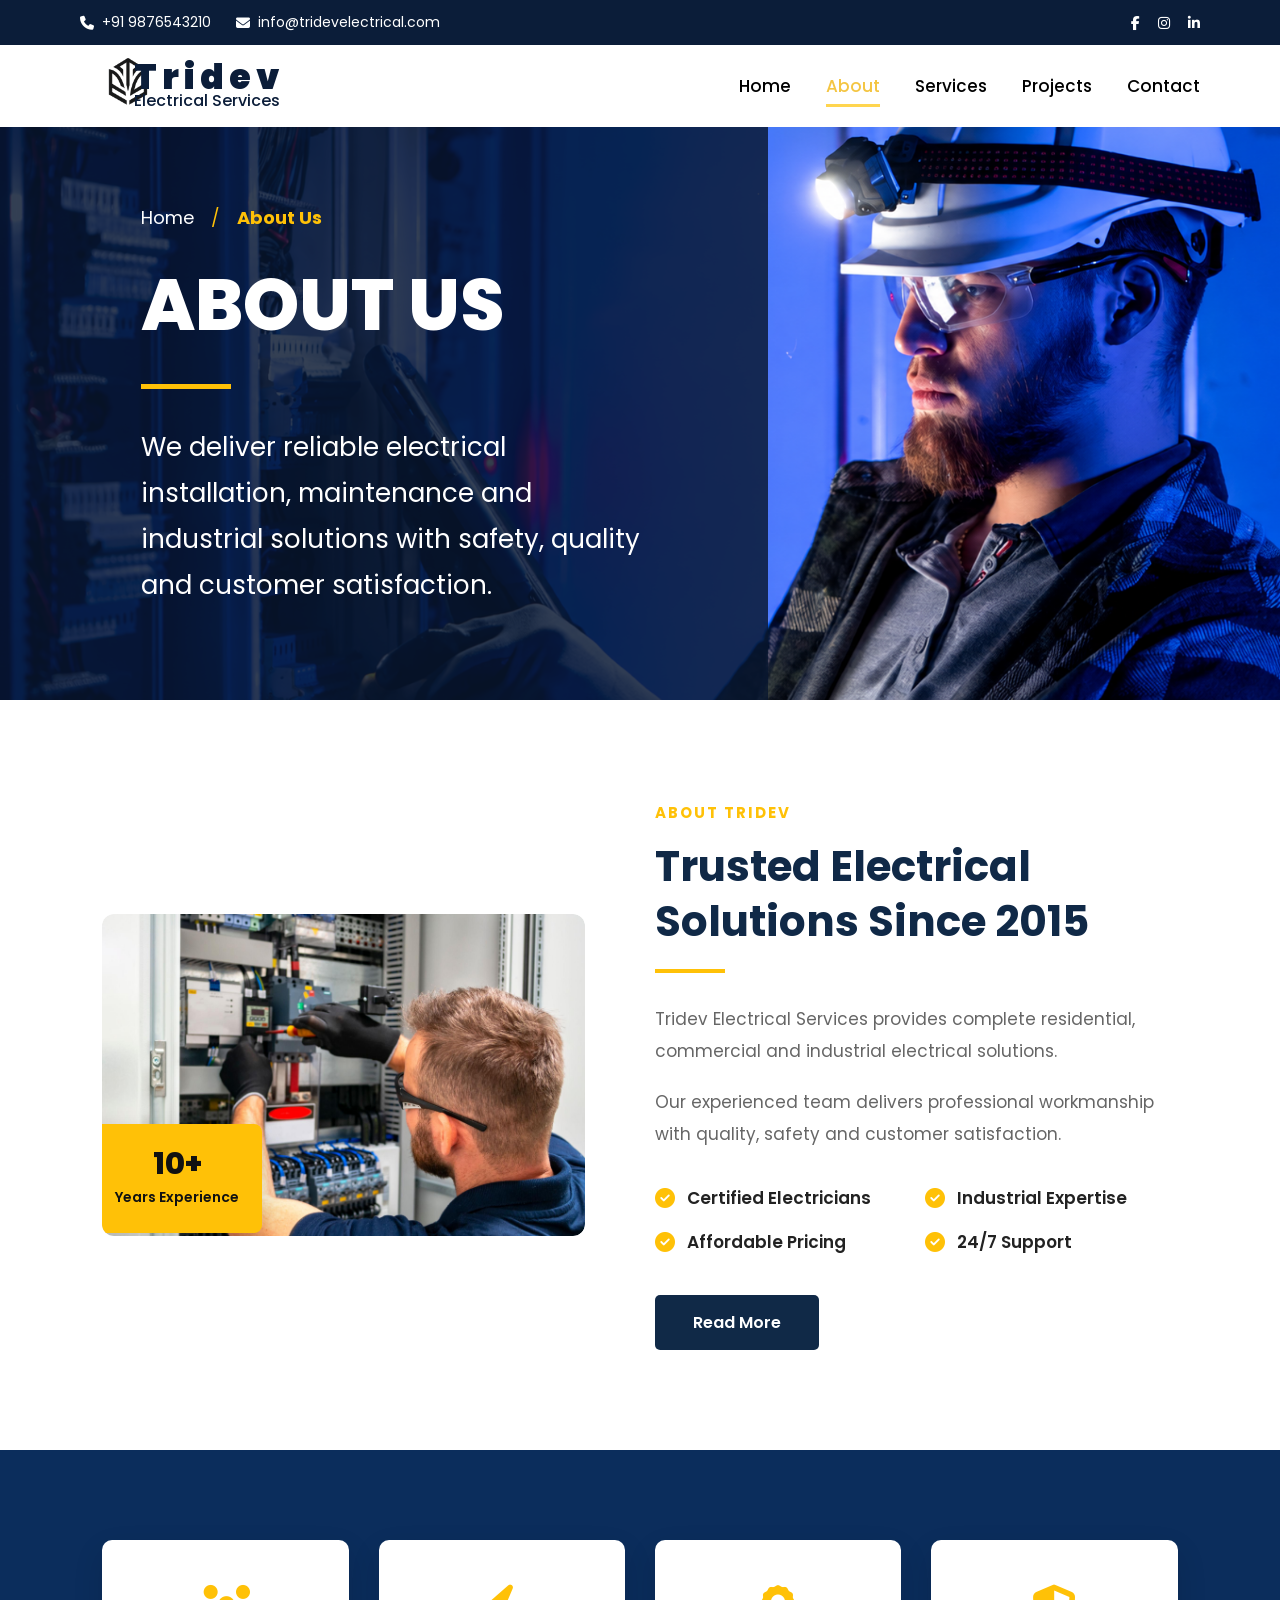
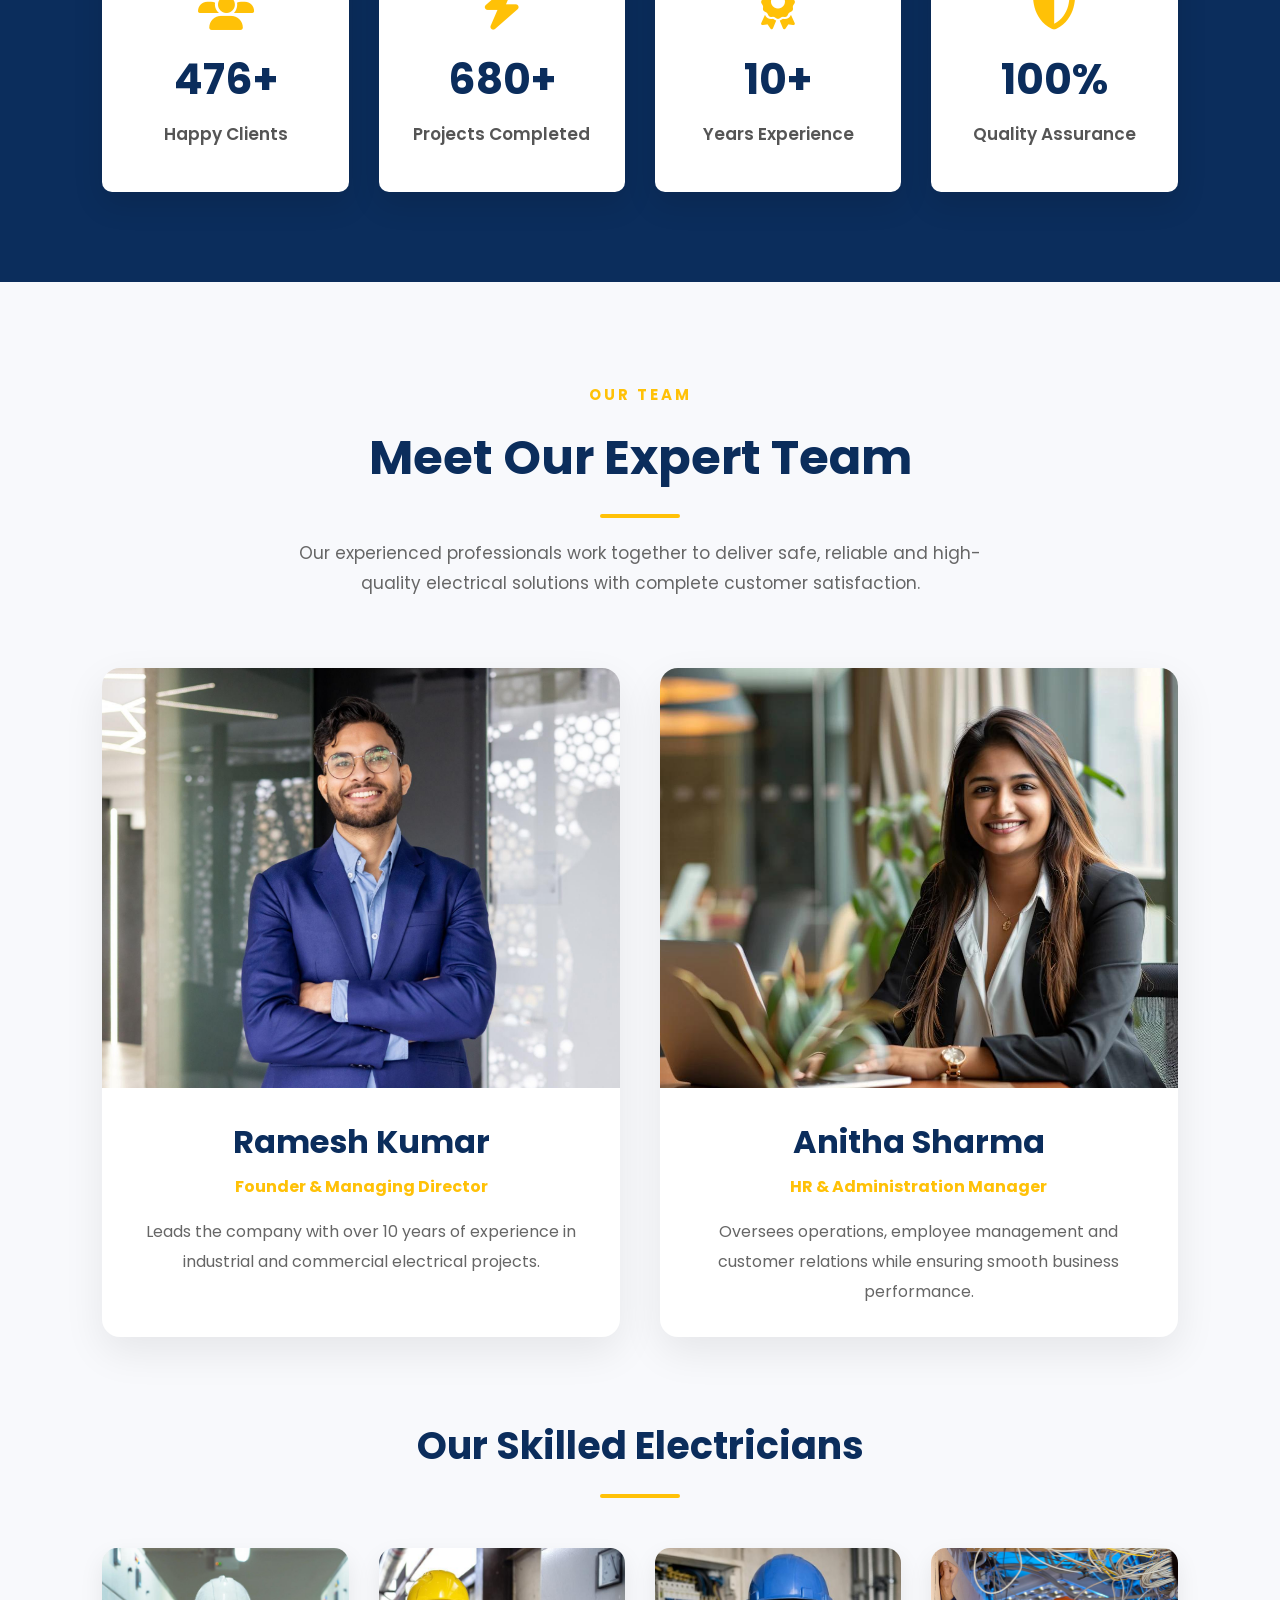
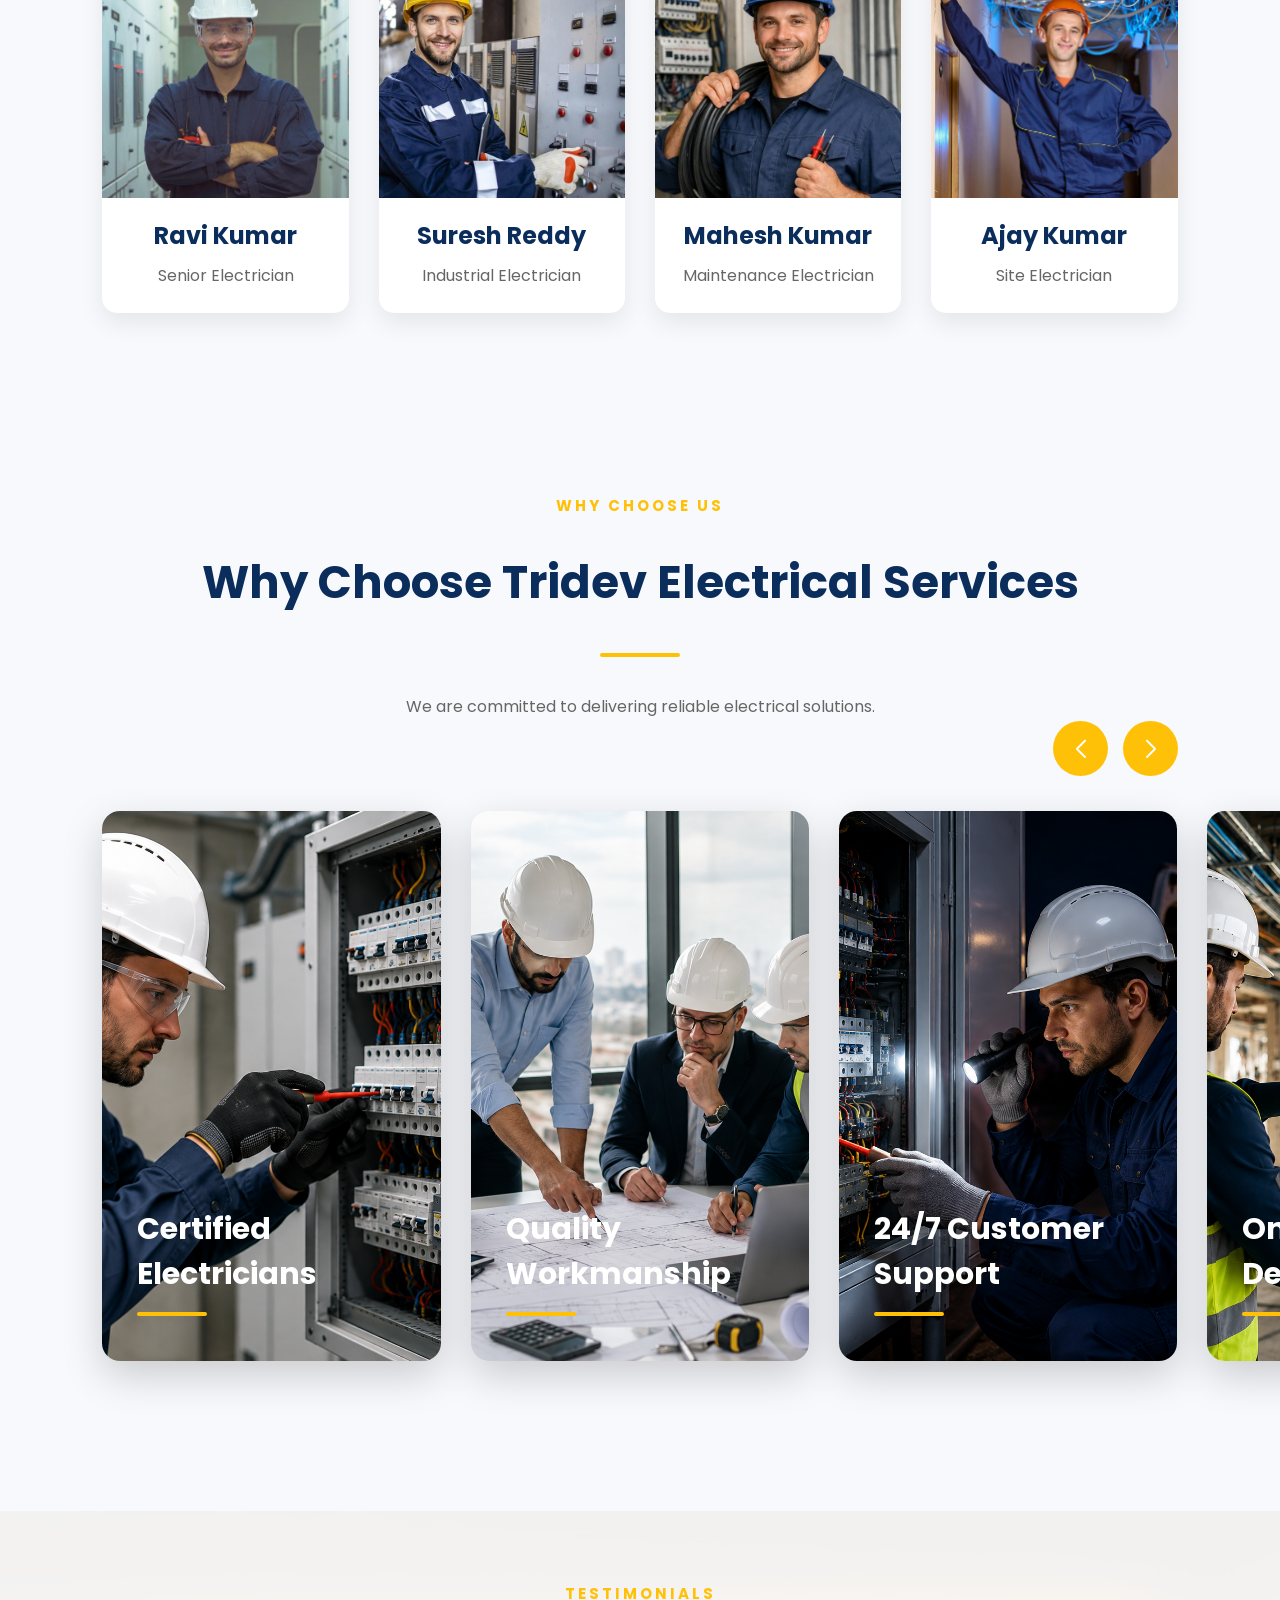
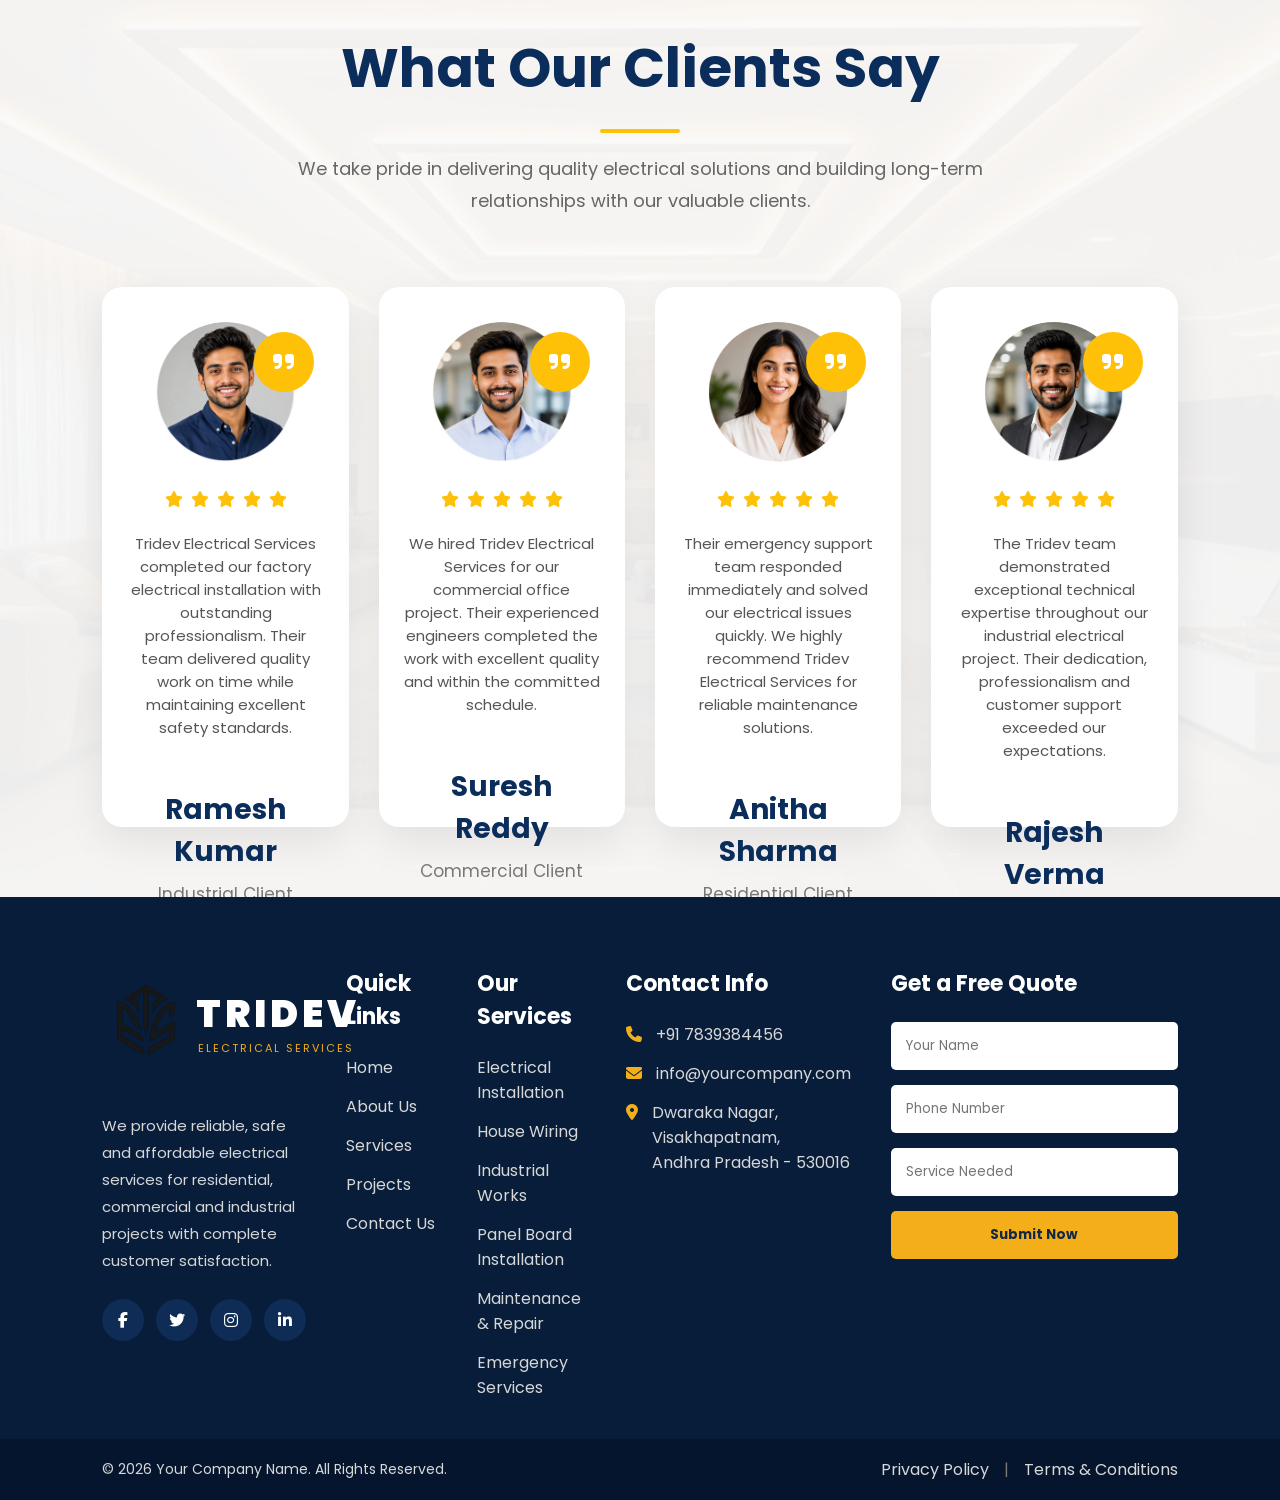
==== htmls/about.html @ 7a902a3b "Initial website deployment" ====
<!DOCTYPE html>
<html lang="en">

<head>

    <meta charset="UTF-8">

    <meta name="viewport" content="width=device-width, initial-scale=1.0">

    <title>About Us | Tridev Electrical Services</title>

    <link rel="stylesheet" href="../css/about.css">

    <!-- Font Awesome -->

    <link rel="stylesheet"
    href="https://cdnjs.cloudflare.com/ajax/libs/font-awesome/6.6.0/css/all.min.css">

    
    <link rel="stylesheet" href="https://cdn.jsdelivr.net/npm/swiper@11/swiper-bundle.min.css">
</head>

<body>

<!-- ===========================
          TOP BAR
=========================== -->

 <div class="top-bar">

        <div class="top-left">
            <span><i class="fa-solid fa-phone"></i> +91 9876543210</span>
            <span><i class="fa-solid fa-envelope"></i> info@tridevelectrical.com</span>
        </div>

        <div class="top-right">
            <i class="fab fa-facebook-f"></i>
            <i class="fab fa-instagram"></i>
            <i class="fab fa-linkedin-in"></i>
        </div>

    </div>

<!-- ===========================
            HEADER
=========================== -->

<header>

    <div class="logo">

            <img src="../images/logo.png" alt="Logo">

            <h2>Tridev<br><span class="logo1">Electrical Services</span></h2>

        </div>

    <nav id="mobileNav">

        <ul>

            <li><a href="../index.html">Home</a></li>

            <li><a class="active" href="../htmls/about.html">About</a></li>

            <li><a href="../htmls/services.html">Services</a></li>

            <li><a href="../htmls/project.html">Projects</a></li>

            <li><a href="../htmls/contact.html">Contact</a></li>

        </ul>

    </nav>

    <button class="menu-button" id="menuButton" type="button">

        <span></span>
        <span></span>
        <span></span>

    </button>

</header>

<!-- ===========================
        ABOUT HERO
=========================== -->

<section class="about-hero">

    <img src="../images/about-banner.png" class="hero-bg" alt="About Banner">

    <div class="about-overlay"></div>

    <div class="about-content">

        <p class="breadcrumb">
            <a href="../index.html">Home</a>
            <span>/</span>
            <strong>About Us</strong>
        </p>

        <h1>ABOUT US</h1>

        <div class="line"></div>

        <p>
            We deliver reliable electrical installation,
            maintenance and industrial solutions with
            safety, quality and customer satisfaction.
        </p>

    </div>

</section>
<!-- ===========================
      ABOUT COMPANY
=========================== -->

<section class="about-company">

    <div class="company-container">

        <!-- LEFT IMAGE -->

        <div class="company-image">

            <img src="../images/about-company.jpg"
            alt="Company">

            <div class="experience-box">

                <h2>10+</h2>

                <p>Years Experience</p>

            </div>

        </div>

        <!-- RIGHT CONTENT -->

        <div class="company-content">

            <span>

                ABOUT TRIDEV

            </span>

            <h2>

                Trusted Electrical
                Solutions Since 2015

            </h2>

            <div class="title-line"></div>

            <p>

                Tridev Electrical Services provides
                complete residential, commercial and
                industrial electrical solutions.

            </p>

            <p>

                Our experienced team delivers
                professional workmanship with quality,
                safety and customer satisfaction.

            </p>

            <div class="feature-box">

                <div class="feature">

                    <i class="fa-solid fa-circle-check"></i>

                    Certified Electricians

                </div>

                <div class="feature">

                    <i class="fa-solid fa-circle-check"></i>

                    Industrial Expertise

                </div>

                <div class="feature">

                    <i class="fa-solid fa-circle-check"></i>

                    Affordable Pricing

                </div>

                <div class="feature">

                    <i class="fa-solid fa-circle-check"></i>

                    24/7 Support

                </div>

            </div>

            <a href="#"

            class="about-btn">

                Read More

            </a>

        </div>

    </div>

</section>

<!-- ===========================
        COMPANY STATISTICS
=========================== -->

<section class="company-stats">

    <div class="stats-container">

        <div class="stat-box">

            <i class="fa-solid fa-users"></i>

            <h2 data-target="500">0+</h2>
            <p>Happy Clients</p>

        </div>

        <div class="stat-box">

            <i class="fa-solid fa-bolt"></i>

            <h2 data-target="750">0+</h2>
            <p>Projects Completed</p>

        </div>

        <div class="stat-box">

            <i class="fa-solid fa-award"></i>

            <h2 data-target="10">0+</h2>
            <p>Years Experience</p>

        </div>

        <div class="stat-box">

            <i class="fa-solid fa-shield-halved"></i>

            <h2 data-target="100">0%</h2>
            <p>Quality Assurance</p>

        </div>

    </div>

</section>

<!--==========================================
                OUR TEAM
===========================================-->

<section class="our-team">

    <div class="team-heading">

        <span>OUR TEAM</span>

        <h2>Meet Our Expert Team</h2>

        <div class="heading-line"></div>

        <p>
            Our experienced professionals work together to deliver safe,
            reliable and high-quality electrical solutions with complete
            customer satisfaction.
        </p>

    </div>

    <!-- Top Team -->

    <div class="management-team">

        <!-- Chairman -->

        <div class="team-card manager">

            <img src="../images/team1.jpg" alt="Chairman">

            <div class="team-content">

                <h3>Ramesh Kumar</h3>

                <span>Founder & Managing Director</span>

                <p>
                    Leads the company with over 10 years of experience in
                    industrial and commercial electrical projects.
                </p>

            </div>

        </div>

        <!-- HR -->

        <div class="team-card manager">

            <img src="../images/team2.jpg" alt="HR Manager">

            <div class="team-content">

                <h3>Anitha Sharma</h3>

                <span>HR & Administration Manager</span>

                <p>
                    Oversees operations, employee management and customer
                    relations while ensuring smooth business performance.
                </p>

            </div>

        </div>

    </div>

    <!-- Electrician Heading -->

    <div class="electrician-heading">

        <h2>Our Skilled Electricians</h2>

        <div class="heading-line"></div>

    </div>

    <!-- Electricians -->

    <div class="electrician-team">

        <div class="electrician-card">

            <img src="../images/team3.jpg" alt="Electrician">

            <h3>Ravi Kumar</h3>

            <span>Senior Electrician</span>

        </div>

        <div class="electrician-card">

            <img src="../images/team4.jpg" alt="Electrician">

            <h3>Suresh Reddy</h3>

            <span>Industrial Electrician</span>

        </div>

        <div class="electrician-card">

            <img src="../images/team5.jpg" alt="Electrician">

            <h3>Mahesh Kumar</h3>

            <span>Maintenance Electrician</span>

        </div>

        <div class="electrician-card">

            <img src="../images/team6.jpg" alt="Electrician">

            <h3>Ajay Kumar</h3>

            <span>Site Electrician</span>

        </div>

    </div>

</section>


<!--==========================================
            WHY CHOOSE US
===========================================-->


<section class="why-choose">
<div class="section-title">

    <span>WHY CHOOSE US</span>
 
    <h2>Why Choose Tridev Electrical Services</h2>

            <div class="heading-line"></div>


    <p>
        We are committed to delivering reliable electrical solutions.
    </p>

    <div class="choose-nav">

        <div class="swiper-button-prev"></div>

        <div class="swiper-button-next"></div>

    </div>

</div>

<div class="chooseSwiper">

    <div class="swiper-wrapper">

        <!-- Card 1 -->

        <div class="swiper-slide">

            <div class="choose-card">

                <img src="../images/why1.png" alt="Certified Electricians">

                <div class="choose-overlay">

                    <h3>Certified Electricians</h3>

                    <div class="underline"></div>

                    <p>
                        Our licensed electricians provide professional
                        electrical installation, maintenance and repair
                        services with the highest safety standards.
                    </p>

                </div>

            </div>

        </div>

        <!-- Card 2 -->

        <div class="swiper-slide">

            <div class="choose-card">

                <img src="../images/why2.png" alt="Quality Workmanship">

                <div class="choose-overlay">

                    <h3>Quality Workmanship</h3>

                    <div class="underline"></div>

                    <p>
                        We use premium materials, modern equipment and
                        industry-approved methods to deliver reliable
                        electrical solutions.
                    </p>

                </div>

            </div>

        </div>

        <!-- Card 3 -->

        <div class="swiper-slide">

            <div class="choose-card">

                <img src="../images/why3.png" alt="24/7 Support">

                <div class="choose-overlay">

                    <h3>24/7 Customer Support</h3>

                    <div class="underline"></div>

                    <p>
                        Our support team is always ready to provide
                        quick assistance and dependable electrical
                        services whenever required.
                    </p>

                </div>

            </div>

        </div>

        <!-- Card 4 -->

        <div class="swiper-slide">

            <div class="choose-card">

                <img src="../images/Why4.png" alt="On-Time Delivery">

                <div class="choose-overlay">

                    <h3>On-Time Project Delivery</h3>

                    <div class="underline"></div>

                    <p>
                        We complete every project on schedule while
                        maintaining excellent workmanship and safety
                        standards.
                    </p>

                </div>

            </div>

        </div>

        <!-- Card 5 -->

        <div class="swiper-slide">

            <div class="choose-card">

                <img src="../images/Why5.png" alt="Modern Equipment">

                <div class="choose-overlay">

                    <h3>Modern Equipment</h3>

                    <div class="underline"></div>

                    <p>
                        We use advanced electrical tools and modern
                        technology to ensure efficient and accurate
                        project execution.
                    </p>

                </div>

            </div>

        </div>

        <!-- Card 6 -->

        <div class="swiper-slide">

            <div class="choose-card">

                <img src="../images/Why6.png" alt="Customer Satisfaction">

                <div class="choose-overlay">

                    <h3>Customer Satisfaction</h3>

                    <div class="underline"></div>

                    <p>
                        We build lasting relationships by providing
                        dependable service, transparent communication
                        and quality results.
                    </p>

                </div>

            </div>

        </div>

    </div>


</div>
</section>


<!--==========================================
            TESTIMONIALS
===========================================-->

<section class="testimonials">

    <div class="testimonial-heading">

        <span>TESTIMONIALS</span>

        <h2>What Our Clients Say</h2>

        <div class="heading-line"></div>

        <p>
            We take pride in delivering quality electrical solutions and
            building long-term relationships with our valuable clients.
        </p>

    </div>

    <div class="testimonial-track">

        <!-- Card 1 -->

        <div class="testimonial-card">

            <div class="quote">
                <i class="fa-solid fa-quote-right"></i>
            </div>

            <img src="../images/client1.png" alt="Client">

            <div class="stars">
                <i class="fa-solid fa-star"></i>
                <i class="fa-solid fa-star"></i>
                <i class="fa-solid fa-star"></i>
                <i class="fa-solid fa-star"></i>
                <i class="fa-solid fa-star"></i>
            </div>

            <p>
                Tridev Electrical Services completed our factory electrical
                installation with outstanding professionalism. Their team
                delivered quality work on time while maintaining excellent
                safety standards.
            </p>

            <div class="small-line"></div>

            <h3>Ramesh Kumar</h3>

            <span>Industrial Client</span>

        </div>

        <!-- Card 2 -->

        <div class="testimonial-card">

            <div class="quote">
                <i class="fa-solid fa-quote-right"></i>
            </div>

            <img src="../images/client2.png" alt="Client">

            <div class="stars">
                <i class="fa-solid fa-star"></i>
                <i class="fa-solid fa-star"></i>
                <i class="fa-solid fa-star"></i>
                <i class="fa-solid fa-star"></i>
                <i class="fa-solid fa-star"></i>
            </div>

            <p>
                We hired Tridev Electrical Services for our commercial office
                project. Their experienced engineers completed the work with
                excellent quality and within the committed schedule.
            </p>

            <div class="small-line"></div>

            <h3>Suresh Reddy</h3>

            <span>Commercial Client</span>

        </div>

        <!-- Card 3 -->

        <div class="testimonial-card">

            <div class="quote">
                <i class="fa-solid fa-quote-right"></i>
            </div>

            <img src="../images/client3.png" alt="Client">

            <div class="stars">
                <i class="fa-solid fa-star"></i>
                <i class="fa-solid fa-star"></i>
                <i class="fa-solid fa-star"></i>
                <i class="fa-solid fa-star"></i>
                <i class="fa-solid fa-star"></i>
            </div>

            <p>
                Their emergency support team responded immediately and solved
                our electrical issues quickly. We highly recommend Tridev
                Electrical Services for reliable maintenance solutions.
            </p>

            <div class="small-line"></div>

            <h3>Anitha Sharma</h3>

            <span>Residential Client</span>

        </div>

        <!-- Card 4 -->

        <div class="testimonial-card">

            <div class="quote">
                <i class="fa-solid fa-quote-right"></i>
            </div>

            <img src="../images/client4.png" alt="Client">

            <div class="stars">
                <i class="fa-solid fa-star"></i>
                <i class="fa-solid fa-star"></i>
                <i class="fa-solid fa-star"></i>
                <i class="fa-solid fa-star"></i>
                <i class="fa-solid fa-star"></i>
            </div>

            <p>
                The Tridev team demonstrated exceptional technical expertise
                throughout our industrial electrical project. Their dedication,
                professionalism and customer support exceeded our expectations.
            </p>

            <div class="small-line"></div>

            <h3>Rajesh Verma</h3>

            <span>Factory Manager</span>

        </div>

    </div>

</section>

<!-- =====================================
            MAIN FOOTER
===================================== -->

<footer class="main-footer">

    <div class="footer-container">

        <!-- Company Info -->

        <div class="footer-column">

           <div class="footer-brand">

    <img src="../images/logo.png" alt="TRIDEVI Logo">

    <div class="brand-text">

        <h2>TRIDEV</h2>

        <p>Electrical Services</p>

    </div>

</div>

            <p>
                We provide reliable, safe and affordable electrical
                services for residential, commercial and industrial
                projects with complete customer satisfaction.
            </p>

            <div class="footer-social">

                <a href="#"><i class="fa-brands fa-facebook-f"></i></a>

                <a href="#"><i class="fa-brands fa-twitter"></i></a>

                <a href="#"><i class="fa-brands fa-instagram"></i></a>

                <a href="#"><i class="fa-brands fa-linkedin-in"></i></a>

            </div>

        </div>


        <!-- Quick Links -->

        <div class="footer-column">

            <h3>Quick Links</h3>

            <ul>

                <li><a href="../index.html">Home</a></li>

                <li><a href="../htmls/about.html">About Us</a></li>

                <li><a href="../htmls/services.html">Services</a></li>

                <li><a href="../htmls/project.html">Projects</a></li>

                <li><a href="../htmls/contact.html">Contact Us</a></li>

            </ul>

        </div>


        <!-- Services -->

        <div class="footer-column">

            <h3>Our Services</h3>

            <ul>

                <li><a href="../htmls/services.html">Electrical Installation</a></li>

                <li><a href="../htmls/services.html">House Wiring</a></li>

                <li><a href="../htmls/services.html">Industrial Works</a></li>

                <li><a href="../htmls/services.html">Panel Board Installation</a></li>

                <li><a href="../htmls/services.html">Maintenance & Repair</a></li>

                <li><a href="../htmls/services.html">Emergency Services</a></li>

            </ul>

        </div>


        <!-- Contact -->

        <div class="footer-column">

            <h3>Contact Info</h3>

            <ul class="contact-list">

                <li>

                    <i class="fa-solid fa-phone"></i>

                    +91 7839384456

                </li>

                <li>

                    <i class="fa-solid fa-envelope"></i>

                    info@yourcompany.com

                </li>

                <li>

                    <i class="fa-solid fa-location-dot"></i>

                    Dwaraka Nagar,<br>

                    Visakhapatnam,<br>

                    Andhra Pradesh - 530016

                </li>

            </ul>

        </div>


        <!-- Quote Form -->

        <div class="footer-column">

            <h3>Get a Free Quote</h3>

            <form class="footer-form">

                <input
                type="text"
                placeholder="Your Name">

                <input
                type="tel"
                placeholder="Phone Number">

                <input
                type="text"
                placeholder="Service Needed">

                <button>

                    Submit Now

                </button>

            </form>

        </div>

    </div>

</footer>

<!-- ==========================
        FOOTER BOTTOM
========================== -->

<section class="footer-bottom">

    <div class="footer-bottom-container">

        <div class="copyright">

            © 2026 Your Company Name. All Rights Reserved.

        </div>

        <div class="footer-policy">

            <a href="#">Privacy Policy</a>

            <span>|</span>

            <a href="#">Terms & Conditions</a>

        </div>

    </div>

</section>


<script src="https://cdn.jsdelivr.net/npm/swiper@11/swiper-bundle.min.js"></script>
<script src="../js/about.js"></script>

</body>
</html>
---- css/about.css ----
/*==========================================
        GOOGLE FONT
==========================================*/

@import url('https://fonts.googleapis.com/css2?family=Poppins:wght@300;400;500;600;700;800&display=swap');

*{
    margin:0;
    padding:0;
    box-sizing:border-box;
    font-family:'Poppins',sans-serif;
}

html{
    scroll-behavior:smooth;
}

body{
    background:#fff;
    overflow-x:hidden;
}



img{
    max-width:100%;
    display:block;
}

a{
    text-decoration:none;
}

ul{
    list-style:none;
}

:root{

    --primary:#0B2D5C;
    --secondary:#FFC107;
    --white:#ffffff;
    --text:#555;
    --heading:#102947;

}


/* ===========================
   TOP BAR
=========================== */


.top-bar{

    position:fixed;

    top:0;

    left:0;

    width:100%;

    height:45px;

    background:#0b1d39;

    color:#fff;

    display:flex;

    justify-content:space-between;

    align-items:center;

    padding:0 80px;

    font-size:14px;

    z-index:1001;

}



.top-left{

    display:flex;

    gap:25px;

}

.top-left span{

    display:flex;

    align-items:center;

    gap:8px;

}

.top-right{

    display:flex;

    gap:18px;

}

.top-right i{

    cursor:pointer;

    transition:.3s;

}

.top-right i:hover{

    color:#f4c542;

}

/* ===========================
   NAVBAR
=========================== */

header{

    position:absolute;

    top:45px;

    left:0;

    width:100%;

    padding:1px 80px;

    display:flex;

    justify-content:space-between;

    align-items:center;

    background:white;

    z-index:100;

    transition:.4s;

}




 .logo{

    display:flex;

    align-items:center;

    gap:15px;

}

.logo img{
    position: relative;
    left: 10%;

    width:80px;

}

.logo h2{
    position: absolute;
    left: 10.5%;
    top:6%;

    color:#0b1d39;

    font-size:35px;

    font-weight:1000;
    letter-spacing: 5px;
}

.logo1{
    position:absolute;
    bottom: -10px;
    color:#0b1d39;

    font-size:16px;

    font-weight:500;
    letter-spacing: 0;

} 


nav ul{

    display:flex;

    list-style:none;

    gap:35px;

}

nav ul li a{

    color:black;

    text-decoration:none;

    font-size:17px;

    font-weight:500;

    transition:.3s;

}

nav ul li a:hover{

color:#f4c542;


}

nav ul li a.active {

    color: #f4c542;

}


nav ul li a.active::after {

    content: "";

    position: absolute;

    left: 0;

    bottom: -8px;

    width: 100%;

    height: 3px;

    background: #FFD54F;

}


/* ===========================
   STICKY NAVBAR
=========================== */

header.sticky{

    position:fixed;

    top:0;

    left:0;

    width:100%;

    padding:1px 80px;

    background:white;

    box-shadow:0 8px 20px rgba(0,0,0,.15);

    z-index:1000;

    transition:.4s;

}

/* ===========================
   LOGO HOVER
=========================== */

.logo img{

    transition:.4s;

}

.logo img:hover{

    transform:rotate(-5deg) scale(1.08);

}

/* ===========================
   NAV LINK EFFECT
=========================== */

nav ul li{

    position:relative;

}

nav ul li::after{

    content:"";

    position:absolute;

    left:0;

    bottom:-8px;

    width:0;

    height:3px;

    background:#FFD54F;

    transition:.4s;

}

nav ul li:hover::after{

    width:100%;

}

nav {
    margin-left: auto;
}

.menu-button {
    display: none;
}


/* ==========================
   ABOUT HERO
========================== */

.about-hero{
    position:relative;
    width:100%;
    height:700px;
    overflow:hidden;
}

.hero-bg{
    width:100%;
    height:100%;
    object-fit:cover;
}

/* Dark overlay only on left side */
.about-overlay{
    position:absolute;
    left:0;
    top:0;
    width:60%;
    height:100%;
    background:rgba(8,22,47,.82);
}

/* Content */
.about-content{
    position:absolute;
    top:58%;
    left:11%;
    transform:translateY(-50%);
    color:#fff;
    width:500px;
    z-index:5;
}

.breadcrumb{
    font-size:18px;
    margin-bottom:20px;
}

.breadcrumb a{
    color:#fff;
    text-decoration:none;

}

.breadcrumb span{
    color:#FFC107;
    margin:0 12px;
}

.breadcrumb strong{
    color:#FFC107;

    animation: fadeRight 2s ease;
}

.about-content h1{
    font-size:72px;
    font-weight:800;
    margin-bottom:25px;

    animation: fadeLeft 2s ease;
}

.line{
    width:90px;
    height:5px;
    background:#FFC107;
    margin-bottom:35px;

    animation: fadeLeft 7s ease;
}

.about-content p:last-child{
    font-size:26px;
    line-height:46px;
    color:#fff;

    animation: fadeRight 2s ease;
}




/*---part2--*/

/*==========================================
        ABOUT COMPANY
==========================================*/

.about-company{

    width:100%;
    padding:100px 8%;
    background:#ffffff;

}

.company-container{

    max-width:1400px;
    margin:auto;

    display:flex;
    justify-content:space-between;
    align-items:center;
    gap:70px;

}


/*==========================================
            LEFT IMAGE
==========================================*/

.company-image{

    width:48%;
    position:relative;

}

.company-image img{

    width:100%;
    border-radius:12px;
    box-shadow:0 15px 40px rgba(0,0,0,.12);

}


/*==========================================
        EXPERIENCE BOX
==========================================*/

.experience-box{

    position:absolute;

    bottom:3px;
    left:-10px;


    width:170px;

    background:#FFC107;

    color:#111;

    padding:25px 20px;

    text-align:center;

    border-radius:8px;

    box-shadow:0 10px 25px rgba(0,0,0,.15);

}

.experience-box h2{

    font-size:30px;
    font-weight:800;
    line-height:1;

}

.experience-box p{

    margin-top:8px;
    font-size:14px;
    font-weight:600;

}


/*==========================================
            RIGHT CONTENT
==========================================*/

.company-content{

    width:52%;

}

.company-content span{

    color:#FFC107;

    font-size:15px;

    font-weight:700;

    letter-spacing:2px;

}

.company-content h2{

    margin-top:15px;
    margin-bottom:20px;

    font-size:42px;

    line-height:1.3;

    color:#102947;

}

.title-line{

    width:70px;
    height:4px;

    background:#FFC107;

    margin-bottom:30px;

}

.company-content p{

    color:#666;

    font-size:17px;

    line-height:1.9;

    margin-bottom:18px;

}


/*==========================================
        FEATURE BOX
==========================================*/

.feature-box{

    margin-top:35px;

    display:grid;

    grid-template-columns:repeat(2,1fr);

    gap:18px;

}

.feature{

    display:flex;

    align-items:center;

    font-size:17px;

    font-weight:600;

    color:#222;

}

.feature i{

    color:#FFC107;

    margin-right:12px;

    font-size:20px;

}


/*==========================================
            BUTTON
==========================================*/

.about-btn{

    display:inline-block;

    margin-top:40px;

    padding:15px 38px;

    background:#102947;

    color:#fff;

    border-radius:5px;

    font-size:16px;

    font-weight:600;

    transition:.35s;

}

.about-btn:hover{

    background:#FFC107;

    color:#111;

    transform:translateY(-4px);

}


/*==========================================
        IMAGE HOVER
==========================================*/

.company-image{

    overflow:hidden;

    border-radius:12px;

}

.company-image img{

    transition:.6s;

}

.company-image:hover img{

    transform:scale(1.06);

}




/*==========================================
        RESPONSIVE
==========================================*/

@media(max-width:991px){

.company-container{

    flex-direction:column;

}

.company-image{

    width:100%;

}

.company-content{

    width:100%;

    margin-top:40px;

}

.experience-box{

    left:20px;

}

.company-content h2{

    font-size:34px;

}

}

@media(max-width:768px){

.about-company{

    padding:70px 20px;

}

.company-content h2{

    font-size:30px;

}

.feature-box{

    grid-template-columns:1fr;

}

.experience-box{

    width:150px;

    padding:20px;

}

.experience-box h2{

    font-size:40px;

}

}



/*part3*/

/*==========================================
        COMPANY STATISTICS
==========================================*/

.company-stats{

    width:100%;
    padding:90px 8%;
    background:#0B2D5C;

}

.stats-container{

    max-width:1300px;
    margin:auto;

    display:grid;

    grid-template-columns:repeat(4,1fr);

    gap:30px;

}

.stat-box{

    background:#ffffff;

    text-align:center;

    padding:45px 25px;

    border-radius:10px;

    transition:.4s;

    box-shadow:0 12px 30px rgba(0,0,0,.12);

}

.stat-box:hover{

    transform:translateY(-10px);

}

.stat-box i{

    font-size:45px;

    color:#FFC107;

    margin-bottom:18px;

}

.stat-box h2{

    font-size:42px;

    color:#0B2D5C;

    margin-bottom:10px;

}

.stat-box p{

    color:#555;

    font-size:17px;

    font-weight:600;

}

/*==========================================
            OUR TEAM
==========================================*/

.our-team{

    width:100%;
    padding:100px 8%;
    background:#f8f9fc;

}

.team-heading{

    text-align:center;
    margin-bottom:70px;

}

.team-heading span{

    color:#FFC107;
    font-size:15px;
    font-weight:700;
    letter-spacing:3px;

}

.team-heading h2{

    font-size:48px;
    color:#0B2D5C;
    margin:15px 0;

}

.team-heading p{

    width:700px;
    max-width:95%;
    margin:auto;
    color:#666;
    line-height:30px;
    font-size:17px;

}

/*==========================================
        TOP MANAGEMENT
==========================================*/

.management-team{

    display:grid;
    grid-template-columns:repeat(2,1fr);
    gap:40px;
    margin-bottom:80px;

}

.team-card{

    background:#fff;
    border-radius:18px;
    overflow:hidden;
    box-shadow:0 15px 40px rgba(0,0,0,.08);
    transition:.4s;

}

.team-card:hover{

    transform:translateY(-10px);

}

.team-card img{

    width:100%;
    height:420px;
    object-fit:cover;

}

.team-content{

    padding:30px;
    text-align:center;

}

.team-content h3{

    font-size:32px;
    color:#0B2D5C;
    margin-bottom:8px;

}

.team-content span{

    color:#FFC107;
    font-weight:700;
    display:block;
    margin-bottom:18px;

}

.team-content p{

    color:#666;
    line-height:30px;

}

/*==========================================
        ELECTRICIAN TITLE
==========================================*/

.electrician-heading{

    text-align:center;
    margin-bottom:50px;

}

.electrician-heading h2{

    color:#0B2D5C;
    font-size:38px;
    margin-bottom:15px;

}

/*==========================================
        ELECTRICIANS
==========================================*/

.electrician-team{

    display:grid;
    grid-template-columns:repeat(4,1fr);
    gap:30px;

}

.electrician-card{

    background:#fff;
    border-radius:15px;
    overflow:hidden;
    box-shadow:0 10px 25px rgba(0,0,0,.08);
    transition:.4s;
    text-align:center;

}

.electrician-card:hover{

    transform:translateY(-8px);

}

.electrician-card img{

    width:100%;
    height:250px;
    object-fit:cover;

}

.electrician-card h3{

    color:#0B2D5C;
    margin-top:20px;
    font-size:24px;

}

.electrician-card span{

    display:block;
    color:#666;
    margin:10px 0 25px;
    font-size:16px;

}

/*==========================================
            RESPONSIVE
==========================================*/

@media(max-width:992px){

.management-team{

    grid-template-columns:1fr;

}

.electrician-team{

    grid-template-columns:repeat(2,1fr);

}

}

@media(max-width:768px){

.our-team{

    padding:70px 20px;

}

.team-heading h2{

    font-size:36px;

}

.team-card img{

    height:320px;

}

.electrician-heading h2{

    font-size:30px;

}

.electrician-team{

    grid-template-columns:1fr;

}

.electrician-card img{

    height:300px;

}

}


/*part4*/


/*==========================================
        WHY CHOOSE US
==========================================*/

.why-choose{

    width:100%;
    padding:80px 8%;
    background:#f8f9fc;

}

.section-title{

    position:relative;

    text-align:center;

    margin-bottom:0px;

}

.section-title span{

    color:#FFC107;
    font-size:15px;
    font-weight:700;
    letter-spacing:3px;

}

.section-title h2{

    font-size:45px;
    color:#0B2D5C;
    margin:15px 0;
    line-height: 100px;
}

.section-title p{

    width:700px;
    max-width:95%;
    margin:auto;
    color:#666;
    line-height:60px;
    padding-bottom: 5%;

}

.heading-line1{

    width:80px;

    height:4px;

    background:#FFC107;

    margin:20px auto;

    border-radius:20px;

}

/*=========================
      SWIPER
==========================*/

.chooseSwiper{

    width:100%;
    padding:20px 0 70px;

}

.chooseSwiper .swiper-slide{

    height:auto;
}

/*=========================
      CARD
==========================*/

.choose-card{

    position:relative;
    height:550px;
    overflow:hidden;
    border-radius:18px;
    box-shadow:0 15px 40px rgba(0,0,0,.18);

}

.choose-card img{

    width:100%;
    height:100%;
    object-fit:cover;
    transition:.6s;

}

.choose-card:hover img{

    transform:scale(1.08);

}

/*=========================
      OVERLAY
==========================*/


.choose-nav{

    position:absolute;

    bottom:15px;

    right:0;


    display:flex;

    gap:15px;

}

.choose-overlay{

    position:absolute;

    bottom:0;

    left:0;

    width:100%;

    padding:25px 35px;

    transition:.5s;

}

.choose-overlay h3{

    color:#fff;
    font-size:30px;
    margin-bottom:15px;

}

.underline{

    width:70px;
    height:4px;
    background:#FFC107;
    border-radius:20px;
    margin-bottom:20px;

}

.choose-overlay p{

    color: #ffffff;

    max-height:0;

    opacity:0;

    overflow:hidden;

    transform:translateY(20px);

    transition:.5s;

}

/*=========================
      ARROWS
==========================*/

.choose-nav .swiper-button-next,
.choose-nav .swiper-button-prev{

    position:static;

    width:55px;

    height:55px;

    background:#FFC107;

    border-radius:50%;

    color:#fff;

    margin:0;

}

.choose-nav .swiper-button-next::after,
.choose-nav .swiper-button-prev::after{

    font-size:18px;

    font-weight:bold;

}

.choose-card:hover .choose-overlay{

    padding-bottom:40px;

}

.choose-card:hover .choose-overlay p{

    max-height:200px;

    opacity:1;

    transform:translateY(0);

}

.choose-card:hover img{

    transform:scale(1.08);

    filter:blur(3px);

}
.choose-card img{

    transition:.6s;

}

/*=========================
      RESPONSIVE
==========================*/

@media(max-width:1024px){

.choose-card{

    height:500px;

}

}

@media(max-width:768px){

.why-choose{

    padding:70px 20px;

}

.section-title h2{

    font-size:34px;

}

.section-title p{

    font-size:16px;

}

.choose-card{

    height:450px;

}

.choose-overlay{

    padding:25px;

}

.choose-overlay h3{

    font-size:24px;

}

.choose-overlay p{

    font-size:15px;
    line-height:26px;

}

.chooseSwiper .swiper-button-next,
.chooseSwiper .swiper-button-prev{

    display:none;

}

}


/*==========================================
            TESTIMONIALS
==========================================*/

.testimonials{

    width:100%;
    padding:70px 8%;
    background:#fafafa;
    position:relative;
    overflow:hidden;

}

.testimonials::before{

    content:"";

    position:absolute;

    inset:0;

    background:url("../images/pattern.jpg") center/cover no-repeat;

    opacity:.05;

}

.testimonial-heading{

    text-align:center;

    position:relative;

    z-index:1;

    margin-bottom:70px;

}

.testimonial-heading span{

    color:#FFC107;

    font-size:15px;

    font-weight:700;

    letter-spacing:3px;

}

.testimonial-heading h2{

    font-size:55px;

    color:#0B2D5C;

    margin:20px 0;

    font-weight:700;

}

.heading-line{

    width:80px;

    height:4px;

    background:#FFC107;

    margin:20px auto;

    border-radius:20px;

}

.testimonial-heading p{

    width:700px;

    max-width:95%;

    margin:auto;

    color:#666;

    font-size:18px;

    line-height:32px;

}

/*============================
      CARDS
=============================*/

.testimonial-track{

    display:grid;

    grid-template-columns:repeat(4,1fr);

    gap:30px;

}

.testimonial-card{

    position:relative;

    background:#fff;

    border-radius:20px;

    padding:35px 25px;

    text-align:center;

    box-shadow:0 15px 40px rgba(0,0,0,.08);

    transition:.4s;

    display:flex;

    flex-direction:column;

    align-items:center;

    height:540px;

}

.testimonial-card:hover{

    transform:translateY(-10px);

    box-shadow:0 25px 55px rgba(0,0,0,.15);

}

.testimonial-card img{

    width:140px;

    height:140px;

    border-radius:50%;

    object-fit:cover;

    margin-bottom:25px;

    transition:.4s;

}

.testimonial-card:hover img{

    transform:scale(1.05);

}

/*============================
      QUOTE
=============================*/

.quote{

    position:absolute;

    top:45px;

    right:35px;

    width:60px;

    height:60px;

    background:#FFC107;

    color:#fff;

    border-radius:50%;

    display:flex;

    justify-content:center;

    align-items:center;

    font-size:24px;

    transition:.4s;

}

.testimonial-card:hover .quote{

    transform:rotate(360deg);

}

/*============================
      STARS
=============================*/

.stars{

    color:#FFC107;

    margin-bottom:20px;

}

.stars i{

    margin:0 2px;

}

/*============================
      TEXT
=============================*/

.testimonial-card p{

    color:#555;

    font-size:15px;

    line-height:23px;

    flex:1;

}

.small-line{

    width:55px;

    height:3px;

    background:#FFC107;

    margin:25px auto;

}

.testimonial-card h3{

    color:#0B2D5C;

    font-size:28px;

    margin-bottom:8px;

}

.testimonial-card span{

    color:#777;

    font-size:17px;

}

/*============================
      RESPONSIVE
=============================*/

@media(max-width:1200px){

.testimonial-track{

    grid-template-columns:repeat(2,1fr);

}

}

@media(max-width:768px){

.testimonials{

    padding:70px 20px;

}

.testimonial-heading h2{

    font-size:38px;

}

.testimonial-track{

    grid-template-columns:1fr;

}

.testimonial-card{

    height:auto;

}

}

@media(max-width:480px){

.testimonial-heading h2{

    font-size:30px;

}

.testimonial-card{

    padding:30px 20px;

}

.testimonial-card img{

    width:120px;

    height:120px;

}

.quote{

    width:50px;

    height:50px;

    font-size:20px;

    right:20px;

    top:30px;

}

}


.main-footer{

    background:#071d3a;

    padding:70px 8% 25px;

    color:white;

}

.footer-container{

    display:grid;

    grid-template-columns:
    1.4fr
    1fr
    1.2fr
    1.3fr
    1.2fr;

    gap:40px;

}



.footer-column p{

    color:#d7d7d7;

    line-height:1.8;

    font-size:15px;

}

.footer-column h3{

    margin-bottom:22px;

    font-size:22px;

}

.footer-column ul{

    list-style:none;

}

.footer-column ul li{

    margin-bottom:14px;

}

.footer-column ul li a{

    color:#d7d7d7;

    text-decoration:none;

    transition:.3s;

}

.footer-column ul li a:hover{

    color:#f4ae19;

    padding-left:6px;

}

/* Social Icons */

.footer-social{

    display:flex;

    gap:12px;

    margin-top:25px;

}

.footer-social a{

    width:42px;

    height:42px;

    background:#0e2c55;

    color:white;

    border-radius:50%;

    display:flex;

    justify-content:center;

    align-items:center;

    transition:.3s;

}

.footer-social a:hover{

    background:#f4ae19;

    color:#102947;

}

/* Contact */

.contact-list li{

    display:flex;

    gap:14px;

    align-items:flex-start;

    color:#d7d7d7;

}

.contact-list i{

    color:#f4ae19;

    margin-top:4px;

}

/* Form */

.footer-form{

    display:flex;

    flex-direction:column;

    gap:15px;

}

.footer-form input{

    height:48px;

    border:none;

    outline:none;

    padding:0 15px;

    border-radius:5px;

}

.footer-form button{

    height:48px;

    border:none;

    background:#f4ae19;

    color:#102947;

    font-weight:700;

    cursor:pointer;

    border-radius:5px;

    transition:.3s;

}

.footer-form button:hover{

    background:white;

}

/*==============================
      FOOTER BRAND
==============================*/

.footer-brand{

    display:flex;

    align-items:center;

    gap:15px;

    margin-bottom:25px;

}

.footer-brand img{
    position: relative;

    right: 8%;

    width:120px;

    height:120px;

    object-fit:contain;

}

.brand-text{

    display:flex;

    flex-direction:column;

    justify-content:center;

}

.brand-text h2{
    position: relative;

    right: 25%;

    margin:0;

    color:#ffffff;

    font-size:38px;

    font-weight:900;

    letter-spacing:4px;

    line-height:1;

    text-transform:uppercase;

}

.brand-text p{
    position: relative;

    right:24%;

    margin:6px 0 0;

    color:#f4ae19;

    font-size:11px;

    font-weight:400;

    letter-spacing:2px;

    text-transform:uppercase;

}


/*====================================
        FOOTER BOTTOM
====================================*/

.footer-bottom{

    width:100%;

    background:#05152d;

    padding:18px 8%;

}

.footer-bottom-container{

    display:flex;

    justify-content:space-between;

    align-items:center;

    flex-wrap:wrap;

    gap:20px;

}

.copyright{

    color:#d8d8d8;

    font-size:14px;

}

.footer-policy{

    display:flex;

    align-items:center;

    gap:15px;

}

.footer-policy a{

    color:#d8d8d8;

    text-decoration:none;

    transition:.3s;

}

.footer-policy a:hover{

    color:#f4ae19;

}

.footer-policy span{

    color:#777;

}






/*part5*/


/* ==========================================
            ANIMATIONS
========================================== */

@keyframes fadeUp{

    0%{

        opacity:0;
        transform:translateY(60px);

    }

    100%{

        opacity:1;
        transform:translateY(0);

    }

}

@keyframes fadeDown{

    0%{

        opacity:0;
        transform:translateY(-60px);

    }

    100%{

        opacity:1;
        transform:translateY(0);

    }

}

@keyframes fadeLeft{

    0%{

        opacity:0;
        transform:translateX(-80px);

    }

    100%{

        opacity:1;
        transform:translateX(0);

    }

}

@keyframes fadeRight{

    0%{

        opacity:0;
        transform:translateX(80px);

    }

    100%{

        opacity:1;
        transform:translateX(0);

    }

}

@keyframes zoomIn{

    0%{

        opacity:0;
        transform:scale(.8);

    }

    100%{

        opacity:1;
        transform:scale(1);

    }

}


/* Hero */

.about-left{

    animation:fadeLeft 1s ease;

}

.about-right{

    animation:fadeRight 1.2s ease;

}

/* About Company */

.company-image{

    animation:fadeLeft 1s ease;

}

.company-content{

    animation:fadeRight 1s ease;

}

/* Statistics */

.stat-box{

    animation:zoomIn 1s ease;

}

/* Mission */

.mv-card{

    animation:fadeUp 1s ease;

}

/* Why Choose */

.why-box{

    animation:fadeUp 1s ease;

}

/* CTA */

.about-cta{

    animation:fadeUp 1s ease;

}



/* =========================================================
   TOP BAR - MOBILE VIEW 300px TO 500px
========================================================= */

@media screen and (min-width: 300px) and (max-width: 500px) {

    .top-bar {
        position: relative !important;

        width: 100% !important;
        max-width: 100% !important;

        height: 38px !important;
        min-height: 38px !important;

        padding: 0 8px !important;

        display: flex !important;
        flex-direction: row !important;

        align-items: center !important;

        box-sizing: border-box !important;

        overflow: hidden !important;
    }


    /* =========================================
       LEFT - PHONE + EMAIL
    ========================================= */

    .top-left {
        width: calc(100% - 75px) !important;

        display: flex !important;
        flex-direction: row !important;

        align-items: center !important;

        justify-content: flex-start !important;

        gap: 7px !important;

        margin: 0 !important;
        padding: 0 !important;

        overflow: hidden !important;

        white-space: nowrap !important;
    }


    .top-left span {
        display: flex !important;

        align-items: center !important;

        gap: 3px !important;

        font-size: 7px !important;

        line-height: 10px !important;

        white-space: nowrap !important;

        flex-shrink: 1 !important;
    }


    .top-left i {
        font-size: 8px !important;

        flex-shrink: 0 !important;
    }


    /* =========================================
       RIGHT - SOCIAL ICONS
    ========================================= */

    .top-right {
        position: absolute !important;

        right: 8px !important;
        top: 0 !important;

        width: 65px !important;
        height: 38px !important;

        display: flex !important;

        flex-direction: row !important;

        align-items: center !important;

        justify-content: flex-end !important;

        gap: 9px !important;

        margin: 0 !important;
        padding: 0 !important;

        box-sizing: border-box !important;

        z-index: 10 !important;
    }


    .top-right i {
        display: block !important;

        font-size: 10px !important;

        flex-shrink: 0 !important;
    }

}


/* =========================================================
   SMALL PHONES - 300px TO 360px
========================================================= */

@media screen and (min-width: 300px) and (max-width: 360px) {

    .top-bar {
        height: 36px !important;
        min-height: 36px !important;

        padding: 0 6px !important;
    }


    .top-left {
        width: calc(100% - 65px) !important;

        gap: 5px !important;
    }


    .top-left span {
        font-size: 6px !important;
    }


    .top-left i {
        font-size: 7px !important;
    }


    .top-right {
        right: 6px !important;

        width: 58px !important;
        height: 36px !important;

        gap: 7px !important;
    }


    .top-right i {
        font-size: 9px !important;
    }

}

/* =========================================================
   MOBILE NAVBAR
   300px - 500px
========================================================= */

@media screen and (min-width: 300px) and (max-width: 500px) {
 header,
    header.sticky {

        position: relative;

        top: 0;
        left: 0;

        width: 100%;

        height: 72px;

        padding: 0 14px;

        display: flex;

        align-items: center;

        justify-content: space-between;

        background: #ffffff;

        box-shadow: 0 2px 8px rgba(0, 0, 0, 0.08);

        z-index: 1000;
    }


    /* =====================================================
       LOGO
       ===================================================== */

    .logo {

        position: static !important;

        display: flex;

        align-items: center;

        gap: 7px;

        height: 72px;

        flex-shrink: 0;
    }


    /* LOGO IMAGE */

    .logo img {

        position: static !important;

        left: auto !important;

        top: auto !important;

        width: 50px;

        height: 50px;

        object-fit: contain;

        margin: 0 !important;

        padding: 0 !important;

        transform: none !important;
    }


    /* COMPANY NAME */

    .logo h2 {

        position: static !important;
        

        left: auto !important;

        top: auto !important;

        bottom: auto !important;

        margin: 0 !important;

        padding: 0 !important;

        color: #0b1d39;

        font-size: 22px;

        line-height: 20px;

        font-weight: 900;

        letter-spacing: 3px;

        white-space: nowrap;
    }


    /* ELECTRICAL SERVICES */

    .logo1 {

        position: static !important;

        display: block;

        color: #0b1d39;

        font-size: 8px;

        line-height: 10px;

        font-weight: 500;

        letter-spacing: 0;

        white-space: nowrap;
    }


    /* =====================================================
       DESKTOP NAV
       ===================================================== */

    nav#mobileNav {

        position: absolute;

        top: 72px;

        right: -230px;

        width: 220px;

        background: #ffffff;

        box-shadow: -5px 8px 20px rgba(0, 0, 0, 0.20);

        display: block;

        z-index: 2500;

        transition: right 0.4s ease;
    }


    /* =====================================================
       NAV OPEN
       ===================================================== */

    nav#mobileNav.mobile-active {

        right: 0;
    }


    /* =====================================================
       NAV UL
       ===================================================== */

    nav#mobileNav ul {

        display: flex;

        flex-direction: column;

        width: 100%;

        margin: 0;

        padding: 8px 0;

        gap: 0;

        list-style: none;
    }


    /* =====================================================
       NAV LI
       ===================================================== */

    nav#mobileNav ul li {

        width: 100%;

        margin: 0;

        padding: 0;

        position: relative;
    }


    /* =====================================================
       NAV LINKS
       ===================================================== */

    nav#mobileNav ul li a {

        display: block;

        width: 100%;

        padding: 15px 20px;

        color: #0b1d39;

        background: #ffffff;

        font-size: 16px;

        font-weight: 500;

        line-height: 1.2;

        text-decoration: none;

        transition: 0.3s;
    }


    /* HOVER */

    nav#mobileNav ul li a:hover {

        background: #f7f7f7;

        color: #f4c542;
    }


    /* ACTIVE */

    nav#mobileNav ul li a.active {

        color: #f4c542;

        background: #fafafa;
    }


    /* REMOVE DESKTOP UNDERLINES */

    nav#mobileNav ul li::after {

        display: none !important;

        content: none;
    }


    nav#mobileNav ul li a.active::after {

        display: none !important;

        content: none;
    }


    /* =====================================================
       HAMBURGER BUTTON
       ===================================================== */

    .menu-button {

        display: flex !important;

        flex-direction: column;

        justify-content: center;

        align-items: center;

        gap: 5px;

        width: 40px;

        height: 40px;

        padding: 0;

        margin: 0;

        background: #ffffff;

        border: 1px solid #222222;

        border-radius: 3px;

        cursor: pointer;

        flex-shrink: 0;

        z-index: 3000;
    }


    /* HAMBURGER LINES */

    .menu-button span {

        display: block;

        width: 24px;

        height: 3px;

        background: #111111;

        border-radius: 2px;

        transition: all 0.3s ease;
    }


    /* =====================================================
       HAMBURGER → X
       ===================================================== */

    .menu-button.active span:nth-child(1) {

        transform: translateY(8px) rotate(45deg);
    }


    .menu-button.active span:nth-child(2) {

        opacity: 0;
    }


    .menu-button.active span:nth-child(3) {

        transform: translateY(-8px) rotate(-45deg);
    }

}


/* =========================================================
   ABOUT HERO
   MOBILE VIEW - 300px TO 500px
========================================================= */

@media screen and (min-width: 300px) and (max-width: 500px) {

    /* =========================================
       MAIN HERO
    ========================================= */

    .about-hero {
        position: relative !important;

        width: 100% !important;
        height: 320px !important;

        

        overflow: hidden !important;

        margin: 0 !important;
        padding: 0 !important;
    }


    /* =========================================
       BACKGROUND IMAGE
    ========================================= */

    .about-hero .hero-bg {
        position: absolute !important;

        top: 0 !important;
        left: 0 !important;

        width: 100% !important;
        height: 100% !important;

        object-fit: cover !important;

        /*
           Show the electrician image more clearly
           on mobile.
        */
        object-position: 72% center !important;

        z-index: 0 !important;
    }


    /* =========================================
       DARK OVERLAY
    ========================================= */

    .about-hero .about-overlay {
        position: absolute !important;

        top: 0 !important;
        left: 0 !important;

        width: 100% !important;
        height: 100% !important;

        background: linear-gradient(
            to right,
            rgba(3, 25, 70, 0.94),
            rgba(3, 25, 70, 0.72),
            rgba(3, 25, 70, 0.30)
        ) !important;

        z-index: 1 !important;
    }


    /* =========================================
       CONTENT
    ========================================= */

    .about-hero .about-content {

        position: relative !important;

        z-index: 2 !important;

        width: 100% !important;

        max-width: 100% !important;

        box-sizing: border-box !important;

        padding: 65px 25px 30px 20px !important;

        margin: 0 !important;

        text-align: left !important;
    }


    /* =========================================
       BREADCRUMB
    ========================================= */

    .about-hero .breadcrumb {

        display: flex !important;

        align-items: center !important;

        gap: 12px !important;

        margin: 0 0 28px 0 !important;

        padding: 0 !important;

        font-size: 15px !important;

        line-height: 20px !important;

        color: #ffffff !important;
    }


    .about-hero .breadcrumb a {
        position: relative;
        bottom: 25px;

        color: #ffffff !important;

        text-decoration: none !important;
    }


    .about-hero .breadcrumb span {
        position: relative;
        bottom: 25px;

        color: #ffb800 !important;

        font-size: 20px !important;

        font-weight: 700 !important;
    }


    .about-hero .breadcrumb strong {
        position: relative;
        bottom: 25px;


        color: #ffb800 !important;

        font-weight: 700 !important;
    }


    /* =========================================
       MAIN HEADING
    ========================================= */

    .about-hero .about-content h1 {
        position: relative;
        bottom: 25px;


        margin: 0 !important;

        padding: 0 !important;

        color: #ffffff !important;

        font-size: 30px !important;

        line-height: 1.1 !important;

        font-weight: 800 !important;

        letter-spacing: 0 !important;

        text-align: left !important;
    }


    /* =========================================
       YELLOW LINE
    ========================================= */

    .about-hero .line {
        position: relative;
        bottom: 25px;


        width: 95px !important;

        height: 5px !important;

        background: #ffb800 !important;

        margin: 25px 0 28px 0 !important;

        border-radius: 3px !important;
    }


    /* =========================================
       DESCRIPTION
    ========================================= */

    .about-hero .about-content > p:last-child {
        position: relative;
        bottom: 25px;


        max-width: 330px !important;

        margin: 0 !important;

        padding: 0 !important;

        color: #ffffff !important;

        font-size: 12px !important;

        line-height: 1.65 !important;

        font-weight: 400 !important;

        text-align: left !important;
    }

}


/* =========================================================
   SMALL PHONES - 300px TO 360px
========================================================= */

@media screen and (min-width: 300px) and (max-width: 360px) {

    .about-hero {
        height: 320px !important;

       
    }


    .about-hero .about-content {

        padding: 50px 20px 25px 20px !important;
    }


    .about-hero .breadcrumb {

        font-size: 13px !important;

        gap: 9px !important;

        margin-bottom: 22px !important;
    }


    .about-hero .breadcrumb span {

        font-size: 17px !important;
    }


    .about-hero .about-content h1 {

        font-size: 34px !important;

        line-height: 1.1 !important;
    }


    .about-hero .line {

        width: 75px !important;

        height: 4px !important;

        margin: 20px 0 22px 0 !important;
    }


    .about-hero .about-content > p:last-child {

        max-width: 285px !important;

        font-size: 14px !important;

        line-height: 1.55 !important;
    }


    .about-hero .hero-bg {

        object-position: 75% center !important;
    }

}


/* =========================================================
   361px TO 500px
========================================================= */

@media screen and (min-width: 361px) and (max-width: 500px) {

    .about-hero {
        height: 300px !important;

        
    }


    .about-hero .about-content {

        padding: 60px 25px 30px 10px !important;
    }


    .about-hero .about-content h1 {
        

        font-size: 30px !important;
    }


    .about-hero .about-content > p:last-child {

        max-width: 330px !important;

        font-size: 12px !important;

        line-height: 1.6 !important;
    }


    .about-hero .hero-bg {

        object-position: 65% center !important;
    }

}


/* =========================================================
   ABOUT COMPANY
   MOBILE VIEW - 300px TO 500px
========================================================= */

@media screen and (min-width: 300px) and (max-width: 500px) {

    /* =========================================
       MAIN SECTION
    ========================================= */

    .about-company {
        width: 100%;
        padding: 40px 18px;
        box-sizing: border-box;
        overflow: hidden;
    }


    /* =========================================
       CONTAINER
       IMAGE FIRST -> CONTENT SECOND
    ========================================= */

    .company-container {
        width: 100%;

        display: flex;
        flex-direction: column;

        align-items: center;

        gap: 28px;

        margin: 0 auto;
    }


    /* =========================================
       IMAGE
    ========================================= */

    .company-image {
        order: 1;

        position: relative;

        width: 100%;

        display: flex;
        justify-content: center;
        align-items: center;

        margin: 0;
    }


    .company-image img {
        display: block;

        width: 100%;
        max-width: 360px;

        height: 240px;

        object-fit: cover;
        object-position: center;

        border-radius: 12px;

        margin: 0 auto;
    }


    /* =========================================
       EXPERIENCE BOX
       OVER THE IMAGE
    ========================================= */

    .experience-box {
        position: absolute;

        left: 0;
        bottom: 0;

        width: 125px;
        height: 90px;

        display: flex;

        flex-direction: column;

        justify-content: center;
        align-items: center;

        box-sizing: border-box;

        background: #ffb800;

        border-radius: 0 0 0 12px;

        margin: 0;
        padding: 0;
    }


    .experience-box h2 {
        margin: 0;

        font-size: 28px;

        line-height: 32px;

        font-weight: 800;

        color: #111;
    }


    .experience-box p {
        margin: 3px 0 0 0;

        font-size: 12px;

        line-height: 16px;

        font-weight: 600;

        color: #111;

        text-align: center;
    }


    /* =========================================
       RIGHT CONTENT
    ========================================= */

    .company-content {
        order: 2;

        width: 100%;

        padding: 0;

        margin: 0;

        text-align: center;
    }


    /* =========================================
       ABOUT TRIDEV
    ========================================= */

    .company-content > span {
        display: block;

        margin: 0 0 7px 0;

        font-size: 10px;

        line-height: 14px;

        font-weight: 700;

        color: #f5a900;

        text-align: center;
    }


    /* =========================================
       MAIN HEADING
    ========================================= */

    .company-content h2 {
        max-width: 330px;

        margin: 0 auto;

        font-size: 25px;

        line-height: 30px;

        font-weight: 800;

        color: #102d50;

        text-align: center;
    }


    /* =========================================
       YELLOW LINE
    ========================================= */

    .company-content .title-line {
        width: 70px;

        height: 4px;

        margin: 15px auto 18px auto;

        background: #ffb800;

        border-radius: 3px;
    }


    /* =========================================
       PARAGRAPHS
    ========================================= */

    .company-content > p {
        max-width: 350px;

        margin: 0 auto 15px auto;

        font-size: 14px;

        line-height: 21px;

        color: #555;

        text-align: center;
    }


    /* =========================================
       FEATURES
       2 + 2
    ========================================= */

    .feature-box {
        width: 100%;

        max-width: 350px;

        display: grid;

        grid-template-columns: 1fr 1fr;

        gap: 15px 12px;

        margin: 22px auto 20px auto;

        padding: 0;

        box-sizing: border-box;
    }


    /* =========================================
       FEATURE
    ========================================= */

    .feature-box .feature {

        position: relative;

        left: 20px;

        display: flex;

        align-items: center;

        justify-content: flex-start;

        gap: 8px;

        margin: 0;

        padding: 0;

        font-size: 13px;

        line-height: 17px;

        font-weight: 700;

        color: #111;

        text-align: left;
    }


    /* =========================================
       CHECK ICON
    ========================================= */

    .feature-box .feature i {
        position: relative;

        left: 10px;
        
        width: 25px;

        height: 25px;

        min-width: 25px;

        display: flex;

        align-items: center;

        justify-content: center;

        color: #ffffff;

        background: #ffb800;

        border-radius: 50%;

        font-size: 12px;
    }


    /* =========================================
       READ MORE
       CENTER
    ========================================= */

    .company-content .about-btn {
        display: block;

        width: 145px;

        padding: 11px 15px;

        margin: 20px auto 0 auto;

        box-sizing: border-box;

        background: #102d50;

        color: #ffffff;

        border: none;

        border-radius: 5px;

        font-size: 13px;

        font-weight: 700;

        text-align: center;

        text-decoration: none;
    }

}


/* =========================================================
   SMALL PHONES - 300px TO 360px
========================================================= */

@media screen and (min-width: 300px) and (max-width: 360px) {

    .about-company {
        padding: 30px 15px;
    }


    .company-image img {
        height: 210px;
    }


    .experience-box {
        width: 110px;

        height: 78px;
    }


    .experience-box h2 {
        font-size: 23px;

        line-height: 27px;
    }


    .experience-box p {
        font-size: 10px;

        line-height: 14px;
    }


    .company-content h2 {
        font-size: 22px;

        line-height: 27px;
    }


    .company-content > p {
        font-size: 13px;

        line-height: 19px;
    }


    .feature-box .feature {
        font-size: 11px;

        line-height: 15px;
    }


    .feature-box .feature i {
        width: 23px;

        height: 23px;

        min-width: 23px;

        font-size: 10px;
    }

}


/* =========================================================
   COMPANY STATS - MOBILE VIEW
   300px TO 500px
========================================================= */

@media screen and (min-width: 300px) and (max-width: 500px) {

    .company-stats {
        width: 100% !important;
        padding: 30px 15px !important;
        box-sizing: border-box !important;
    }

    .stats-container {
        width: 100% !important;

        display: grid !important;

        /* 2 cards in each row */
        grid-template-columns: 1fr 1fr !important;

        gap: 15px !important;

        margin: 0 auto !important;
    }

    /* ==============================
       STAT BOX
    ============================== */

    .stat-box {
        width: 100% !important;

        min-height: 170px !important;

        padding: 20px 8px !important;

        box-sizing: border-box !important;

        display: flex !important;

        flex-direction: column !important;

        align-items: center !important;

        justify-content: center !important;

        text-align: center !important;

        border-radius: 12px !important;
    }

    /* ==============================
       ICON
    ============================== */

    .stat-box i {
        font-size: 32px !important;

        margin-bottom: 12px !important;
    }

    /* ==============================
       NUMBER
    ============================== */

    .stat-box h2 {
        font-size: 28px !important;

        line-height: 1.1 !important;

        margin: 0 0 8px 0 !important;
    }

    /* ==============================
       DESCRIPTION
    ============================== */

    .stat-box p {
        font-size: 13px !important;

        line-height: 18px !important;

        margin: 0 !important;

        text-align: center !important;
    }

}


/* =========================================================
   OUR TEAM - MOBILE VIEW
   300px TO 500px
========================================================= */

@media screen and (min-width: 300px) and (max-width: 500px) {

    /* =====================================================
       MAIN TEAM SECTION
    ===================================================== */

    .our-team {
        width: 100% !important;
        padding: 35px 15px !important;
        box-sizing: border-box !important;
        overflow: hidden !important;
    }


    /* =====================================================
       MAIN HEADING
    ===================================================== */

    .team-heading {
        width: 100% !important;
        text-align: center !important;
        margin: 0 auto 30px auto !important;
    }

    .team-heading span {
        font-size: 10px !important;
        letter-spacing: 2px !important;
    }

    .team-heading h2 {
        font-size: 22px !important;
        line-height: 28px !important;
        margin: 8px 0 10px 0 !important;
    }

    .team-heading .heading-line {
        margin: 0 auto 12px auto !important;
    }

    .team-heading p {
        font-size: 11px !important;
        line-height: 18px !important;
        margin: 0 auto !important;
        max-width: 350px !important;
    }


    /* =====================================================
       MANAGEMENT TEAM
       ONE DOWN ONE
    ===================================================== */

    .management-team {
        width: 100% !important;

        display: flex !important;

        flex-direction: column !important;

        align-items: center !important;

        gap: 20px !important;

        margin: 0 auto 35px auto !important;
    }


    /* =====================================================
       MANAGEMENT CARD
    ===================================================== */

    .team-card.manager {
        width: 100% !important;

        max-width: 380px !important;

        display: flex !important;

        flex-direction: column !important;

        align-items: center !important;

        text-align: center !important;

        margin: 0 auto !important;

        box-sizing: border-box !important;
    }


    /* =====================================================
       MANAGEMENT IMAGE
    ===================================================== */

    .team-card.manager img {
        width: 100% !important;

        max-width: 380px !important;

        height: 210px !important;

        object-fit: cover !important;

        object-position: center !important;

        display: block !important;

        border-radius: 12px !important;
    }


    /* =====================================================
       MANAGEMENT CONTENT
    ===================================================== */

    .team-card.manager .team-content {
        width: 100% !important;

        padding: 15px 10px !important;

        box-sizing: border-box !important;

        text-align: center !important;
    }

    .team-card.manager .team-content h3 {
        font-size: 19px !important;

        line-height: 24px !important;

        margin: 0 0 5px 0 !important;
    }

    .team-card.manager .team-content span {
        display: block !important;

        font-size: 11px !important;

        line-height: 17px !important;

        margin-bottom: 7px !important;
    }

    .team-card.manager .team-content p {
        font-size: 10px !important;

        line-height: 16px !important;

        margin: 0 auto !important;

        max-width: 350px !important;
    }


    /* =====================================================
       ELECTRICIAN HEADING
    ===================================================== */

    .electrician-heading {
        width: 100% !important;

        text-align: center !important;

        margin: 0 auto 25px auto !important;
    }

    .electrician-heading h2 {
        font-size: 20px !important;

        line-height: 26px !important;

        margin: 0 0 10px 0 !important;
    }

    .electrician-heading .heading-line {
        margin: 0 auto !important;
    }


    /* =====================================================
       ELECTRICIANS
       ONE DOWN ONE
    ===================================================== */

    .electrician-team {
        width: 100% !important;

        display: flex !important;

        flex-direction: column !important;

        align-items: center !important;

        gap: 20px !important;

        margin: 0 auto !important;
    }


    /* =====================================================
       ELECTRICIAN CARD
    ===================================================== */

    .electrician-card {
        width: 100% !important;

        max-width: 300px !important;

        text-align: center !important;

        margin: 0 auto !important;

        box-sizing: border-box !important;
    }


    /* =====================================================
       ELECTRICIAN IMAGE
    ===================================================== */

    .electrician-card img {
        width: 100% !important;

        height: 220px !important;

        object-fit: cover !important;

        object-position: center !important;

        display: block !important;

        border-radius: 12px !important;

        margin: 0 auto !important;
    }


    /* =====================================================
       ELECTRICIAN NAME
    ===================================================== */

    .electrician-card h3 {
        font-size: 17px !important;

        line-height: 22px !important;

        margin: 10px 0 4px 0 !important;
    }


    /* =====================================================
       ELECTRICIAN ROLE
    ===================================================== */

    .electrician-card span {
        display: block !important;

        font-size: 11px !important;

        line-height: 17px !important;
    }

}


/* =========================================================
   WHY CHOOSE SECTION
   MOBILE VIEW - 300px TO 500px
========================================================= */

@media screen and (min-width: 300px) and (max-width: 500px) {

    /* =========================
       SECTION
    ========================= */

    .why-choose {
        width: 100%;
        padding: 40px 15px;
        overflow: hidden;
    }


    /* =========================
       HEADING
    ========================= */

    .why-choose .section-title {
        width: 100%;
        position: relative;
        text-align: center;
        margin-bottom: 25px;
    }

    .why-choose .section-title span {
        display: block;

        font-size: 10px;
        line-height: 14px;

        letter-spacing: 2px;

        margin-bottom: 6px;
    }

    .why-choose .section-title h2 {
        font-size: 20px;
        line-height: 26px;

        margin: 0 auto 8px auto;

        max-width: 340px;
    }

    .why-choose .section-title p {
        font-size: 12px;
        line-height: 16px;

        max-width: 300px;

        margin: 0 auto;
        margin-top: 20px;
        
    }


    /* =========================
       HEADING LINE
    ========================= */

    .why-choose .heading-line {
        width: 45px;
        height: 3px;

        margin: 8px auto 10px auto;
    }


    /* =========================
       ARROW BUTTONS
    ========================= */

    .choose-nav {

        position: relative;

        width: 100%;

        display: flex;

        justify-content: flex-end;

        align-items: center;

       

        top: 10px;
    }

    .choose-nav .swiper-button-prev,
    .choose-nav .swiper-button-next {

        position: relative !important;

       

        margin: 0 !important;

       

        visibility:hidden;

        border-radius: 50%;

        background: #0b1d39;

        color: #fff;
    }




    /* =========================
       SWIPER
    ========================= */

    .chooseSwiper {

        width: 100%;

        overflow: hidden;
    }


    .chooseSwiper .swiper-wrapper {

        display: flex;

        flex-direction: column;

        gap: 20px;

        transform: none !important;
    }


    /* =========================
       EACH CARD
    ========================= */

    .chooseSwiper .swiper-slide {
        

        width: 100% !important;

        height: auto;

        margin: 0 !important;

        flex-shrink: 0;
    }


    .choose-card {

        position: relative;

        width: 100%;

        height: 230px;

        overflow: hidden;

        border-radius: 10px;

        bottom: 20px;
    }


    /* =========================
       IMAGE
    ========================= */

    .choose-card img {

        display: block;

        width: 100%;

        height: 120%;

        object-fit: cover;

        object-position: center;
    }


    /* =========================
       CARD OVERLAY
    ========================= */

    .choose-overlay {

        position: absolute;

        left: 0;
        bottom: 0;

        width: 100%;

        padding: 20px 15px;

        background: linear-gradient(
            transparent,
            rgba(0,0,0,0.90)
        );

        color: #fff;
    }


    /* =========================
       CARD HEADING
    ========================= */

    .choose-overlay h3 {

        font-size: 17px;

        line-height: 22px;

        margin: 0 0 6px 0;
    }


    /* =========================
       UNDERLINE
    ========================= */

    .choose-overlay .underline {

        width: 35px;

        height: 2px;

        margin-bottom: 7px;

        background: #ffc107;
    }


    /* =========================
       CARD DESCRIPTION
    ========================= */

    .choose-overlay p {

        font-size: 10px;

        line-height: 15px;

        margin: 0;

        max-width: 310px;
    }

}


/* =========================================================
   TESTIMONIALS
   MOBILE VIEW - 300px TO 500px
========================================================= */

@media screen and (min-width: 300px) and (max-width: 500px) {

    /* =========================
       MAIN SECTION
    ========================= */

    .testimonials {
        width: 100% !important;

        padding: 40px 15px !important;

        box-sizing: border-box !important;

        overflow: hidden !important;
    }


    /* =========================
       HEADING
    ========================= */

    .testimonial-heading {
        width: 100% !important;

        text-align: center !important;

        margin: 0 auto 25px auto !important;
    }


    .testimonial-heading span {
        display: block !important;

        font-size: 11px !important;

        letter-spacing: 2px !important;

        margin-bottom: 7px !important;
    }


    .testimonial-heading h2 {
        font-size: 25px !important;

        line-height: 32px !important;

        margin: 0 0 8px 0 !important;
    }


    /* =========================
       YELLOW LINE
    ========================= */

    .testimonial-heading .heading-line {
        width: 50px !important;

        height: 3px !important;

        margin: 10px auto 12px auto !important;
    }


    /* =========================
       DESCRIPTION
    ========================= */

    .testimonial-heading p {
        font-size: 12px !important;

        line-height: 19px !important;

        max-width: 330px !important;

        margin: 0 auto !important;
    }


    /* =========================
       TESTIMONIAL TRACK
    ========================= */

    .testimonial-track {

        width: 100% !important;

        display: flex !important;

        flex-direction: column !important;

        gap: 20px !important;

        align-items: center !important;

        margin: 0 !important;

        padding: 0 !important;
    }


    /* =========================
       TESTIMONIAL CARD
    ========================= */

    .testimonial-card {

        width: 100% !important;

        max-width: 380px !important;

        min-height: auto !important;

        box-sizing: border-box !important;

        margin: 0 !important;

        padding: 30px 20px !important;

        border-radius: 18px !important;
    }


    /* =========================
       CLIENT IMAGE
    ========================= */

    .testimonial-card img {

        width: 125px !important;

        height: 125px !important;

        object-fit: cover !important;

        border-radius: 50% !important;

        display: block !important;

        margin: 0 auto 20px auto !important;
    }


    /* =========================
       QUOTE CIRCLE
    ========================= */

    .testimonial-card .quote {

        width: 55px !important;

        height: 55px !important;

        border-radius: 50% !important;

        display: flex !important;

        align-items: center !important;

        justify-content: center !important;

        right: calc(50% - 85px) !important;

    }


    .testimonial-card .quote i {

        font-size: 20px !important;
    }


    /* =========================
       STARS
    ========================= */

    .testimonial-card .stars {

        text-align: center !important;

        margin: 5px 0 20px 0 !important;
    }


    .testimonial-card .stars i {

        font-size: 17px !important;

        margin: 0 2px !important;
    }


    /* =========================
       REVIEW TEXT
    ========================= */

    .testimonial-card > p {

        font-size: 13px !important;

        line-height: 21px !important;

        text-align: center !important;

        margin: 0 auto 15px auto !important;

        max-width: 330px !important;
    }


    /* =========================
       SMALL LINE
    ========================= */

    .testimonial-card .small-line {

        width: 40px !important;

        height: 2px !important;

        margin: 12px auto !important;
    }


    /* =========================
       CLIENT NAME
    ========================= */

    .testimonial-card h3 {

        font-size: 16px !important;

        line-height: 22px !important;

        text-align: center !important;

        margin: 8px 0 4px 0 !important;
    }


    /* =========================
       CLIENT TYPE
    ========================= */

    .testimonial-card > span {

        display: block !important;

        font-size: 11px !important;

        text-align: center !important;
    }

}


/* =========================================================
   FOOTER - MOBILE VIEW 300px TO 500px
========================================================= */

@media screen and (min-width: 300px) and (max-width: 500px) {

    .main-footer {
        width: 100%;
        padding: 30px 30px;
        box-sizing: border-box;
    }

    .footer-container {
        width: 100%;
        max-width: 390px;
        margin: 0 auto;

        display: grid;
        grid-template-columns: 1fr 1fr;
        gap: 30px 25px;

        box-sizing: border-box;
    }


    /* =========================================
       ALL FOOTER COLUMNS
    ========================================= */

    .footer-column {
        width: 100%;
        min-width: 0;
        box-sizing: border-box;
    }


    /* =========================================
       COMPANY INFORMATION
    ========================================= */

    .footer-column:first-child {
        text-align: left;
    }

    .footer-brand {
        display: flex;
        align-items: center;
        gap: 8px;
        margin-bottom: 15px;
    }

    .footer-brand img {
        width: 38px;
        height: 50px;
    }

    .brand-text h2 {
        font-size: 22px;
        line-height: 20px;
        margin: 0;
    }

    .brand-text p {
        font-size: 7px;
        margin: 3px 0 0;
    }

    .footer-column:first-child > p {
        font-size: 12px;
        line-height: 18px;
        margin: 0;
        max-width: 180px;
    }


    /* =========================================
       SOCIAL ICONS
    ========================================= */

    .footer-social {
        display: flex;
        align-items: center;
        gap: 9px;
        margin-top: 15px;
    }

    .footer-social a {
        width: 30px;
        height: 30px;

        display: flex;
        align-items: center;
        justify-content: center;

        border-radius: 50%;
    }

    .footer-social i {
        font-size: 13px;
    }


    /* =========================================
       HEADINGS
    ========================================= */

    .footer-column h3 {

        position: relative;
        font-size: 22px;
        line-height: 20px;

        margin: 0 0 15px 0;

        white-space: nowrap;
        top: 10px;
        left: 10px;
    }


    /* =========================================
       QUICK LINKS
    ========================================= */

    .footer-column:nth-child(2) ul {
        margin: 0;
        padding: 0;
        list-style: none;
    }

    .footer-column:nth-child(2) li {
        margin-bottom: 10px;
    }

    .footer-column:nth-child(2) a {
        position: relative;
        font-size: 15px;
        text-decoration: none;
        top: 10px;
        left: 50px;
    }


    /* =========================================
       OUR SERVICES
    ========================================= */

    .footer-column:nth-child(3) {
        grid-column: 1;
    }

    .footer-column:nth-child(3) ul {
        margin: 0;
        padding: 0;
        list-style: none;
    }

    .footer-column:nth-child(3) li {
        margin-bottom: 10px;
    }

    .footer-column:nth-child(3) a {
        position: relative;
        font-size: 12px;
        line-height: 17px;
        text-decoration: none;
        top: 10px;
        left: 18px;
    }


    /* =========================================
       CONTACT INFO
    ========================================= */

    .footer-column:nth-child(4) {
        grid-column: 2;
    }

    .contact-list {
        position: relative;
        margin: 0;
        padding: 0;
        list-style: none;
        margin-top: 35px;
        left: 10px;
    }

    .contact-list li {
        display: flex;
        align-items: flex-start;

        gap: 8px;

        font-size: 11px;
        line-height: 17px;

        margin-bottom: 12px;
        
    }

    .contact-list i {
        min-width: 15px;
        font-size: 12px;
        margin-top: 2px;
    }


    /* =========================================
       GET A FREE QUOTE
       5TH COLUMN - CENTER
    ========================================= */

    .footer-column:nth-child(5) {
        grid-column: 1 / 3;

        width: 100%;
        max-width: 280px;

        justify-self: center;

        text-align: center;

        margin-top: 5px;
    }

    .footer-column:nth-child(5) h3 {
        text-align: center;
        font-size: 17px;
        margin-bottom: 15px;
    }


    /* =========================================
       QUOTE FORM
    ========================================= */

    .footer-form {
        width: 100%;
    }

    .footer-form input {
        width: 100%;
        height: 42px;

        margin-bottom: 10px;

        padding: 0 12px;

        box-sizing: border-box;

        font-size: 12px;
    }

    .footer-form button {
        width: 100%;
        height: 44px;

        font-size: 13px;
        font-weight: 700;

        border: none;
        border-radius: 5px;
    }

}


/* =========================================================
   SMALL PHONES 300px - 360px
========================================================= */

@media screen and (min-width: 300px) and (max-width: 360px) {

    .main-footer {
        padding: 25px 15px;
    }

    .footer-container {
        gap: 27px 18px;
    }

    .footer-column:first-child > p {
        font-size: 11px;
        line-height: 16px;
    }

    .footer-column h3 {
        font-size: 15px;
    }

    .footer-column:nth-child(2) a,
    .footer-column:nth-child(3) a {
        font-size: 11px;
    }

    .contact-list li {
        font-size: 10px;
        line-height: 15px;
    }

}


/* =========================================================
   361px - 500px
========================================================= */

@media screen and (min-width: 361px) and (max-width: 500px) {

    .footer-container {
        max-width: 420px;
        gap: 32px 28px;
    }

    .footer-column:first-child > p {
        font-size: 13px;
        line-height: 19px;
    }

    .footer-column:nth-child(2) a,
    .footer-column:nth-child(3) a {
        font-size: 13px;
    }

    .contact-list li {
        font-size: 12px;
        line-height: 18px;
    }

}


/* =========================================================
   FOOTER BOTTOM - MOBILE VIEW
========================================================= */

@media screen and (min-width: 300px) and (max-width: 500px) {

    .footer-bottom {
        width: 100%;
        padding: 15px 10px;
        box-sizing: border-box;
    }

    .footer-bottom-container {
        width: 100%;

        display: flex;
        flex-direction: column;

        align-items: center;
        justify-content: center;

        gap: 10px;

        text-align: center;
    }

    /* Copyright */

    .copyright {
        width: 100%;

        font-size: 11px;
        line-height: 16px;

        text-align: center;
    }

    /* Privacy + Terms */

    .footer-policy {
        width: 100%;

        display: flex;

        align-items: center;
        justify-content: center;

        gap: 10px;

        font-size: 11px;
        line-height: 16px;

        text-align: center;
    }

    .footer-policy a {
        font-size: 11px;

        text-decoration: none;

        white-space: nowrap;
    }

    .footer-policy span {
        font-size: 11px;
    }
}
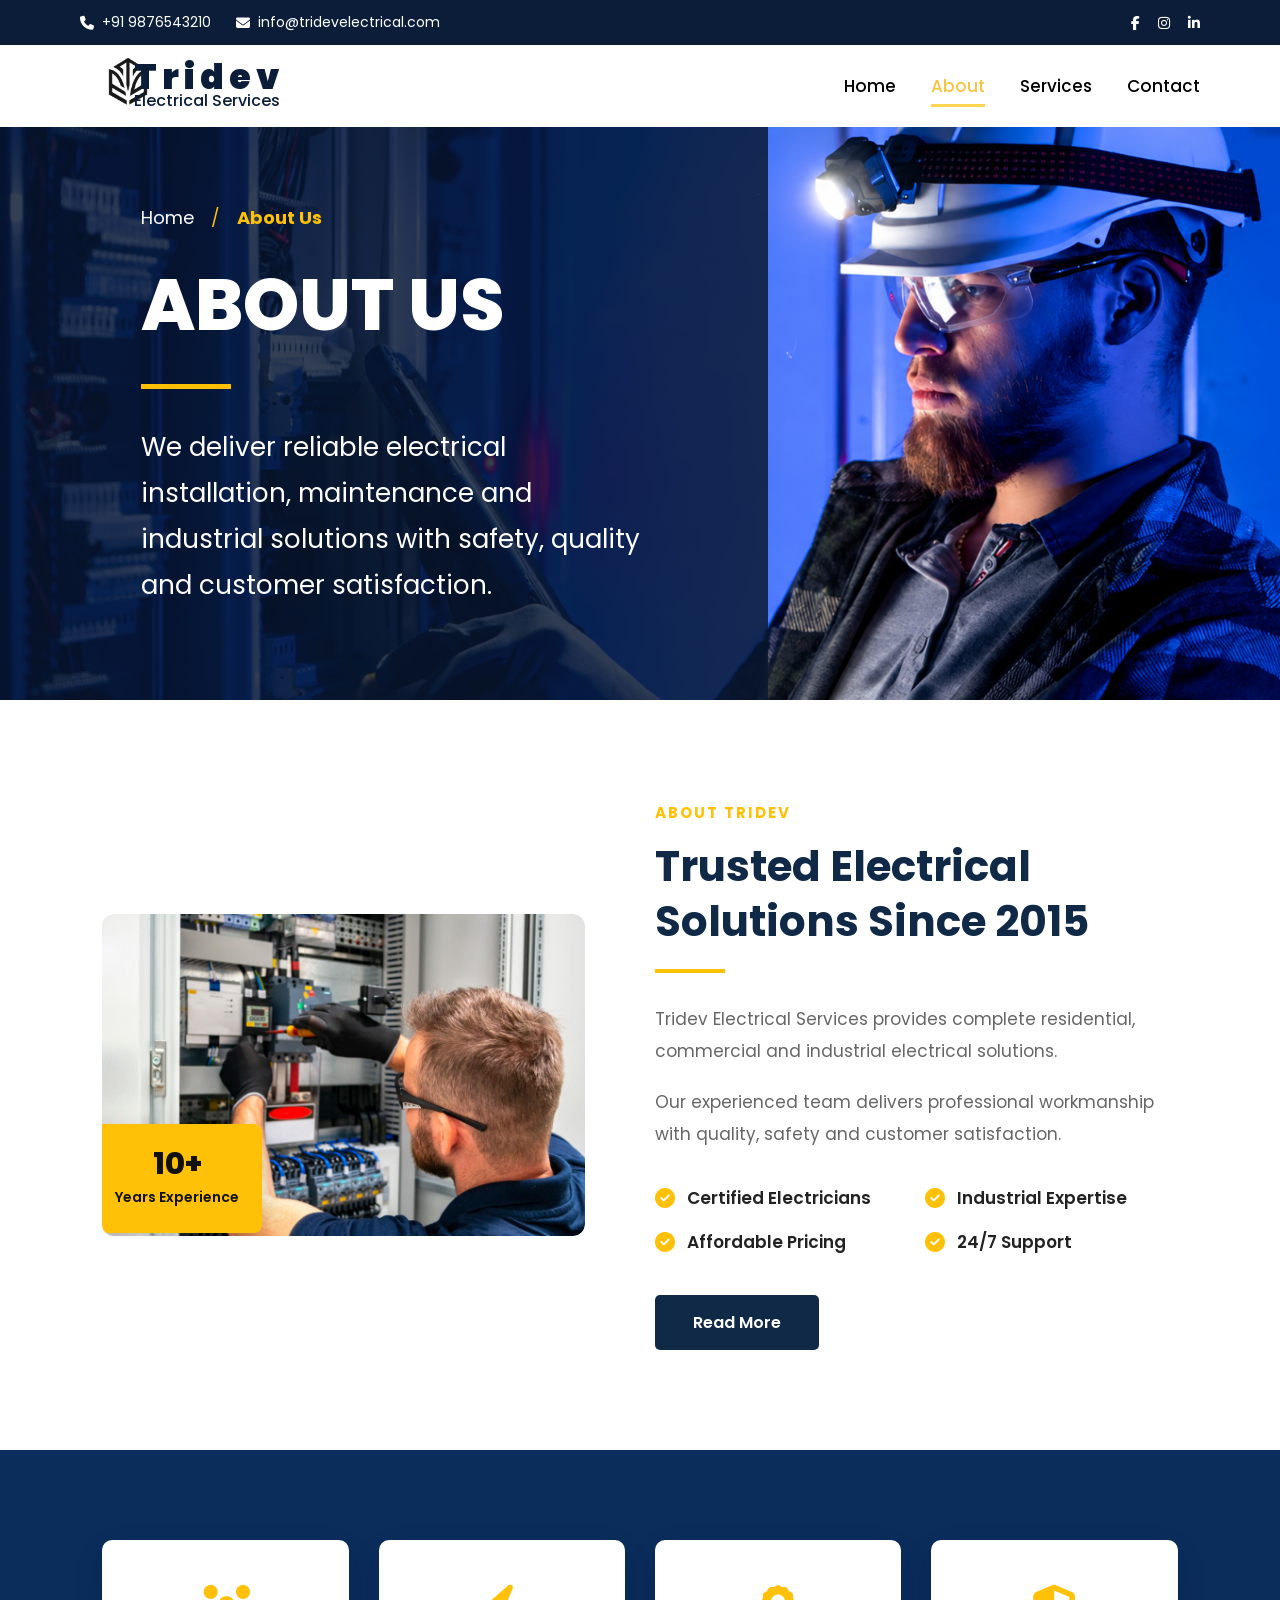
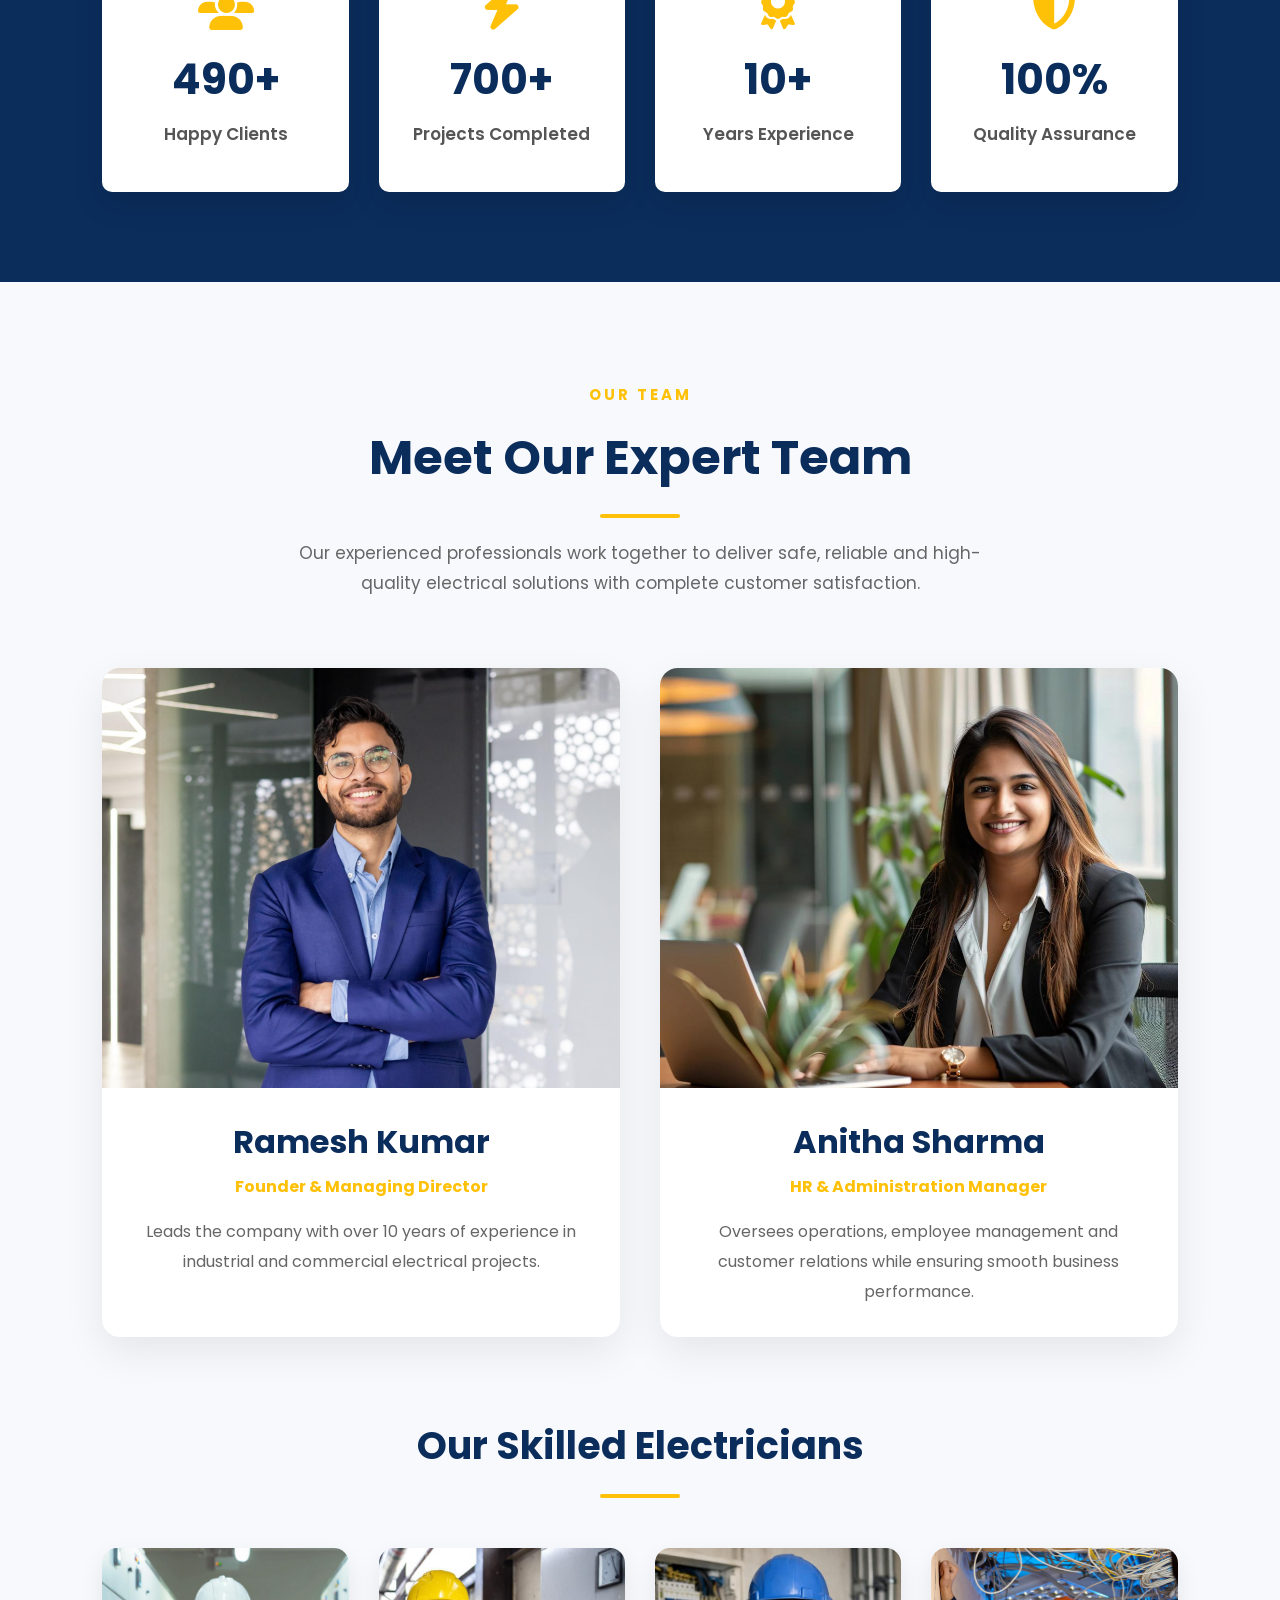
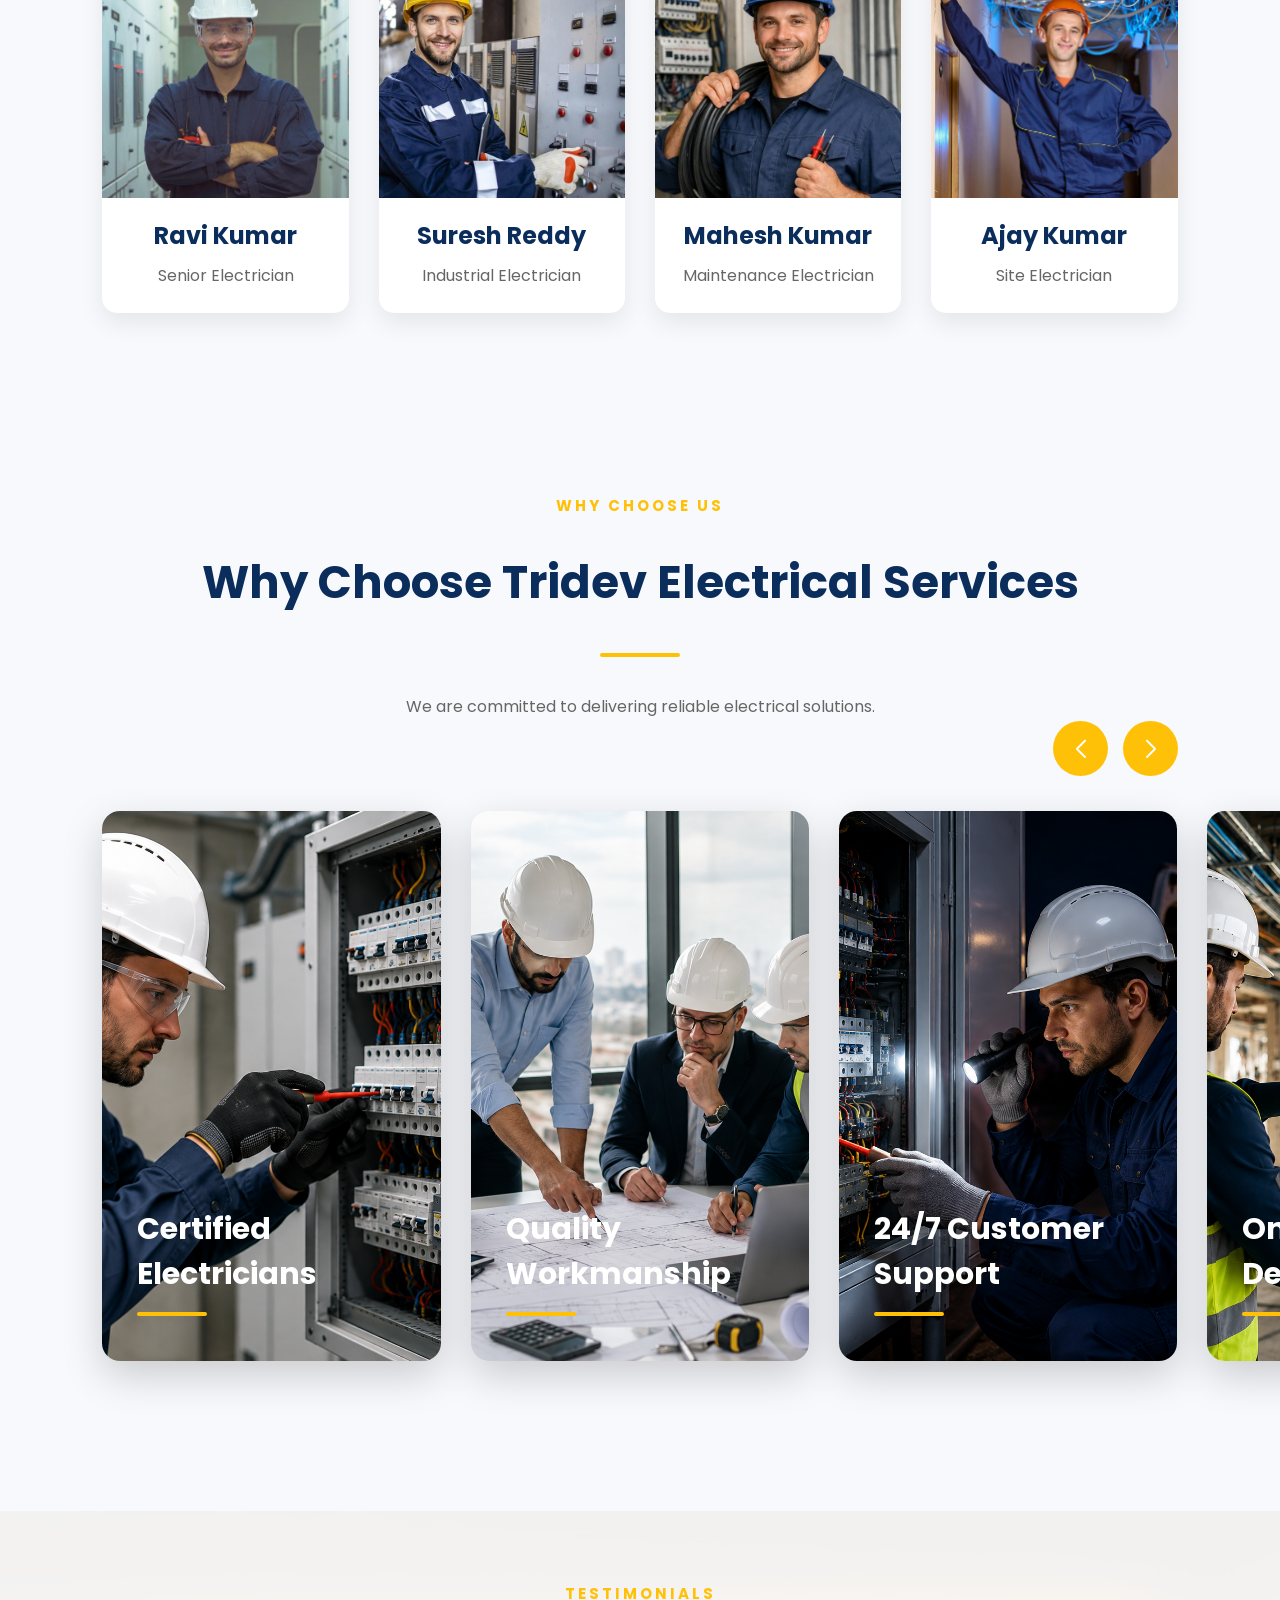
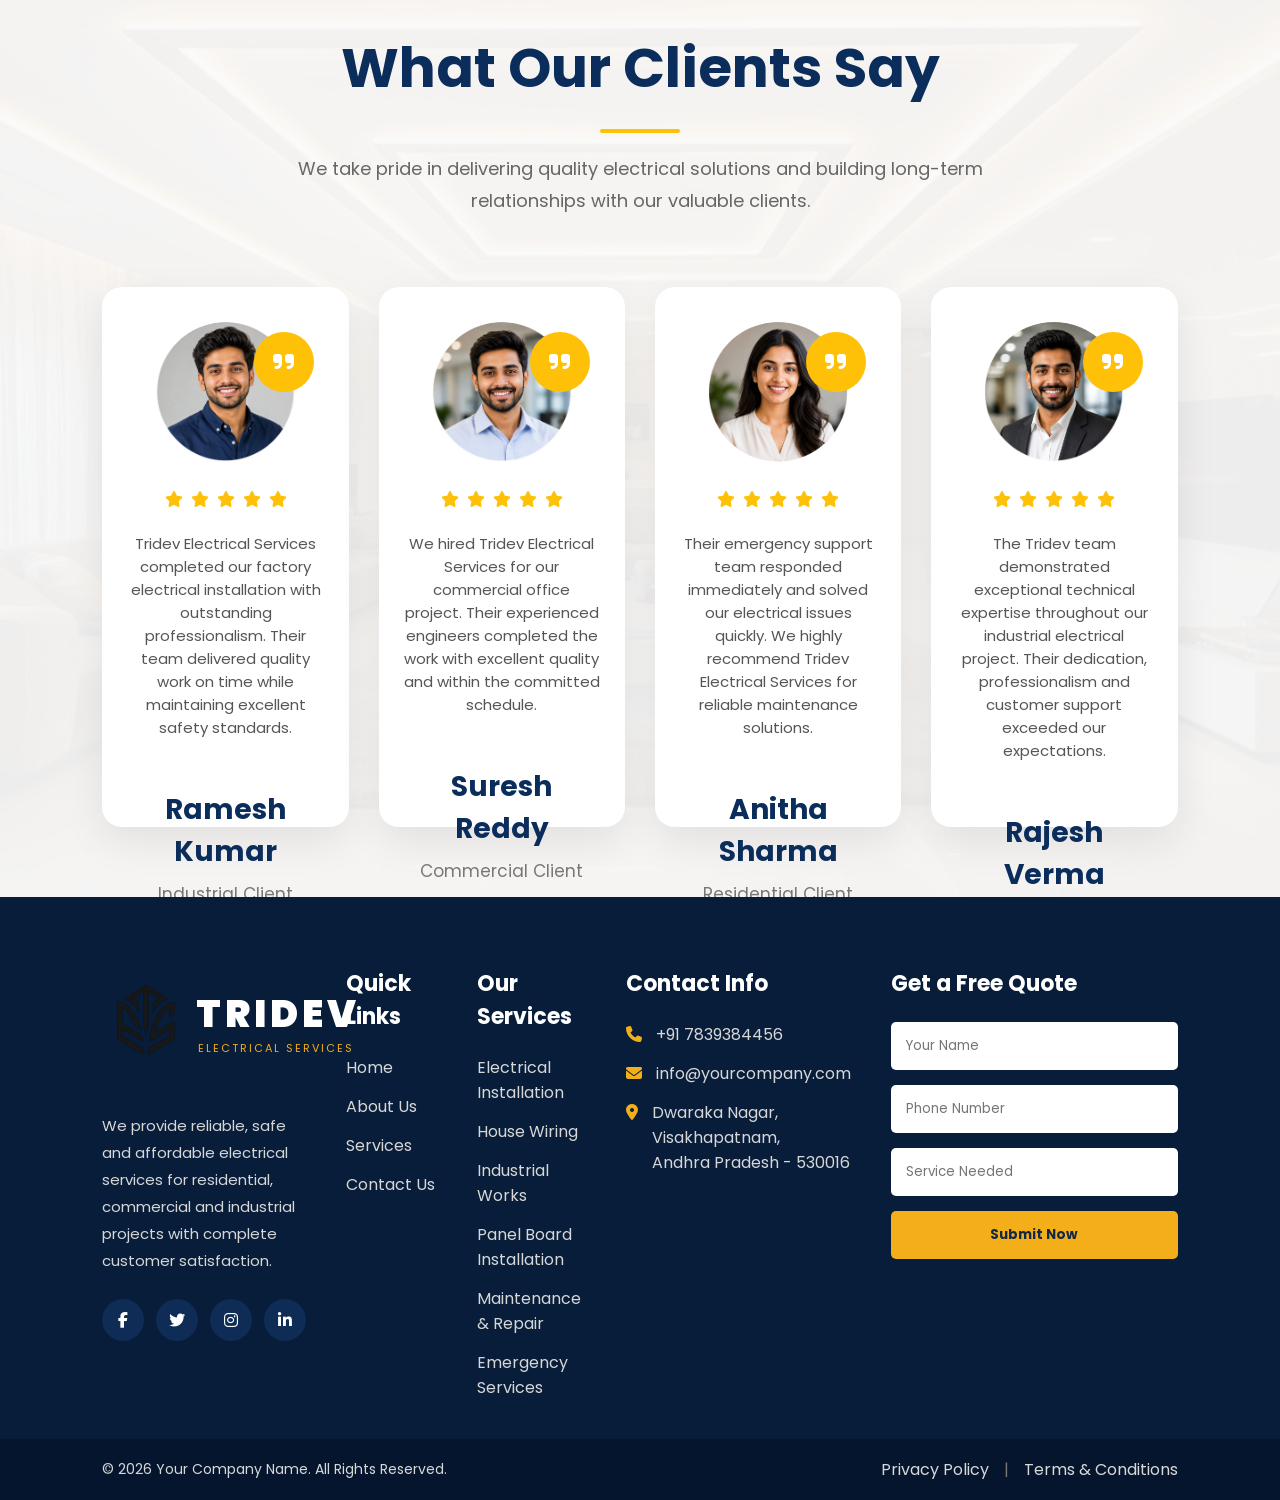
==== commit 30f9bb7a: "Updated responsive CSS" ====
--- a/htmls/about.html
+++ b/htmls/about.html
@@ -64,8 +64,6 @@
             <li><a class="active" href="../htmls/about.html">About</a></li>
 
             <li><a href="../htmls/services.html">Services</a></li>
-
-            <li><a href="../htmls/project.html">Projects</a></li>
 
             <li><a href="../htmls/contact.html">Contact</a></li>
 
@@ -814,8 +812,6 @@
 
                 <li><a href="../htmls/services.html">Services</a></li>
 
-                <li><a href="../htmls/project.html">Projects</a></li>
-
                 <li><a href="../htmls/contact.html">Contact Us</a></li>
 
             </ul>
--- a/css/about.css
+++ b/css/about.css
@@ -4835,3 +4835,1574 @@
         font-size: 11px;
     }
 }
+
+
+
+
+
+/* =========================================================
+   ABOUT PAGE RESPONSIVE
+   800px - 1080px
+========================================================= */
+
+@media screen and (min-width: 800px) and (max-width: 1024px) {
+
+    /* =====================================================
+       GLOBAL
+       ===================================================== */
+
+    html,
+    body {
+        width: 100%;
+        overflow-x: hidden;
+    }
+
+    /* =====================================================
+       TOP BAR
+       ===================================================== */
+
+    .top-bar {
+        position: fixed;
+        top: 0;
+        left: 0;
+        width: 100%;
+        height: 42px;
+        padding: 0 30px;
+
+        display: flex;
+        justify-content: space-between;
+        align-items: center;
+
+        z-index: 1001;
+
+        transition:
+            transform .4s ease,
+            opacity .4s ease;
+    }
+
+    .top-left {
+        display: flex;
+        align-items: center;
+        gap: 20px;
+        font-size: 13px;
+    }
+
+    .top-left span {
+        display: flex;
+        align-items: center;
+        gap: 6px;
+        white-space: nowrap;
+    }
+
+    .top-right {
+        display: flex;
+        align-items: center;
+        gap: 15px;
+        font-size: 14px;
+    }
+
+    .top-bar.hide-topbar {
+        transform: translateY(-100%);
+        opacity: 0;
+        pointer-events: none;
+    }
+
+
+    /* =====================================================
+       NAVBAR
+       ===================================================== */
+
+    header,
+    header.sticky {
+        position: fixed;
+        left: 0;
+        width: 100%;
+        height: 65px;
+
+        padding: 0 30px;
+
+        display: flex;
+        align-items: center;
+        justify-content: space-between;
+
+        background: #fff;
+
+        z-index: 1000;
+
+        transition:
+            top .4s ease,
+            box-shadow .4s ease;
+    }
+
+    header {
+        top: 42px;
+        box-shadow: 0 2px 8px rgba(0,0,0,.08);
+    }
+
+    header.sticky {
+        top: 0;
+        box-shadow: 0 8px 20px rgba(0,0,0,.15);
+    }
+
+
+    /* =====================================================
+       LOGO
+       ===================================================== */
+
+    .logo {
+        position: static !important;
+
+        display: flex;
+        align-items: center;
+
+        gap: 10px;
+
+        height: 78px;
+        flex-shrink: 0;
+    }
+
+    .logo img {
+        position: static !important;
+
+        left: auto !important;
+        top: auto !important;
+
+        width: 62px;
+        height: 62px;
+
+        object-fit: contain;
+
+        margin: 0 !important;
+        padding: 0 !important;
+
+        transform: none !important;
+    }
+
+    .logo h2 {
+        position: static !important;
+
+        left: auto !important;
+        top: auto !important;
+
+        margin: 0 !important;
+        padding: 0 !important;
+
+        color: #0b1d39;
+
+        font-size: 27px;
+        line-height: 24px;
+
+        font-weight: 900;
+        letter-spacing: 3px;
+
+        white-space: nowrap;
+    }
+
+    .logo1 {
+        position: static !important;
+
+        display: block;
+
+        color: #0b1d39;
+
+        font-size: 11px;
+        line-height: 14px;
+
+        font-weight: 500;
+        letter-spacing: 0;
+
+        white-space: nowrap;
+    }
+
+
+    /* =====================================================
+       DESKTOP NAVIGATION
+       NO HAMBURGER
+       ===================================================== */
+
+    nav#mobileNav {
+        position: static !important;
+
+        display: block !important;
+
+        width: auto;
+
+        margin-left: auto;
+
+        background: transparent;
+
+        box-shadow: none;
+
+        transition: none;
+
+        z-index: auto;
+    }
+
+    nav#mobileNav ul {
+        display: flex;
+
+        flex-direction: row;
+
+        align-items: center;
+        justify-content: flex-end;
+
+        gap: 22px;
+
+        margin: 0;
+        padding: 0;
+
+        list-style: none;
+    }
+
+    nav#mobileNav ul li {
+        width: auto;
+
+        margin: 0;
+        padding: 0;
+
+        position: relative;
+    }
+
+    nav#mobileNav ul li a {
+        display: inline-block;
+
+        width: auto;
+
+        padding: 8px 0;
+
+        color: #000;
+
+        background: transparent;
+
+        font-size: 14px;
+        font-weight: 500;
+
+        line-height: 1.2;
+
+        text-decoration: none;
+
+        white-space: nowrap;
+    }
+
+    nav#mobileNav ul li a:hover {
+        color: #f4c542;
+        background: transparent;
+    }
+
+    nav#mobileNav ul li a.active {
+        color: #f4c542;
+        background: transparent;
+    }
+
+    nav#mobileNav ul li::after {
+        content: "";
+
+        position: absolute;
+
+        left: 0;
+        bottom: -4px;
+
+        width: 0;
+        height: 2px;
+
+        background: #FFD54F;
+
+        transition: width .3s ease;
+    }
+
+    nav#mobileNav ul li:hover::after {
+        width: 100%;
+    }
+
+    nav#mobileNav ul li a.active::after {
+        display: none;
+    }
+
+    /* Completely hide hamburger on tablet */
+
+    .menu-button {
+        display: none !important;
+        visibility: hidden !important;
+        pointer-events: none !important;
+    }
+
+
+    /* =====================================================
+       ABOUT HERO
+    ===================================================== */
+
+    .about-hero {
+        position: relative;
+
+        width: 100%;
+
+        height: 430px;
+
+        min-height: 430px;
+
+        overflow: hidden;
+
+        margin: 0;
+        padding: 0;
+    }
+
+    .about-hero .hero-bg {
+        position: absolute;
+
+        inset: 0;
+
+        width: 100%;
+        height: 100%;
+
+        object-fit: cover;
+
+        object-position: center;
+    }
+
+    .about-overlay {
+        position: absolute;
+
+        inset: 0;
+
+        width: 100%;
+        height: 100%;
+
+        background:
+            rgba(5, 24, 55, .58);
+
+        z-index: 1;
+    }
+
+    .about-content {
+        position: relative;
+
+        z-index: 2;
+
+        width: 100%;
+
+        height: 100%;
+
+        padding: 0 7%;
+
+        display: flex;
+
+        flex-direction: column;
+
+        align-items: flex-start;
+
+        justify-content: center;
+
+        text-align: left;
+    }
+
+    .about-content .breadcrumb {
+        font-size: 13px !important;
+
+        margin: 0 0 15px;
+
+        line-height: 1.4;
+    }
+
+    .about-content h1 {
+        font-size: 46px !important;
+
+        line-height: 1.15 !important;
+
+        margin: 0 0 15px !important;
+
+        font-weight: 800;
+    }
+
+    .about-content .line {
+        width: 55px;
+
+        height: 3px;
+
+        margin-bottom: 18px;
+    }
+
+    .about-content > p:last-child {
+        width: 100%;
+
+        max-width: 580px;
+
+        font-size: 14px !important;
+
+        line-height: 1.7;
+
+        margin: 0;
+    }
+
+
+    /* =====================================================
+       ABOUT COMPANY
+    ===================================================== */
+
+    .about-company {
+        width: 100%;
+
+        padding: 85px 7% !important;
+
+        overflow: hidden;
+    }
+
+    .company-container {
+        width: 100%;
+
+        display: grid !important;
+
+        grid-template-columns:
+            minmax(0, 1fr)
+            minmax(0, 1fr) !important;
+
+        align-items: center;
+
+        gap: 55px !important;
+
+        margin: 0 auto;
+
+        padding: 0;
+    }
+
+
+    /* LEFT IMAGE */
+
+    .company-image {
+        width: 100%;
+
+        position: relative;
+
+        display: flex;
+
+        justify-content: center;
+
+        align-items: center;
+    }
+
+    .company-image img {
+        display: block;
+
+        width: 100% !important;
+
+        max-width: 100%;
+
+        height: 400px !important;
+
+        object-fit: cover;
+
+        object-position: center;
+
+        border-radius: 12px;
+    }
+
+
+    /* EXPERIENCE BOX */
+
+    .experience-box {
+        position: absolute;
+
+        left: 15px;
+
+        bottom: 15px;
+
+        min-width: 125px;
+
+        padding: 15px 18px;
+
+        text-align: center;
+
+        border-radius: 8px;
+    }
+
+    .experience-box h2 {
+        font-size: 32px !important;
+
+        line-height: 1;
+
+        margin: 0 0 5px;
+    }
+
+    .experience-box p {
+        font-size: 11px !important;
+
+        line-height: 1.3;
+
+        margin: 0;
+    }
+
+
+    /* RIGHT CONTENT */
+
+    .company-content {
+        width: 100%;
+
+        padding: 0 !important;
+
+        margin: 0 !important;
+
+        text-align: left;
+    }
+
+    .company-content > span {
+        display: block;
+
+        font-size: 13px !important;
+
+        line-height: 1.4;
+
+        letter-spacing: 1.5px;
+
+        margin-bottom: 12px;
+    }
+
+    .company-content h2 {
+        width: 100%;
+
+        max-width: 500px;
+
+        font-size: 35px !important;
+
+        line-height: 1.25 !important;
+
+        margin: 0 0 15px !important;
+    }
+
+    .company-content .title-line {
+        width: 55px;
+
+        height: 3px;
+
+        margin-bottom: 20px;
+    }
+
+    .company-content > p {
+        width: 100%;
+
+        max-width: 520px;
+
+        font-size: 13px !important;
+
+        line-height: 1.75 !important;
+
+        margin: 0 0 14px !important;
+    }
+
+
+    /* =====================================================
+       COMPANY FEATURES
+    ===================================================== */
+
+    .feature-box {
+        width: 100%;
+
+        max-width: 520px;
+
+        display: grid !important;
+
+        grid-template-columns:
+            repeat(2, minmax(0, 1fr)) !important;
+
+        gap: 14px 25px !important;
+
+        margin: 22px 0 25px !important;
+    }
+
+    .feature {
+        display: flex !important;
+
+        align-items: center;
+
+        gap: 8px;
+
+        font-size: 12px !important;
+
+        line-height: 1.4;
+    }
+
+    .feature i {
+        flex-shrink: 0;
+
+        font-size: 15px;
+    }
+
+    .about-btn {
+        display: inline-flex !important;
+
+        align-items: center;
+
+        justify-content: center;
+
+        width: 170px;
+
+        height: 45px;
+
+        padding: 0 18px;
+
+        font-size: 12px !important;
+
+        text-decoration: none;
+    }
+
+
+    /* =====================================================
+       COMPANY STATISTICS
+    ===================================================== */
+
+    .company-stats {
+        width: 100%;
+
+        padding: 55px 7% !important;
+
+        overflow: hidden;
+    }
+
+    .stats-container {
+        width: 100%;
+
+        display: grid !important;
+
+        grid-template-columns:
+            repeat(4, minmax(0, 1fr)) !important;
+
+        gap: 20px !important;
+    }
+
+    .stat-box {
+        width: 100%;
+
+        min-width: 0;
+
+        padding: 25px 10px !important;
+
+        text-align: center;
+    }
+
+    .stat-box i {
+        font-size: 25px;
+    }
+
+    .stat-box h2 {
+        font-size: 30px !important;
+
+        line-height: 1.2;
+
+        margin: 8px 0;
+    }
+
+    .stat-box p {
+        font-size: 11px !important;
+
+        line-height: 1.4;
+
+        margin: 0;
+    }
+
+
+    /* =====================================================
+       OUR TEAM
+    ===================================================== */
+
+    .our-team {
+        width: 100%;
+
+        padding: 80px 7% !important;
+
+        overflow: hidden;
+    }
+
+    .team-heading {
+        width: 100%;
+
+        max-width: 750px;
+
+        margin: 0 auto 45px;
+
+        text-align: center;
+    }
+
+    .team-heading > span {
+        font-size: 13px !important;
+
+        letter-spacing: 1.5px;
+    }
+
+    .team-heading h2 {
+        font-size: 36px !important;
+
+        line-height: 1.25 !important;
+
+        margin: 10px 0 12px !important;
+    }
+
+    .team-heading .heading-line {
+        width: 50px;
+
+        height: 3px;
+
+        margin: 0 auto 15px;
+    }
+
+    .team-heading p {
+        width: 100%;
+
+        max-width: 680px;
+
+        margin: 0 auto;
+
+        font-size: 13px !important;
+
+        line-height: 1.7;
+    }
+
+
+    /* =====================================================
+       MANAGEMENT TEAM
+    ===================================================== */
+
+    .management-team {
+        width: 100%;
+
+        display: grid !important;
+
+        grid-template-columns:
+            repeat(2, minmax(0, 1fr)) !important;
+
+        gap: 25px !important;
+
+        margin-bottom: 55px;
+    }
+
+    .team-card.manager {
+        width: 100%;
+
+        min-width: 0;
+    }
+
+    .team-card.manager img {
+        width: 100%;
+
+        height: 300px !important;
+
+        object-fit: cover;
+
+        display: block;
+    }
+
+    .team-content {
+        padding: 18px !important;
+    }
+
+    .team-content h3 {
+        font-size: 19px !important;
+
+        line-height: 1.3;
+
+        margin: 0 0 6px;
+    }
+
+    .team-content span {
+        font-size: 11px !important;
+
+        line-height: 1.4;
+    }
+
+    .team-content p {
+        font-size: 11px !important;
+
+        line-height: 1.6;
+
+        margin-top: 10px;
+    }
+
+
+    /* =====================================================
+       ELECTRICIAN HEADING
+    ===================================================== */
+
+    .electrician-heading {
+        width: 100%;
+
+        text-align: center;
+
+        margin-bottom: 30px;
+    }
+
+    .electrician-heading h2 {
+        font-size: 30px !important;
+
+        line-height: 1.3;
+
+        margin-bottom: 12px;
+    }
+
+    .electrician-heading .heading-line {
+        width: 50px;
+
+        height: 3px;
+
+        margin: auto;
+    }
+
+
+    /* =====================================================
+       ELECTRICIANS
+    ===================================================== */
+
+    .electrician-team {
+        width: 100%;
+
+        display: grid !important;
+
+        grid-template-columns:
+            repeat(4, minmax(0, 1fr)) !important;
+
+        gap: 18px !important;
+    }
+
+    .electrician-card {
+        width: 100%;
+
+        min-width: 0;
+
+        text-align: center;
+    }
+
+    .electrician-card img {
+        width: 100%;
+
+        height: 220px !important;
+
+        object-fit: cover;
+
+        display: block;
+    }
+
+    .electrician-card h3 {
+        font-size: 15px !important;
+
+        line-height: 1.3;
+
+        margin: 12px 0 5px;
+    }
+
+    .electrician-card span {
+        font-size: 10px !important;
+
+        line-height: 1.4;
+    }
+
+
+    /* =====================================================
+       WHY CHOOSE US
+    ===================================================== */
+
+    .why-choose {
+        width: 100%;
+
+        padding: 80px 7% !important;
+
+        overflow: hidden;
+    }
+
+    .why-choose .section-title {
+        width: 100%;
+
+        max-width: 750px;
+
+        margin: 0 auto 35px;
+
+        text-align: center;
+    }
+
+    .why-choose .section-title > span {
+        font-size: 13px !important;
+
+        letter-spacing: 1.5px;
+    }
+
+    .why-choose .section-title h2 {
+        font-size: 34px !important;
+
+        line-height: 1.3 !important;
+
+        margin: 10px 0 12px !important;
+    }
+
+    .why-choose .section-title p {
+        font-size: 13px !important;
+
+        line-height: 1.7;
+
+        margin: 0 auto;
+    }
+
+
+    /* SWIPER */
+
+    .chooseSwiper {
+        width: 100% !important;
+
+        overflow: hidden !important;
+
+        padding: 0 0 30px !important;
+    }
+
+    .chooseSwiper .swiper-wrapper {
+        align-items: stretch;
+    }
+
+    .chooseSwiper .swiper-slide {
+        height: auto !important;
+    }
+
+    .choose-card {
+        width: 100%;
+
+        height: 360px !important;
+
+        position: relative;
+
+        overflow: hidden;
+
+        border-radius: 10px;
+    }
+
+    .choose-card img {
+        width: 100%;
+
+        height: 100% !important;
+
+        object-fit: cover;
+
+        display: block;
+    }
+
+    .choose-overlay {
+        position: absolute;
+
+        left: 0;
+        right: 0;
+        bottom: 0;
+
+        padding: 20px !important;
+
+        min-height: 150px;
+    }
+
+    .choose-overlay h3 {
+        font-size: 17px !important;
+
+        line-height: 1.3;
+
+        margin: 0 0 8px;
+    }
+
+    .choose-overlay .underline {
+        width: 40px;
+
+        height: 2px;
+
+        margin-bottom: 10px;
+    }
+
+    .choose-overlay p {
+        font-size: 11px !important;
+
+        line-height: 1.55;
+
+        margin: 0;
+    }
+
+    .choose-nav {
+        display: flex;
+
+        align-items: center;
+
+        justify-content: center;
+
+        gap: 10px;
+
+        margin-top: 20px;
+    }
+
+
+    /* =====================================================
+       TESTIMONIALS
+    ===================================================== */
+
+    .testimonials {
+        width: 100%;
+
+        padding: 80px 7% !important;
+
+        overflow: hidden;
+    }
+
+    .testimonial-heading {
+        width: 100%;
+
+        max-width: 750px;
+
+        margin: 0 auto 40px;
+
+        text-align: center;
+    }
+
+    .testimonial-heading > span {
+        font-size: 13px !important;
+
+        letter-spacing: 1.5px;
+    }
+
+    .testimonial-heading h2 {
+        font-size: 35px !important;
+
+        line-height: 1.3 !important;
+
+        margin: 10px 0 12px !important;
+    }
+
+    .testimonial-heading .heading-line {
+        width: 50px;
+
+        height: 3px;
+
+        margin: 0 auto 15px;
+    }
+
+    .testimonial-heading p {
+        font-size: 13px !important;
+
+        line-height: 1.7;
+
+        margin: 0 auto;
+    }
+
+
+    /* =====================================================
+   TESTIMONIAL CARDS
+   800px - 1080px
+===================================================== */
+
+.testimonial-track {
+    width: 100% !important;
+
+    display: grid !important;
+
+    grid-template-columns:
+        repeat(2, minmax(0, 1fr)) !important;
+
+    gap: 38px !important;
+
+    overflow: visible !important;
+
+    align-items: stretch !important;
+}
+
+
+/* =====================================================
+   CARD
+===================================================== */
+
+.testimonial-card {
+    width: 100% !important;
+
+    min-width: 0 !important;
+
+    height: 670px !important;
+
+    min-height: 670px !important;
+
+    padding: 35px 35px 28px !important;
+
+    display: flex !important;
+
+    flex-direction: column !important;
+
+    align-items: center !important;
+
+    text-align: center !important;
+
+    border-radius: 22px !important;
+
+    overflow: hidden !important;
+
+    position: relative !important;
+}
+
+
+/* =====================================================
+   CLIENT IMAGE
+===================================================== */
+
+.testimonial-card img {
+    width: 170px !important;
+
+    height: 170px !important;
+
+    min-width: 170px !important;
+
+    object-fit: cover !important;
+
+    border-radius: 50% !important;
+
+    display: block !important;
+
+    margin: 10px auto 22px !important;
+}
+
+
+/* =====================================================
+   QUOTE CIRCLE
+===================================================== */
+
+.testimonial-card .quote {
+    position: absolute !important;
+
+    top: 55px !important;
+
+    right: 40px !important;
+
+    width: 75px !important;
+
+    height: 75px !important;
+
+    display: flex !important;
+
+    align-items: center !important;
+
+    justify-content: center !important;
+
+    border-radius: 50% !important;
+
+    font-size: 32px !important;
+
+    z-index: 5 !important;
+}
+
+
+/* =====================================================
+   STARS
+===================================================== */
+
+.testimonial-card .stars {
+    display: flex !important;
+
+    align-items: center !important;
+
+    justify-content: center !important;
+
+    gap: 10px !important;
+
+    margin: 5px 0 28px !important;
+}
+
+.testimonial-card .stars i {
+    font-size: 21px !important;
+}
+
+
+/* =====================================================
+   DESCRIPTION
+===================================================== */
+
+.testimonial-card p {
+    width: 100% !important;
+
+    max-width: 330px !important;
+
+    margin: 0 auto !important;
+
+    font-size: 16px !important;
+
+    line-height: 1.55 !important;
+
+    text-align: center !important;
+
+    color: #555 !important;
+}
+
+
+/* =====================================================
+   SMALL LINE
+===================================================== */
+
+.testimonial-card .small-line {
+    width: 70px !important;
+
+    height: 3px !important;
+
+    margin: auto auto 18px !important;
+}
+
+
+/* =====================================================
+   CLIENT NAME
+===================================================== */
+
+.testimonial-card h3 {
+    width: 100% !important;
+
+    margin: 0 0 5px !important;
+
+    padding: 0 !important;
+
+    font-size: 25px !important;
+
+    line-height: 1.25 !important;
+
+    font-weight: 700 !important;
+
+    text-align: center !important;
+
+    color: #0b376f !important;
+}
+
+
+/* =====================================================
+   CLIENT TYPE
+===================================================== */
+
+.testimonial-card span {
+    display: block !important;
+
+    width: 100% !important;
+
+    margin: 0 !important;
+
+    padding: 0 !important;
+
+    font-size: 14px !important;
+
+    line-height: 1.4 !important;
+
+    text-align: center !important;
+}
+
+
+     /* =====================================================
+   FOOTER - 800px TO 1080px
+===================================================== */
+
+.footer-container {
+    width: 100% !important;
+
+    padding: 10px 0% !important;
+
+    display: grid !important;
+
+    /* 6 equal columns */
+    grid-template-columns: repeat(6, minmax(0, 1fr)) !important;
+
+    column-gap: 25px !important;
+
+    row-gap: 50px !important;
+
+    align-items: start !important;
+
+    overflow: visible !important;
+}
+
+
+/* =====================================================
+   FIRST ROW - 3 COLUMNS
+===================================================== */
+
+/* COMPANY */
+
+.footer-column:nth-child(1) {
+    grid-column: 1 / 3 !important;
+
+    grid-row: 1 !important;
+
+    width: 100% !important;
+
+    min-width: 0 !important;
+}
+
+
+/* QUICK LINKS */
+
+.footer-column:nth-child(2) {
+    grid-column: 3 / 5 !important;
+
+    grid-row: 1 !important;
+
+    width: 100% !important;
+
+    min-width: 0 !important;
+}
+
+
+/* OUR SERVICES */
+
+.footer-column:nth-child(3) {
+    grid-column: 5 / 7 !important;
+
+    grid-row: 1 !important;
+
+    width: 100% !important;
+
+    min-width: 0 !important;
+}
+
+
+/* =====================================================
+   SECOND ROW
+   EXACT CENTER
+===================================================== */
+
+/* CONTACT INFO */
+
+.footer-column:nth-child(4) {
+    grid-column: 2 / 4 !important;
+
+    grid-row: 2 !important;
+
+    width: 100% !important;
+
+    min-width: 0 !important;
+
+    justify-self: stretch !important;
+
+    margin: 0 !important;
+}
+
+
+/* FREE QUOTE */
+
+.footer-column:nth-child(5) {
+    grid-column: 4 / 6 !important;
+
+    grid-row: 2 !important;
+
+    width: 100% !important;
+
+    min-width: 0 !important;
+
+    justify-self: stretch !important;
+
+    margin: 0 !important;
+}
+
+
+/* =====================================================
+   COMPANY BRAND
+===================================================== */
+
+.footer-brand {
+    display: flex !important;
+
+    align-items: center !important;
+
+    gap: 8px !important;
+
+    width: 100% !important;
+}
+
+.footer-brand img {
+    width: 50px !important;
+
+    height: 50px !important;
+
+    flex-shrink: 0 !important;
+
+    object-fit: contain !important;
+}
+
+.footer-brand .brand-text {
+    min-width: 0 !important;
+}
+
+.footer-brand .brand-text h2 {
+    font-size: 27px !important;
+
+    line-height: 1 !important;
+
+    letter-spacing: 3px !important;
+
+    white-space: nowrap !important;
+
+    margin: 0 !important;
+}
+
+.footer-brand .brand-text p {
+    font-size: 8px !important;
+
+    line-height: 1 !important;
+
+    letter-spacing: 2px !important;
+
+    white-space: nowrap !important;
+
+    margin: 6px 0 0 !important;
+}
+
+
+/* =====================================================
+   COMPANY DESCRIPTION
+===================================================== */
+
+.footer-column:nth-child(1) > p {
+    width: 100% !important;
+
+    max-width: 280px !important;
+
+    margin: 28px 0 0 !important;
+
+    font-size: 12px !important;
+
+    line-height: 1.7 !important;
+}
+
+
+/* =====================================================
+   HEADINGS
+===================================================== */
+
+.footer-column h3 {
+    font-size: 20px !important;
+
+    line-height: 1.3 !important;
+
+    margin: 0 0 20px !important;
+}
+
+
+/* =====================================================
+   LINKS
+===================================================== */
+
+.footer-column ul {
+    position: relative;
+    
+    margin: 0 !important;
+
+    padding: 0 !important;
+}
+
+.footer-column ul li {
+    font-size: 14px !important;
+
+    line-height: 1.6 !important;
+
+    margin-bottom: 11px !important;
+}
+
+
+/* =====================================================
+   CONTACT INFO
+===================================================== */
+
+.footer-column:nth-child(4) .contact-list li {
+    display: flex !important;
+
+    align-items: flex-start !important;
+
+    gap: 8px !important;
+
+    font-size: 13px !important;
+
+    line-height: 1.6 !important;
+
+    margin-bottom: 12px !important;
+}
+
+
+/* =====================================================
+   SOCIAL ICONS
+===================================================== */
+
+.footer-social {
+    display: flex !important;
+
+    gap: 10px !important;
+
+    margin-top: 25px !important;
+}
+
+.footer-social a {
+    width: 38px !important;
+
+    height: 38px !important;
+
+    display: flex !important;
+
+    align-items: center !important;
+
+    justify-content: center !important;
+}
+
+
+/* =====================================================
+   FREE QUOTE
+===================================================== */
+
+.footer-form {
+    width: 100% !important;
+
+    max-width: 260px !important;
+}
+
+.footer-form input {
+    width: 100% !important;
+
+    height: 42px !important;
+
+    padding: 0 12px !important;
+
+    margin-bottom: 12px !important;
+
+    font-size: 12px !important;
+
+    box-sizing: border-box !important;
+}
+
+.footer-form button {
+    width: 100% !important;
+
+    height: 42px !important;
+
+    font-size: 12px !important;
+}
+
+
+   
+
+    /* =====================================================
+       FOOTER BOTTOM
+    ===================================================== */
+
+    .footer-bottom {
+        width: 100%;
+
+        padding: 18px 5% !important;
+    }
+
+    .footer-bottom-container {
+        width: 100%;
+
+        display: flex;
+
+        align-items: center;
+
+        justify-content: space-between;
+
+        gap: 20px;
+    }
+
+    .copyright {
+        font-size: 10px;
+    }
+
+    .footer-policy {
+        display: flex;
+
+        align-items: center;
+
+        gap: 8px;
+
+        font-size: 10px;
+    }
+
+}
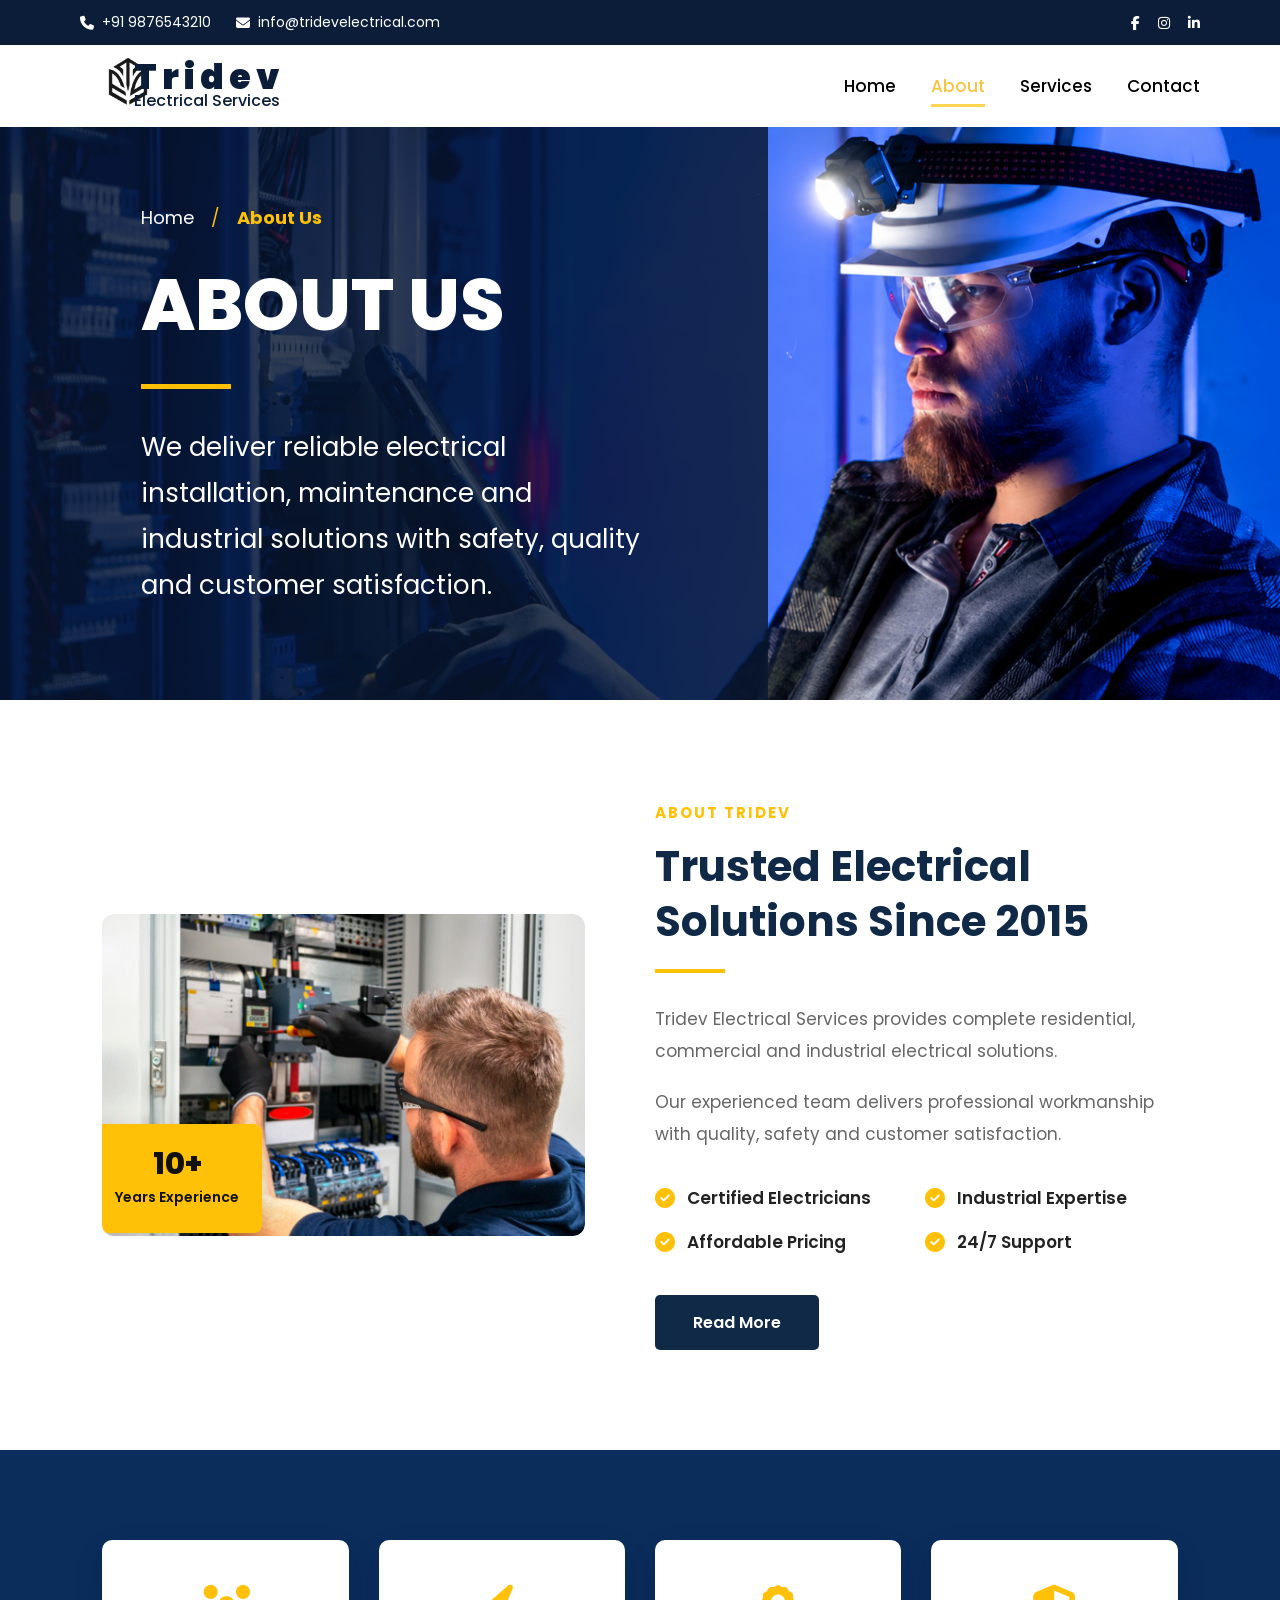
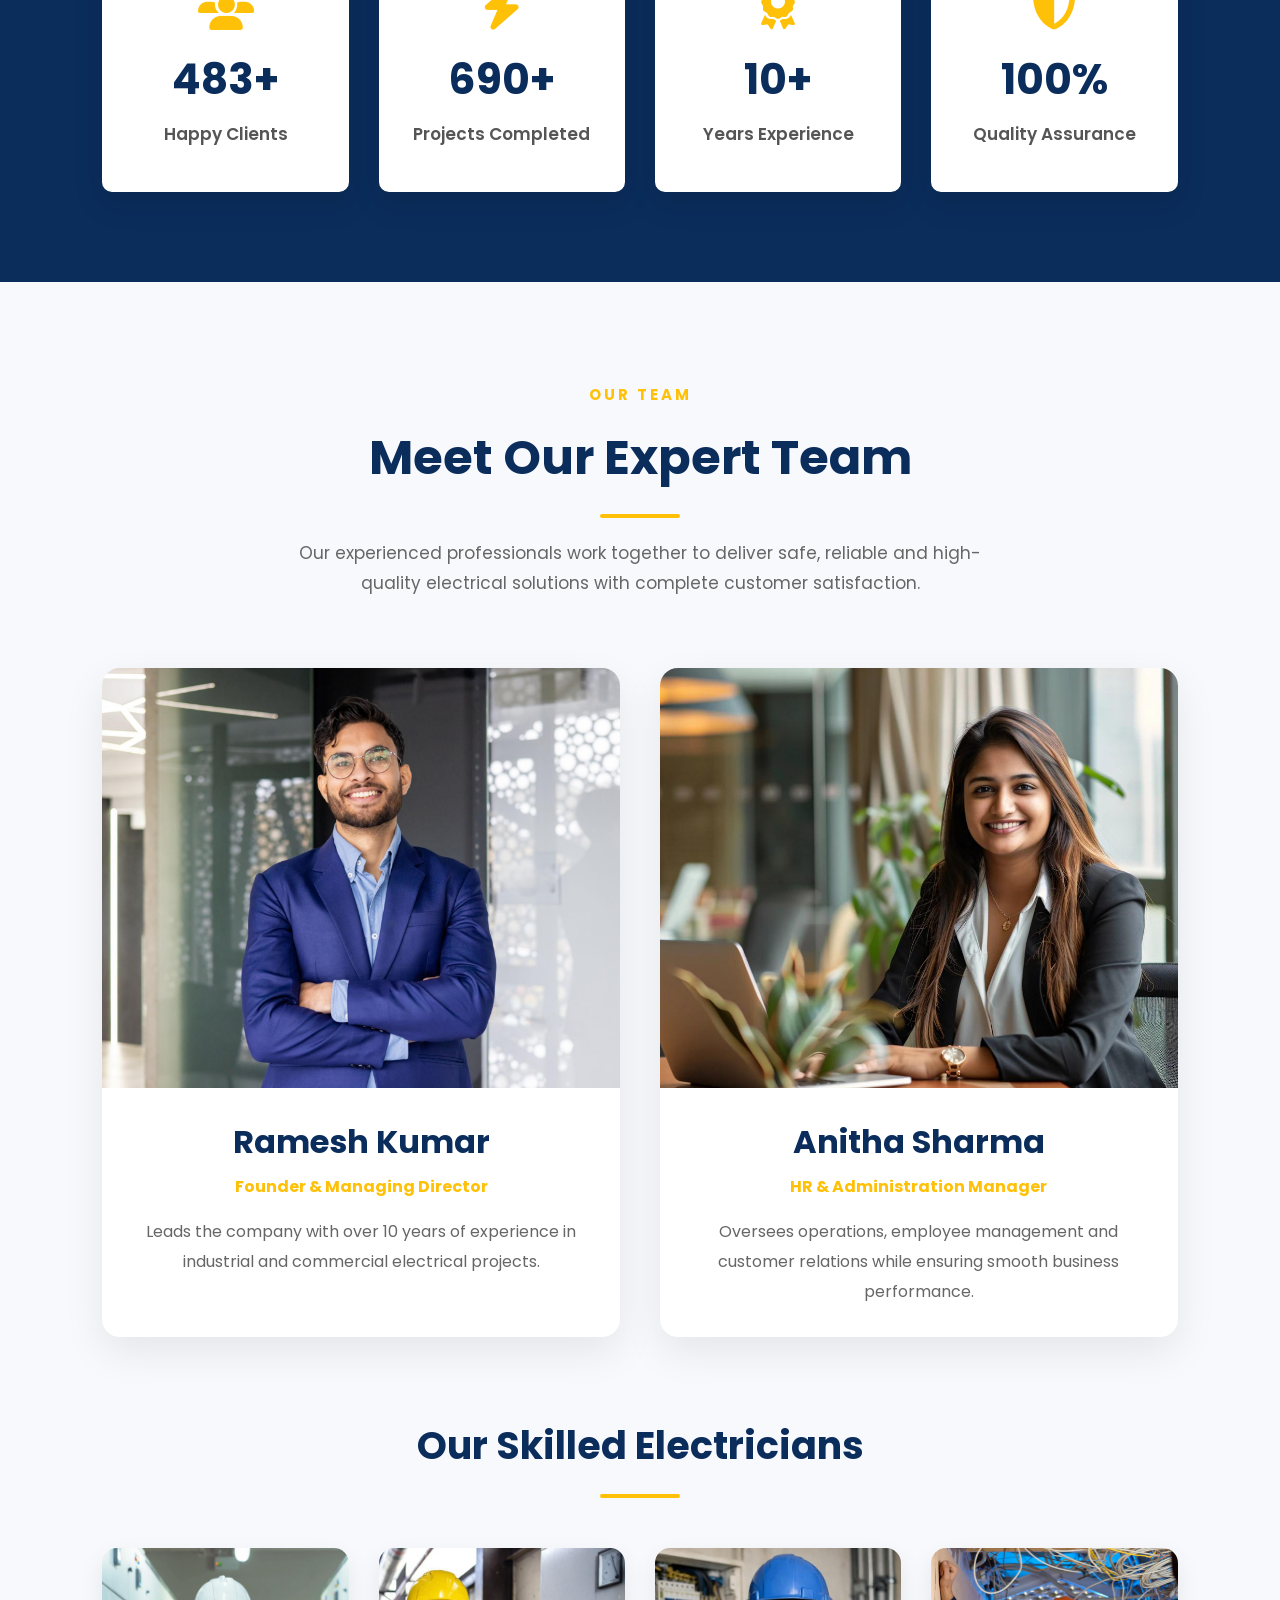
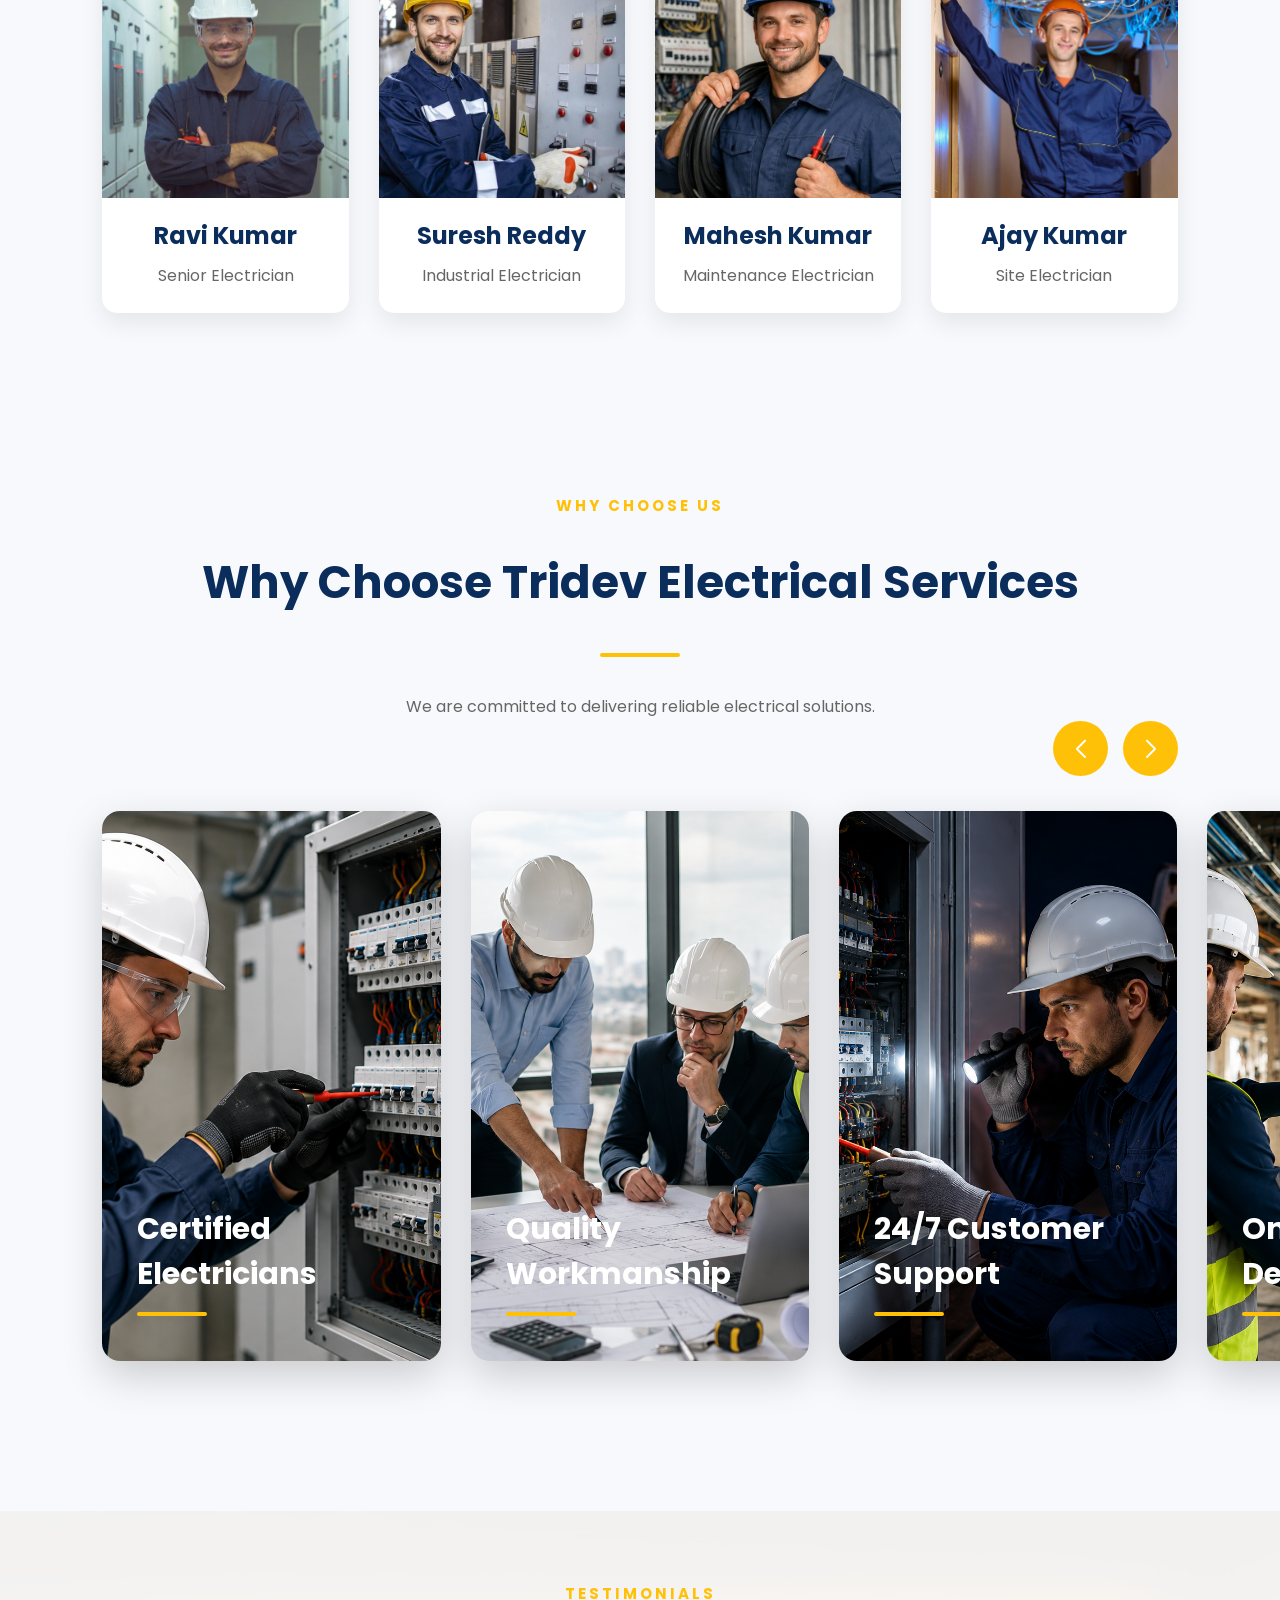
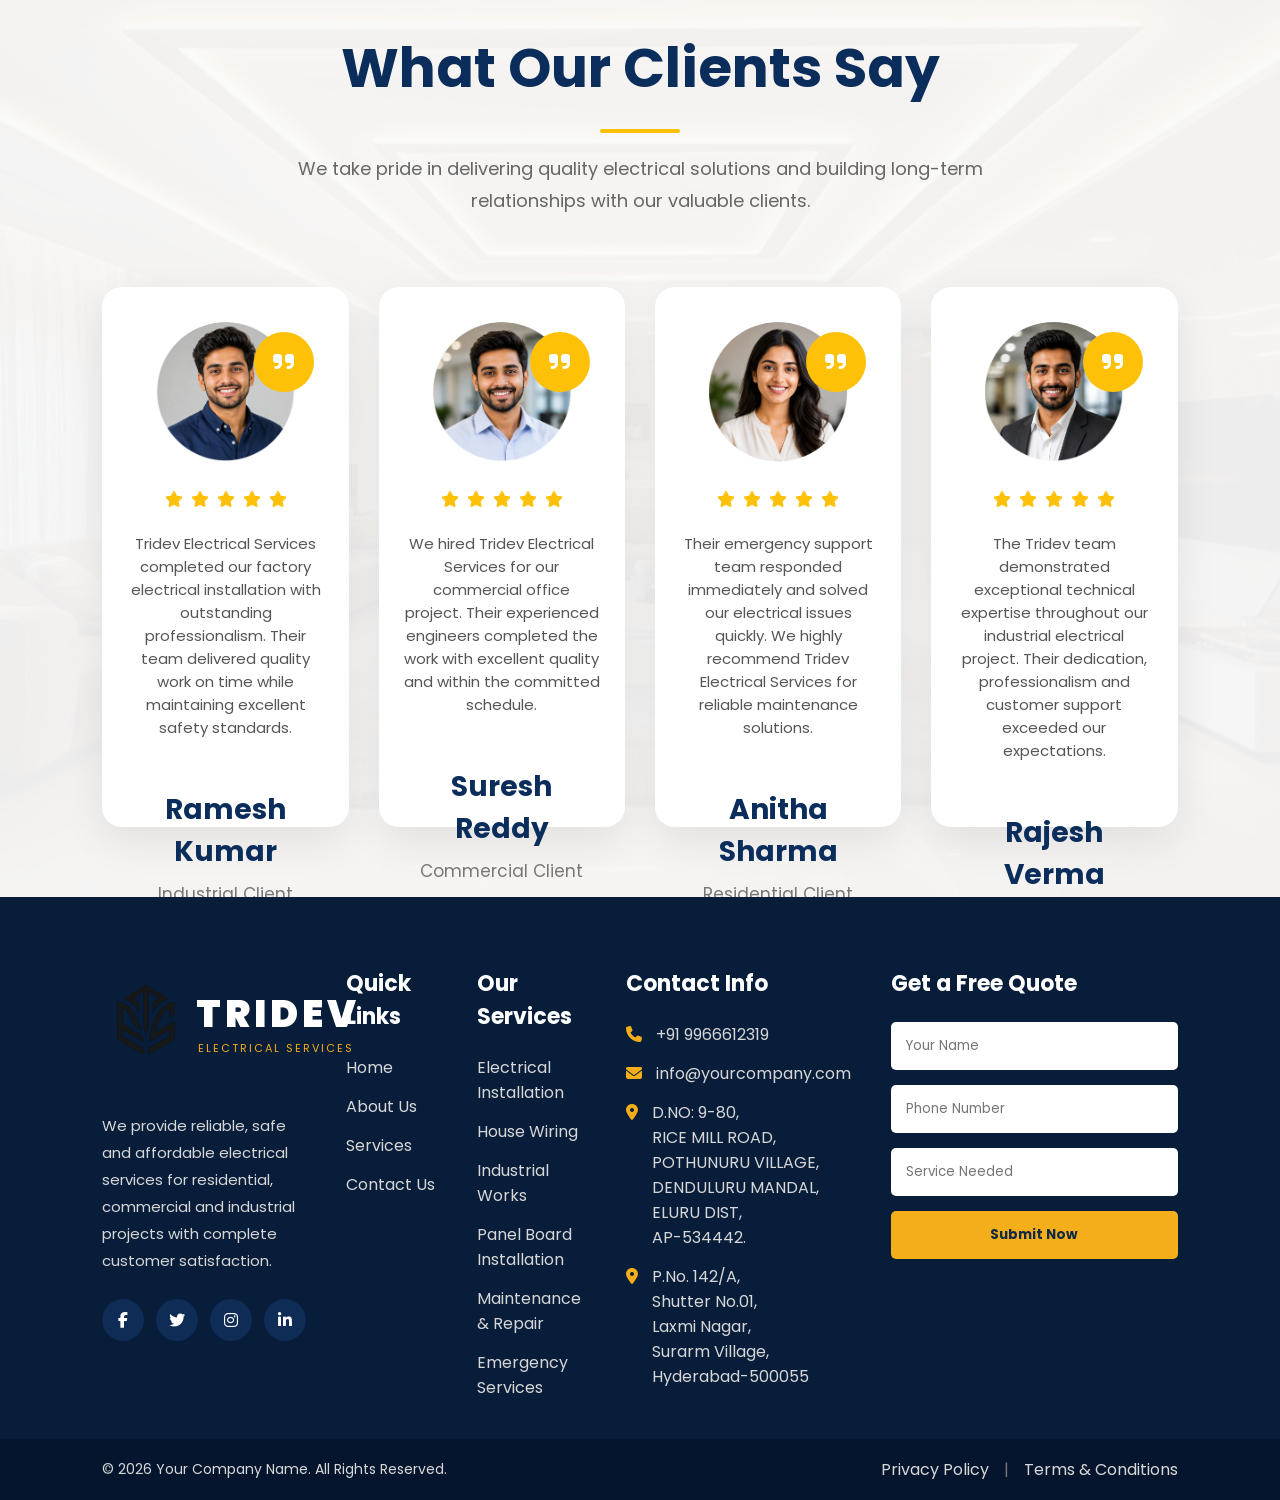
==== commit 389ddc2b: "updated" ====
--- a/htmls/about.html
+++ b/htmls/about.html
@@ -846,7 +846,7 @@
 
         <!-- Contact -->
 
-        <div class="footer-column">
+       <div class="footer-column">
 
             <h3>Contact Info</h3>
 
@@ -856,7 +856,7 @@
 
                     <i class="fa-solid fa-phone"></i>
 
-                    +91 7839384456
+                    +91 9966612319
 
                 </li>
 
@@ -872,11 +872,23 @@
 
                     <i class="fa-solid fa-location-dot"></i>
 
-                    Dwaraka Nagar,<br>
-
-                    Visakhapatnam,<br>
-
-                    Andhra Pradesh - 530016
+                    D.NO: 9-80, <br>
+                    RICE MILL ROAD,<br>
+                     POTHUNURU VILLAGE,<br>
+                      DENDULURU MANDAL,<br>
+                      ELURU DIST,<br>
+                      AP-534442.
+
+                </li>
+
+                <li>
+
+                    <i class="fa-solid fa-location-dot"></i>
+                        P.No. 142/A,<br>
+                        Shutter No.01,<br>
+                        Laxmi Nagar,<br>
+                        Surarm Village,<br>
+                        Hyderabad-500055
 
                 </li>
 
--- a/css/about.css
+++ b/css/about.css
@@ -6405,4 +6405,336 @@
         font-size: 10px;
     }
 
+}
+
+
+/* =========================================================
+   FINAL MOBILE NAV FIX
+   300px - 1080px TOUCH DEVICES
+   MENU MUST BE HIDDEN UNTIL ☰ IS CLICKED
+========================================================= */
+
+@media screen and (hover: none) and (pointer: coarse) and (max-width: 1080px) {
+
+    /* =========================================
+       NAV HIDDEN BY DEFAULT
+       ========================================= */
+
+    nav#mobileNav {
+        position: fixed !important;
+
+        top: 72px !important;
+        right: -240px !important;
+        left: auto !important;
+
+        width: 220px !important;
+        height: auto !important;
+
+        display: block !important;
+
+        margin: 0 !important;
+        padding: 0 !important;
+
+        background: #ffffff !important;
+
+        box-shadow: -5px 8px 20px rgba(0,0,0,0.20) !important;
+
+        z-index: 9999 !important;
+
+        opacity: 0 !important;
+        visibility: hidden !important;
+
+        pointer-events: none !important;
+
+        transform: translateX(0) !important;
+
+        transition:
+            right 0.35s ease,
+            opacity 0.2s ease,
+            visibility 0.2s ease !important;
+    }
+
+
+    /* =========================================
+       ONLY SHOW AFTER ☰ IS CLICKED
+       ========================================= */
+
+    nav#mobileNav.mobile-active {
+        position: fixed !important;
+
+        top: 72px !important;
+        right: 0 !important;
+        left: auto !important;
+
+        width: 220px !important;
+
+        display: block !important;
+
+        opacity: 1 !important;
+        visibility: visible !important;
+
+        pointer-events: auto !important;
+
+        z-index: 9999 !important;
+    }
+
+
+    /* =========================================
+       MENU LIST
+       ========================================= */
+
+    nav#mobileNav ul {
+        display: flex !important;
+
+        flex-direction: column !important;
+
+        width: 100% !important;
+
+        margin: 0 !important;
+        padding: 8px 0 !important;
+
+        gap: 0 !important;
+
+        list-style: none !important;
+    }
+
+
+    /* =========================================
+       MENU ITEMS
+       ========================================= */
+
+    nav#mobileNav ul li {
+        width: 100% !important;
+
+        margin: 0 !important;
+        padding: 0 !important;
+
+        position: relative !important;
+    }
+
+
+    /* =========================================
+       MENU LINKS
+       ========================================= */
+
+    nav#mobileNav ul li a {
+        display: block !important;
+
+        width: 100% !important;
+
+        box-sizing: border-box !important;
+
+        padding: 15px 20px !important;
+
+        color: #0b1d39 !important;
+
+        background: #ffffff !important;
+
+        font-size: 16px !important;
+
+        font-weight: 500 !important;
+
+        line-height: 1.2 !important;
+
+        text-decoration: none !important;
+
+        white-space: nowrap !important;
+    }
+
+
+    /* =========================================
+       ACTIVE LINK
+       ========================================= */
+
+    nav#mobileNav ul li a.active {
+        color: #f4c542 !important;
+
+        background: #fafafa !important;
+    }
+
+
+    /* =========================================
+       REMOVE DESKTOP UNDERLINES
+       ========================================= */
+
+    nav#mobileNav ul li::after,
+    nav#mobileNav ul li a::after,
+    nav#mobileNav ul li a.active::after {
+        display: none !important;
+
+        content: none !important;
+    }
+
+
+    /* =========================================
+       HAMBURGER
+       ========================================= */
+
+    .menu-button {
+        display: flex !important;
+
+        visibility: visible !important;
+
+        opacity: 1 !important;
+
+        pointer-events: auto !important;
+
+        z-index: 10000 !important;
+    }
+
+}
+
+/* =========================================================
+   TABLET / DESKTOP VIEW
+   800px - 1080px
+   SHOW NAVIGATION HEADINGS
+   HIDE HAMBURGER
+========================================================= */
+
+@media screen and (min-width: 800px) and (max-width: 1080px) {
+
+    /* =========================================
+       SHOW HOME / ABOUT / SERVICES / CONTACT
+    ========================================= */
+
+    nav#mobileNav {
+
+        position: static !important;
+
+        top: auto !important;
+        right: auto !important;
+        left: auto !important;
+
+        width: auto !important;
+        height: auto !important;
+
+        display: block !important;
+
+        margin-left: auto !important;
+        padding: 0 !important;
+
+        background: transparent !important;
+
+        box-shadow: none !important;
+
+        opacity: 1 !important;
+        visibility: visible !important;
+
+        pointer-events: auto !important;
+
+        transform: none !important;
+
+        transition: none !important;
+
+        z-index: 1000 !important;
+    }
+
+
+    /* =========================================
+       NAVIGATION ROW
+    ========================================= */
+
+    nav#mobileNav ul {
+
+        display: flex !important;
+
+        flex-direction: row !important;
+
+        align-items: center !important;
+
+        justify-content: flex-end !important;
+
+        width: auto !important;
+
+        margin: 0 !important;
+        padding: 0 !important;
+
+        gap: 25px !important;
+
+        list-style: none !important;
+    }
+
+
+    /* =========================================
+       NAV ITEMS
+    ========================================= */
+
+    nav#mobileNav ul li {
+
+        width: auto !important;
+
+        margin: 0 !important;
+        padding: 0 !important;
+
+        position: relative !important;
+    }
+
+
+    /* =========================================
+       NAV LINKS
+    ========================================= */
+
+    nav#mobileNav ul li a {
+
+        display: inline-block !important;
+
+        width: auto !important;
+
+        padding: 8px 0 !important;
+
+        color: #000000 !important;
+
+        background: transparent !important;
+
+        font-size: 14px !important;
+
+        font-weight: 500 !important;
+
+        line-height: 1.2 !important;
+
+        text-decoration: none !important;
+
+        white-space: nowrap !important;
+    }
+
+
+    /* =========================================
+       HOVER
+    ========================================= */
+
+    nav#mobileNav ul li a:hover {
+
+        color: #f4c542 !important;
+
+        background: transparent !important;
+    }
+
+
+    /* =========================================
+       ACTIVE PAGE
+    ========================================= */
+
+    nav#mobileNav ul li a.active {
+
+        color: #f4c542 !important;
+
+        background: transparent !important;
+    }
+
+
+    /* =========================================
+       HAMBURGER MUST NOT SHOW
+    ========================================= */
+
+    .menu-button {
+
+        display: none !important;
+
+        visibility: hidden !important;
+
+        opacity: 0 !important;
+
+        pointer-events: none !important;
+    }
+
 }
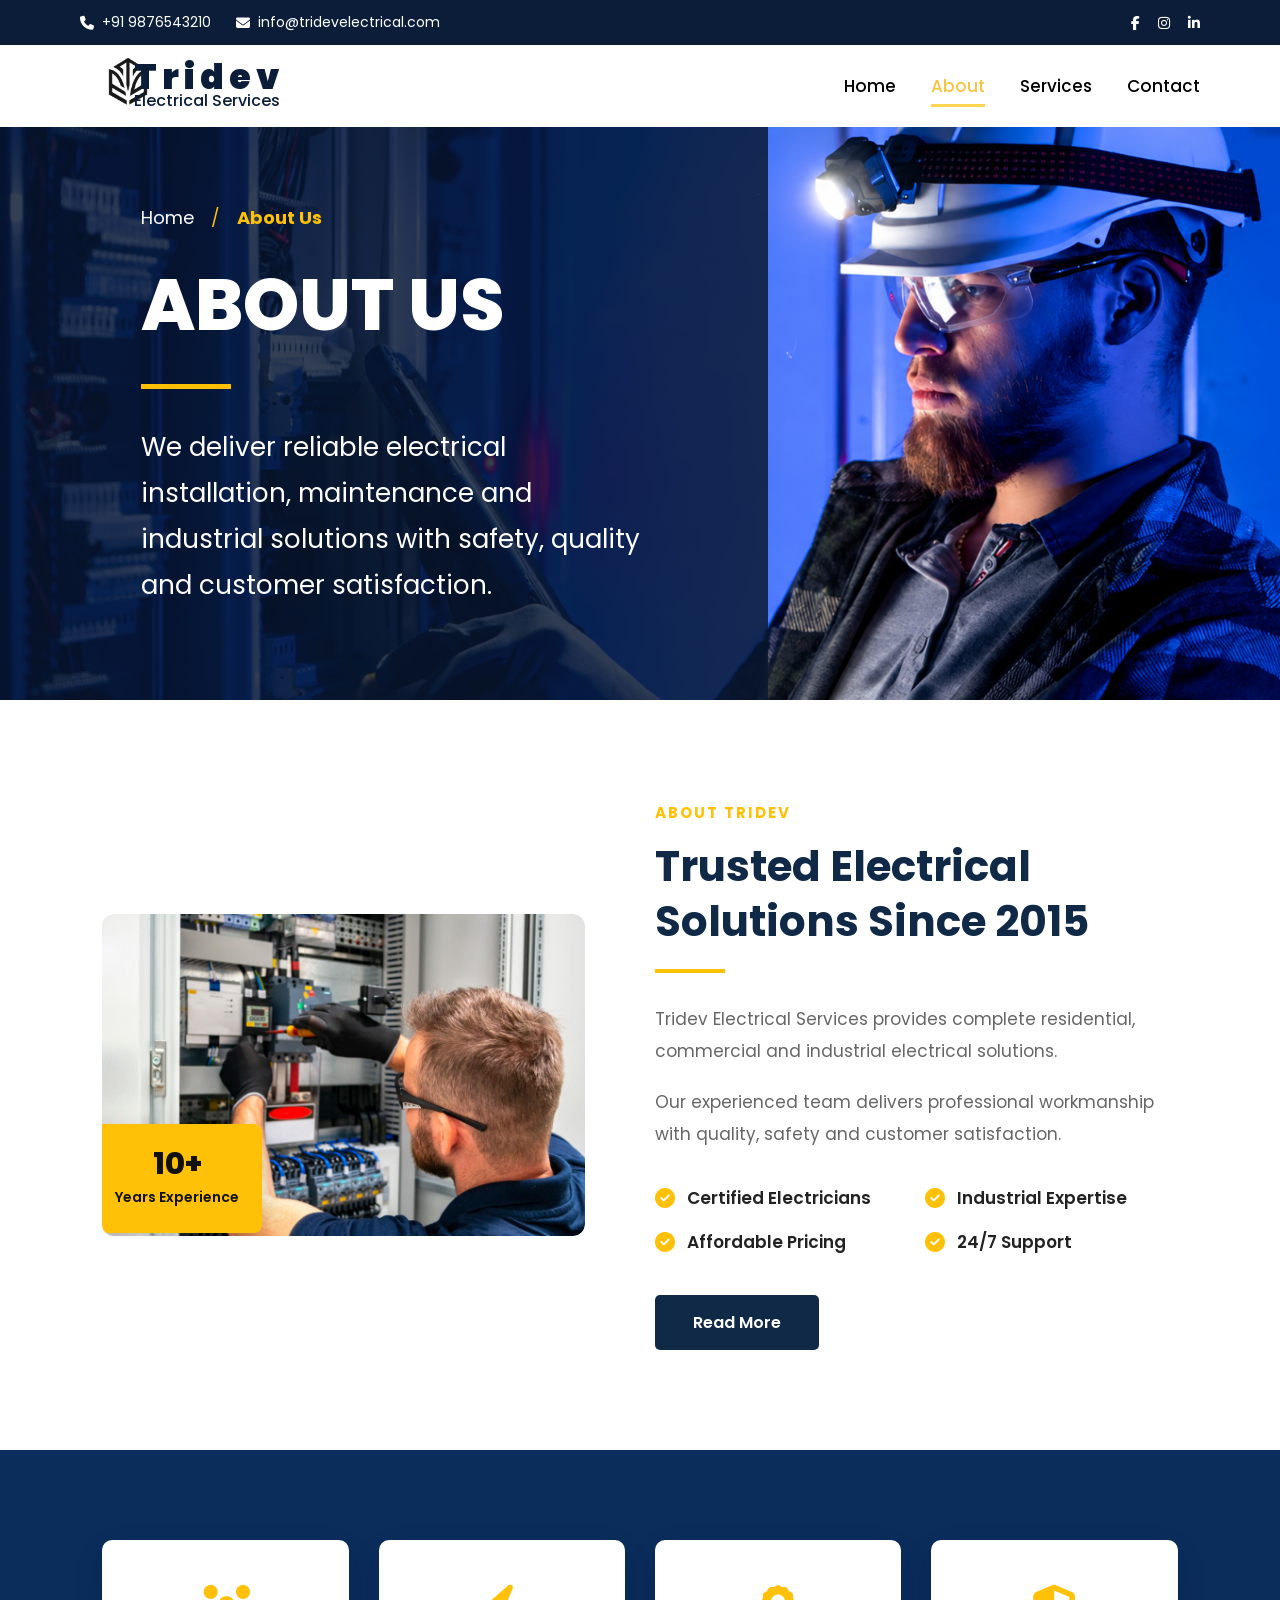
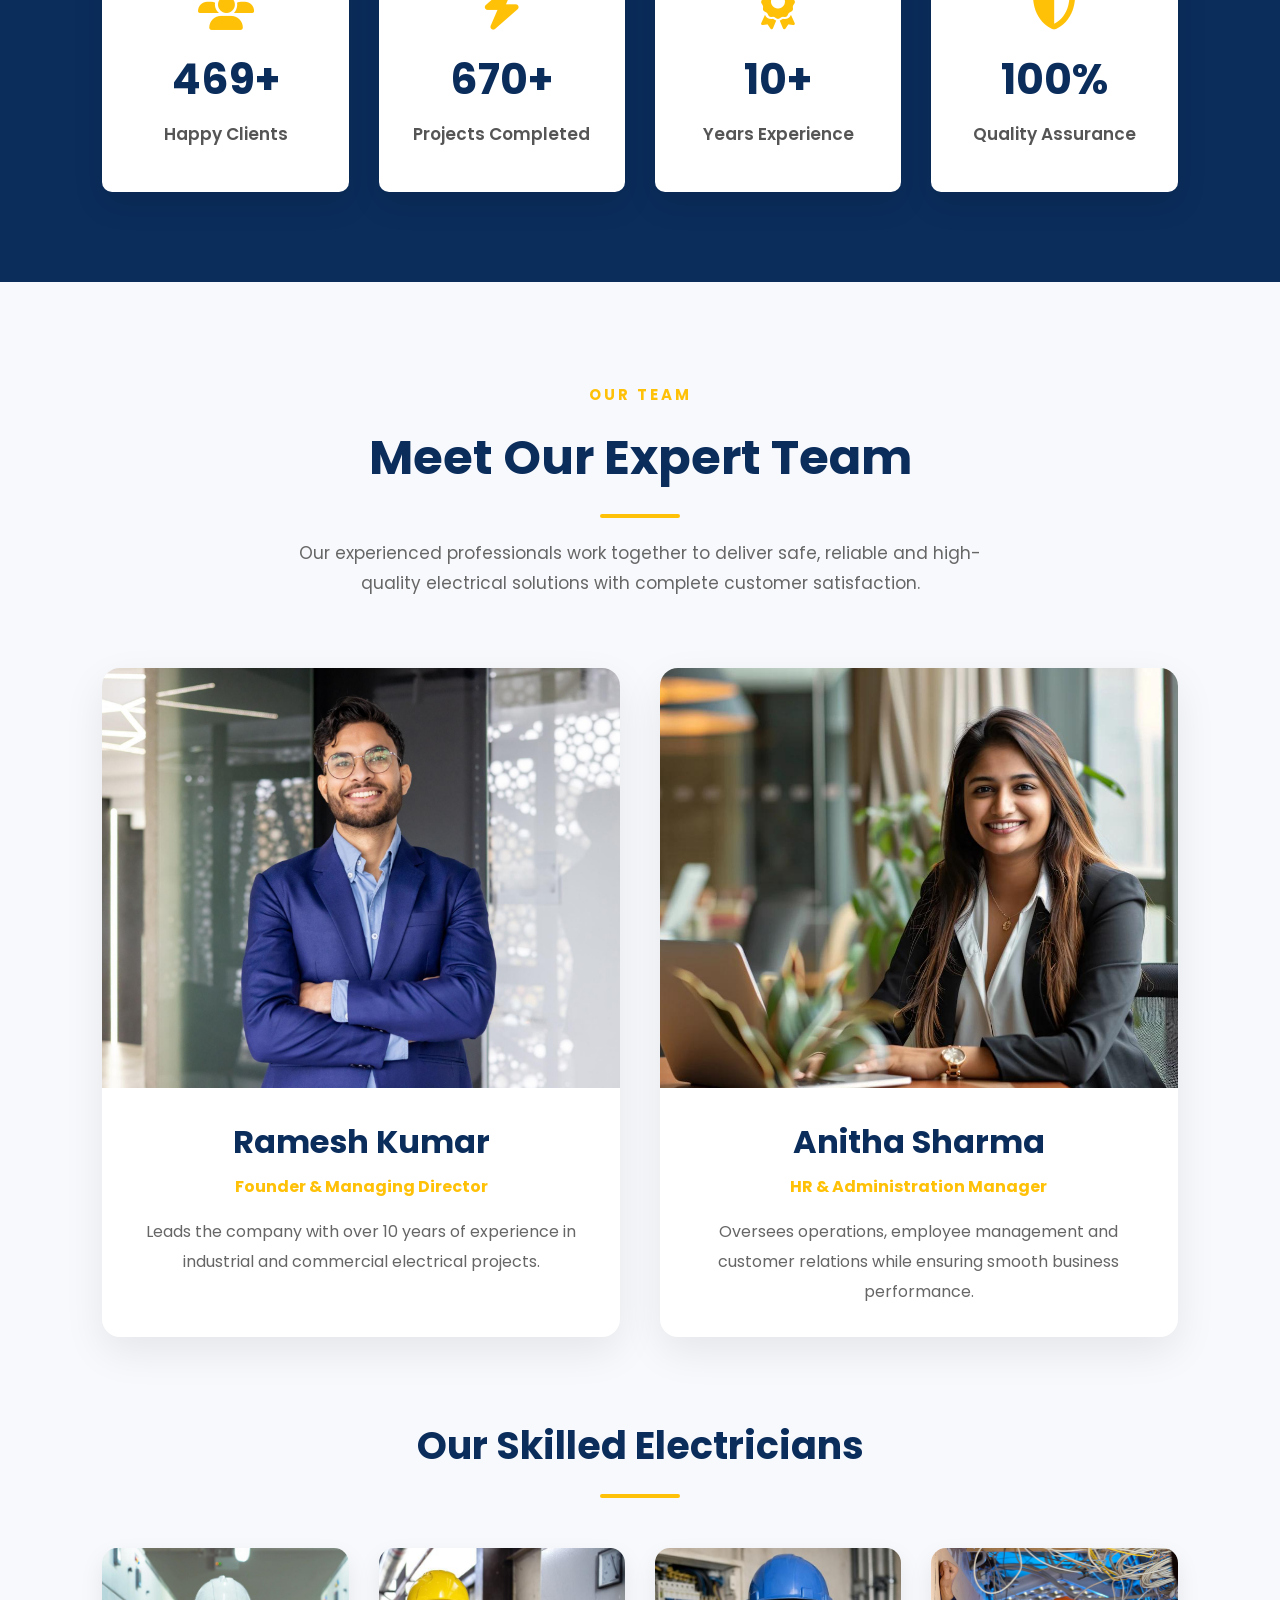
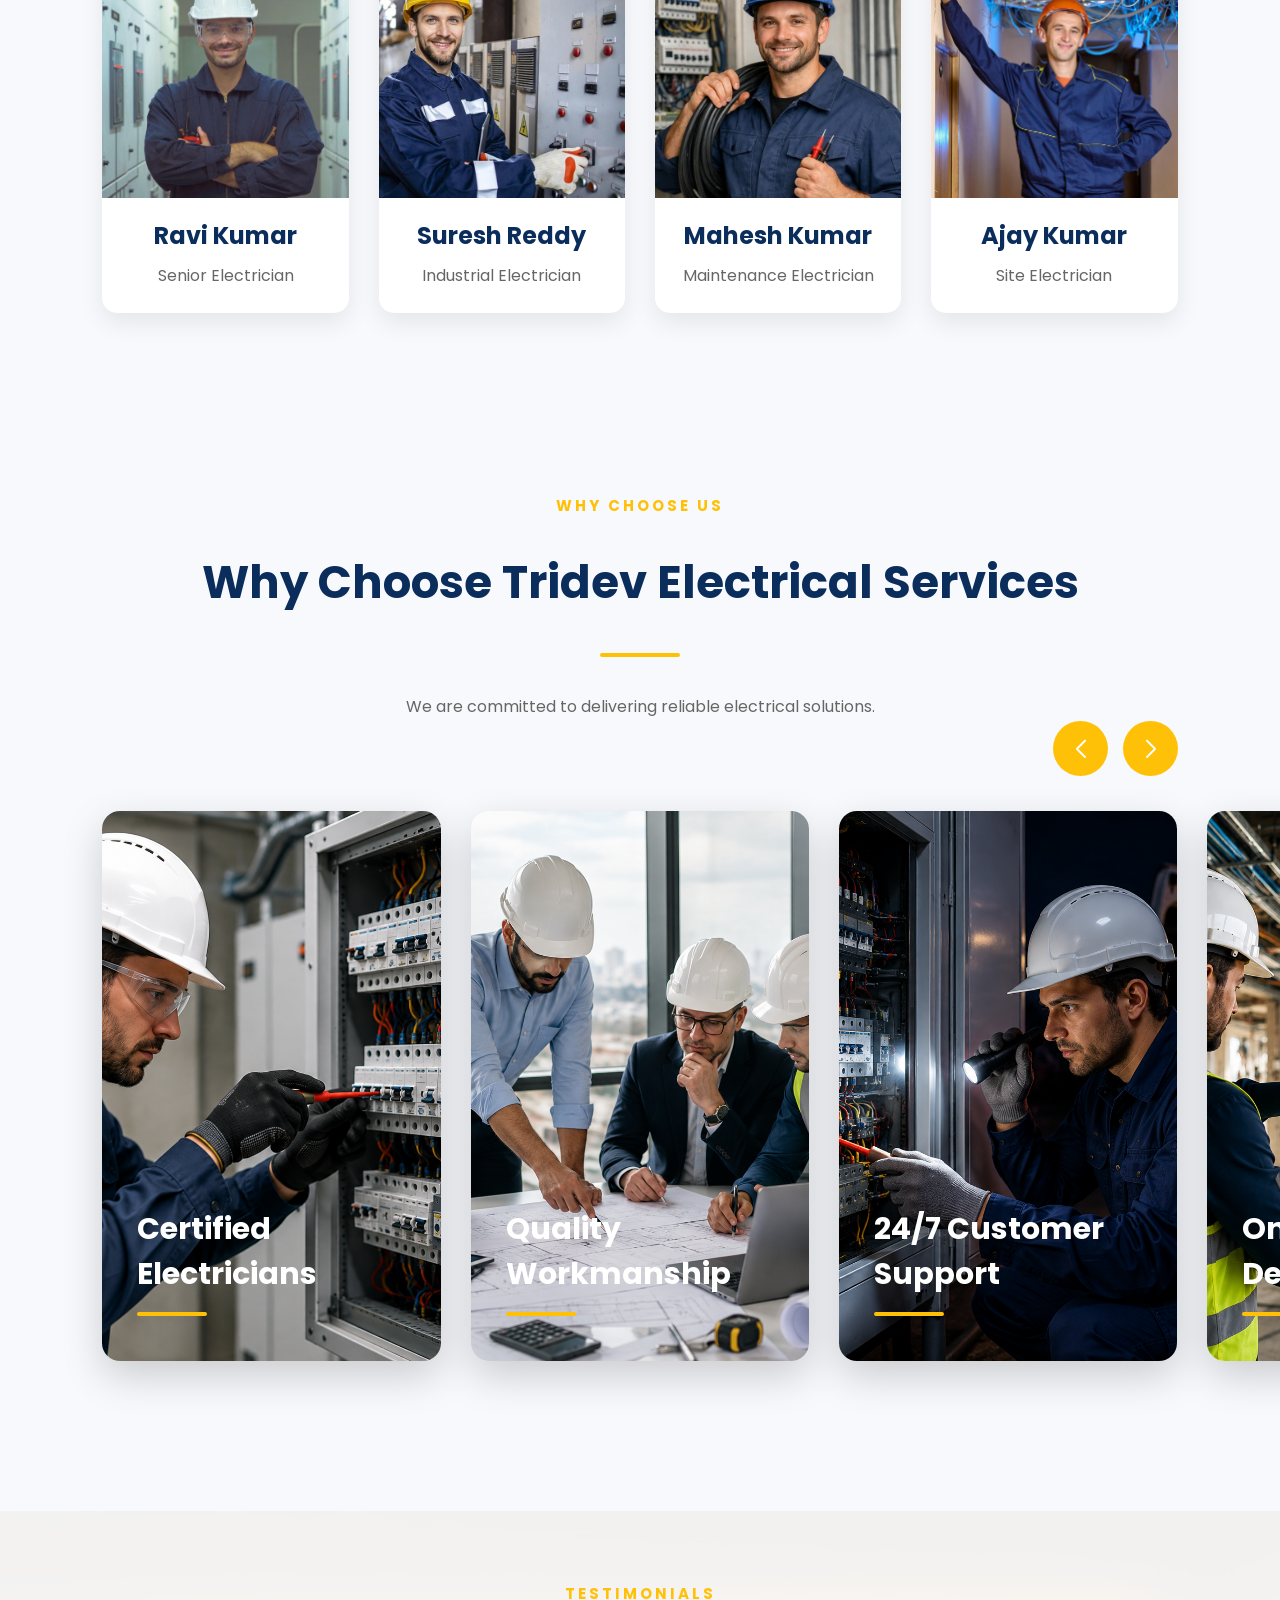
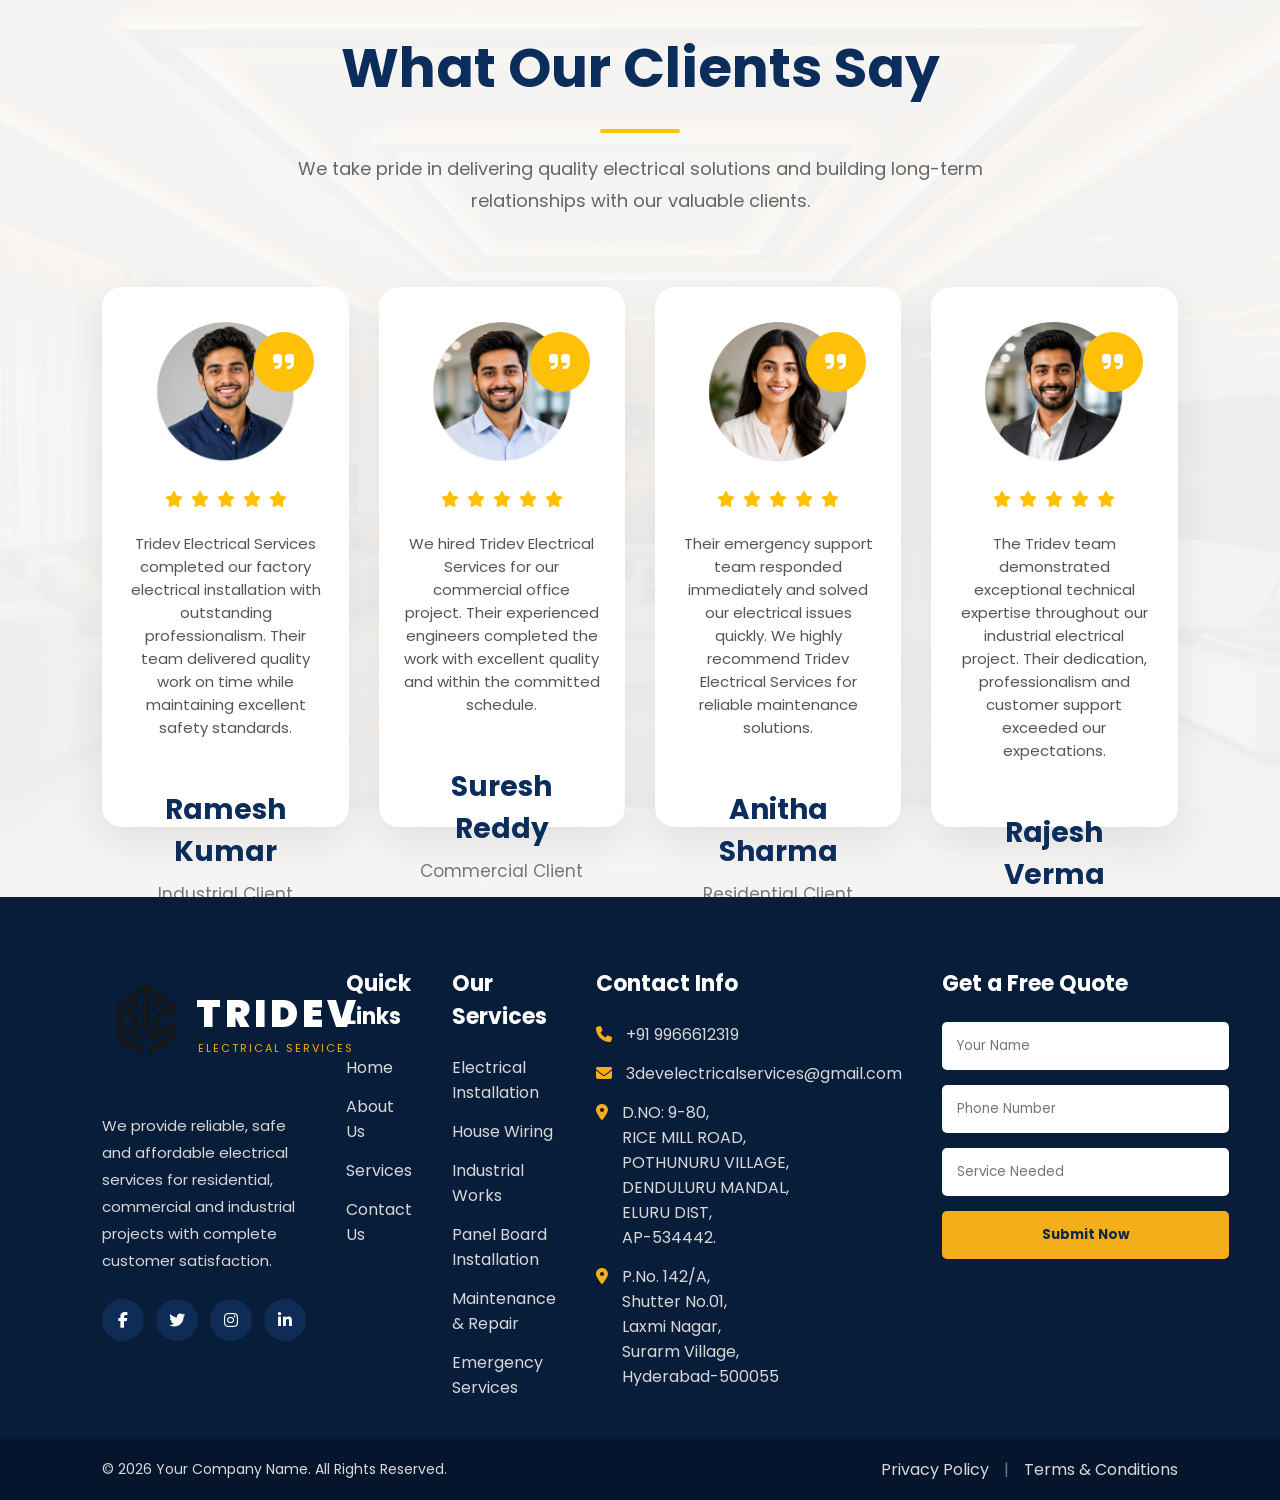
==== commit a951bc64: "Updated responsive CSS" ====
--- a/htmls/about.html
+++ b/htmls/about.html
@@ -864,8 +864,7 @@
 
                     <i class="fa-solid fa-envelope"></i>
 
-                    info@yourcompany.com
-
+                   3develectricalservices@gmail.com
                 </li>
 
                 <li>
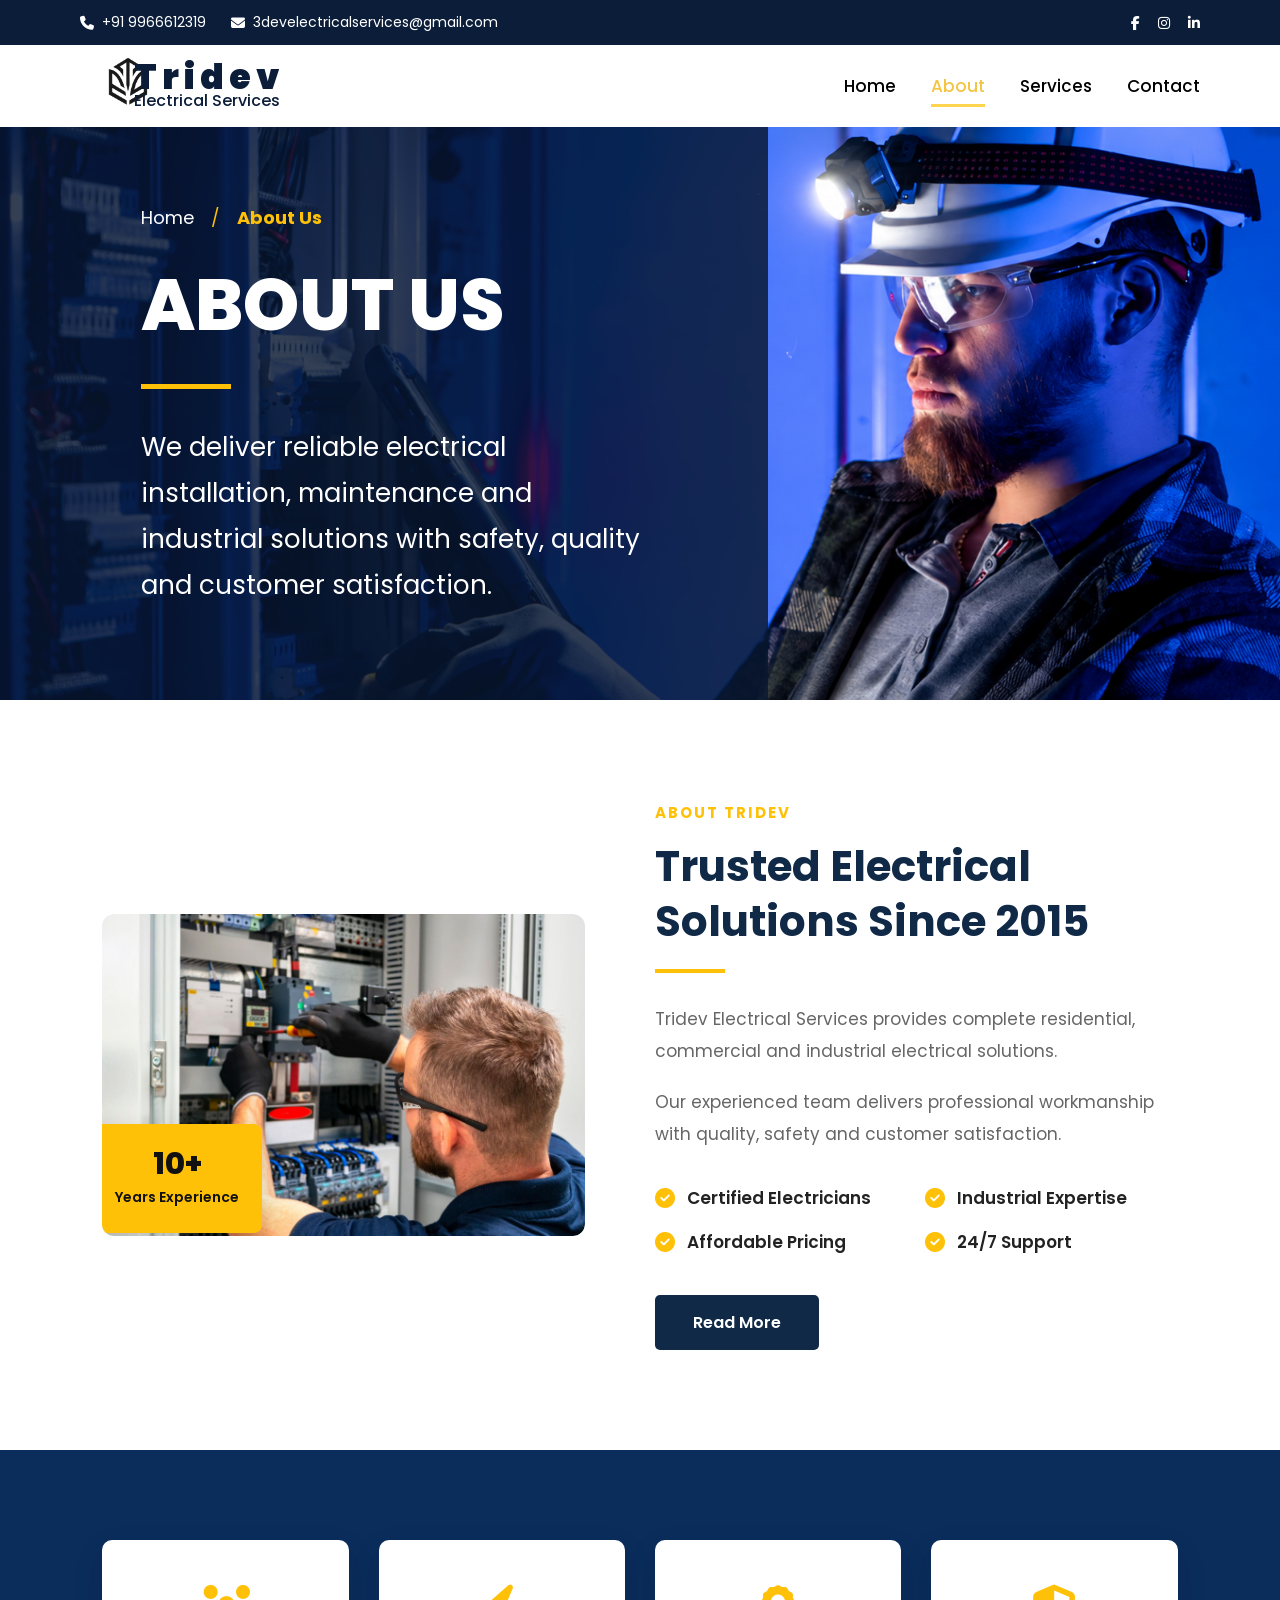
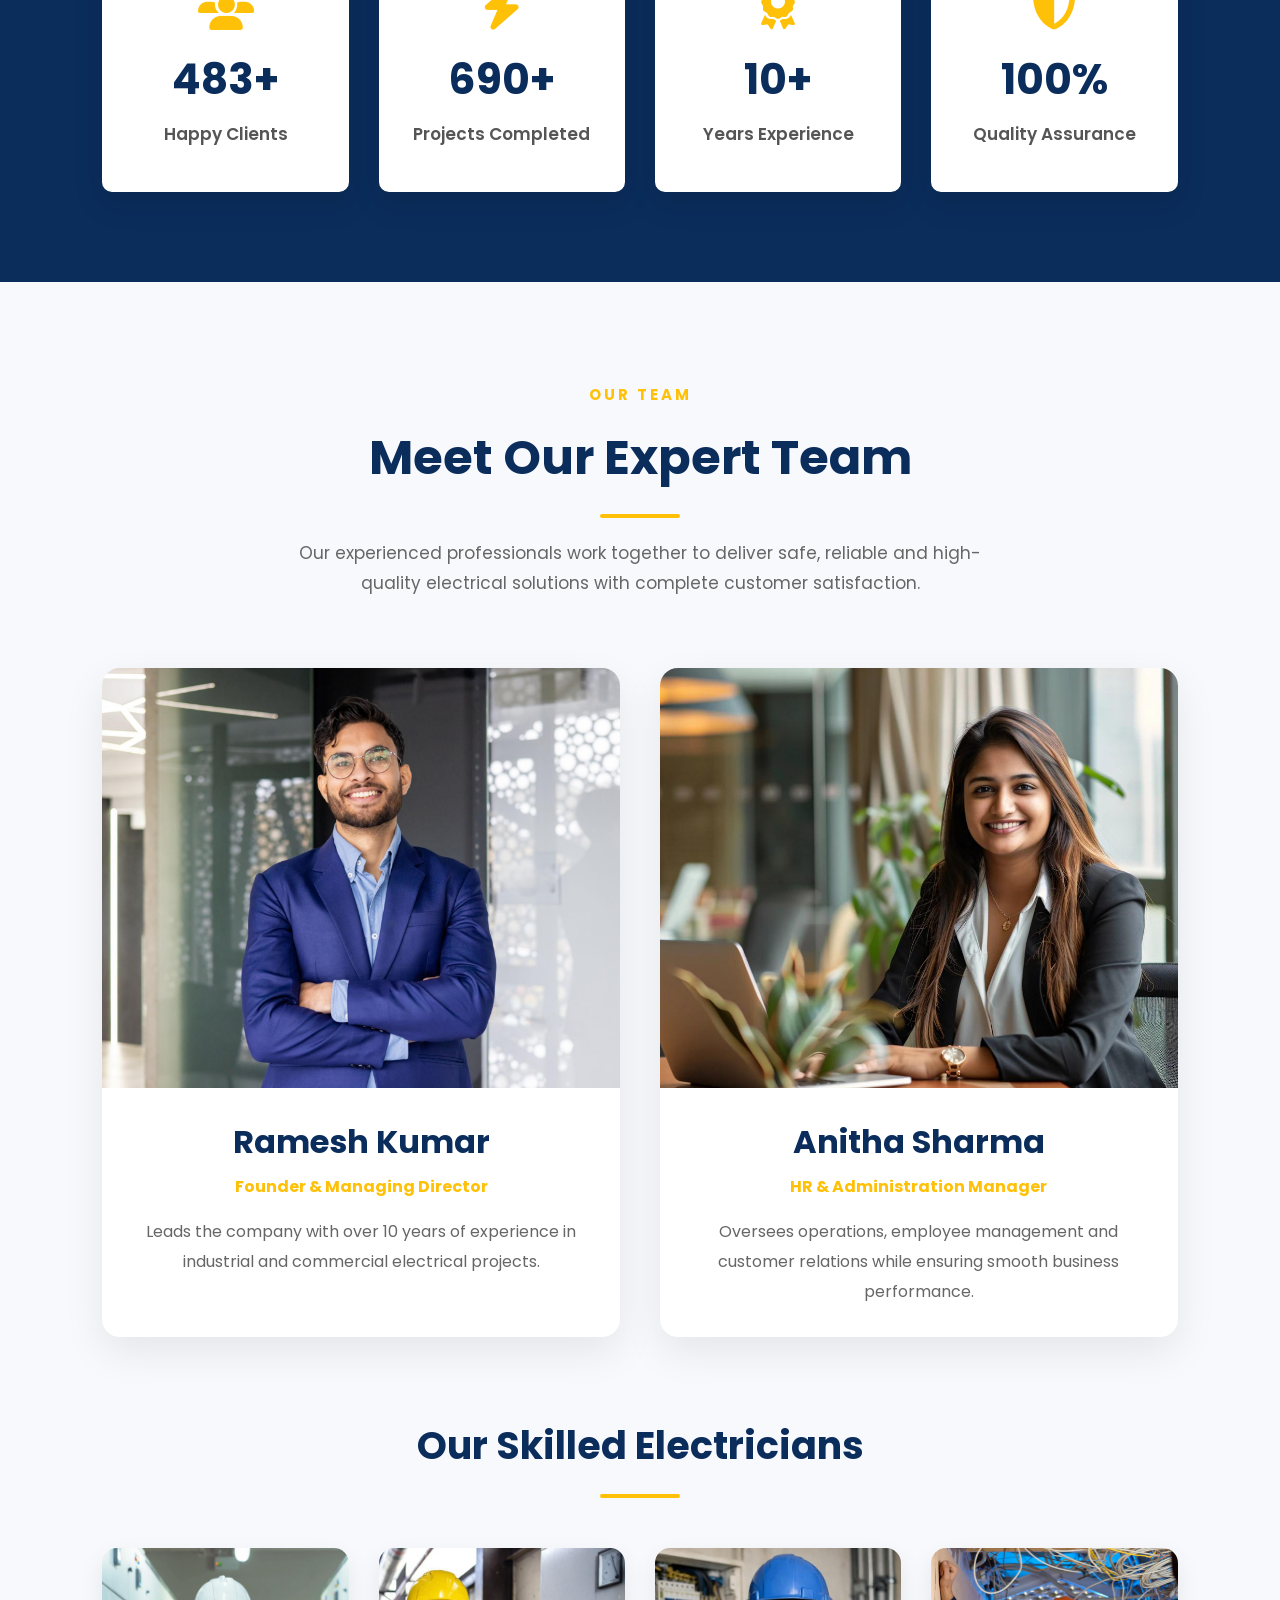
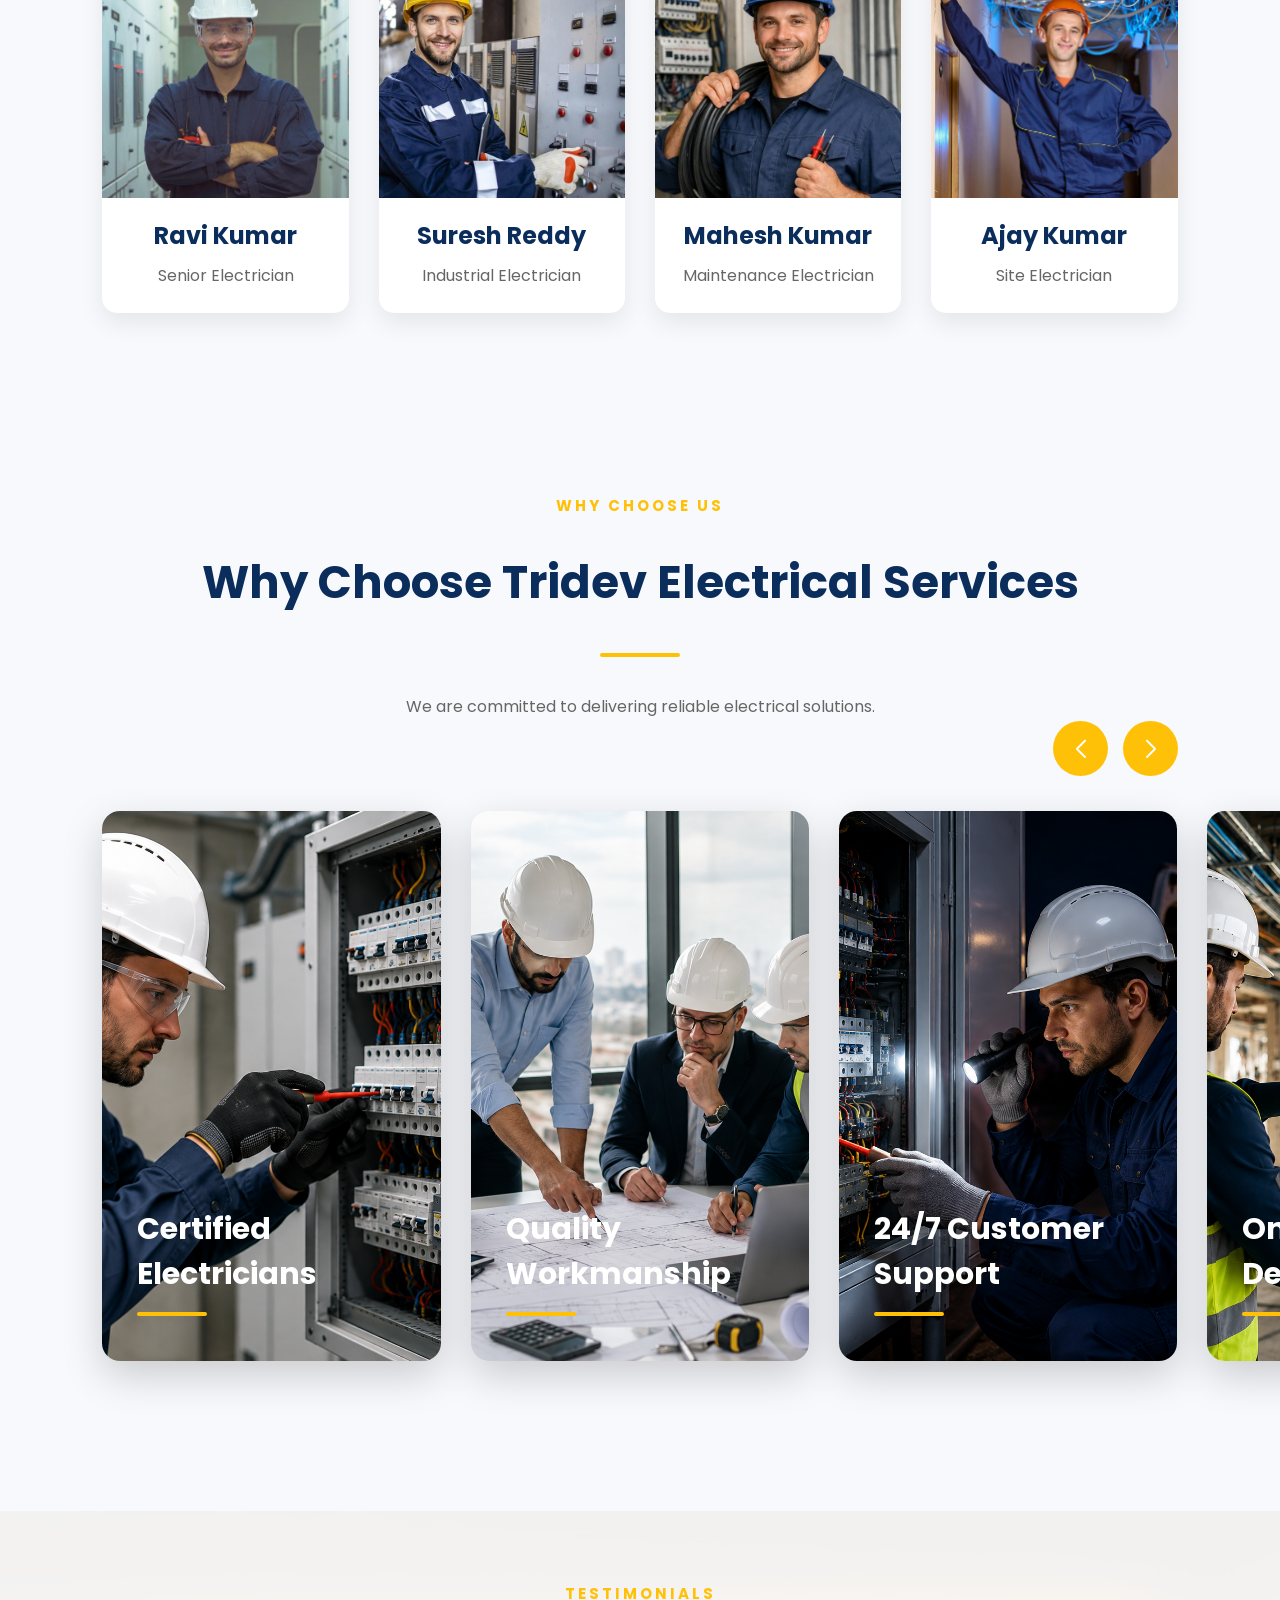
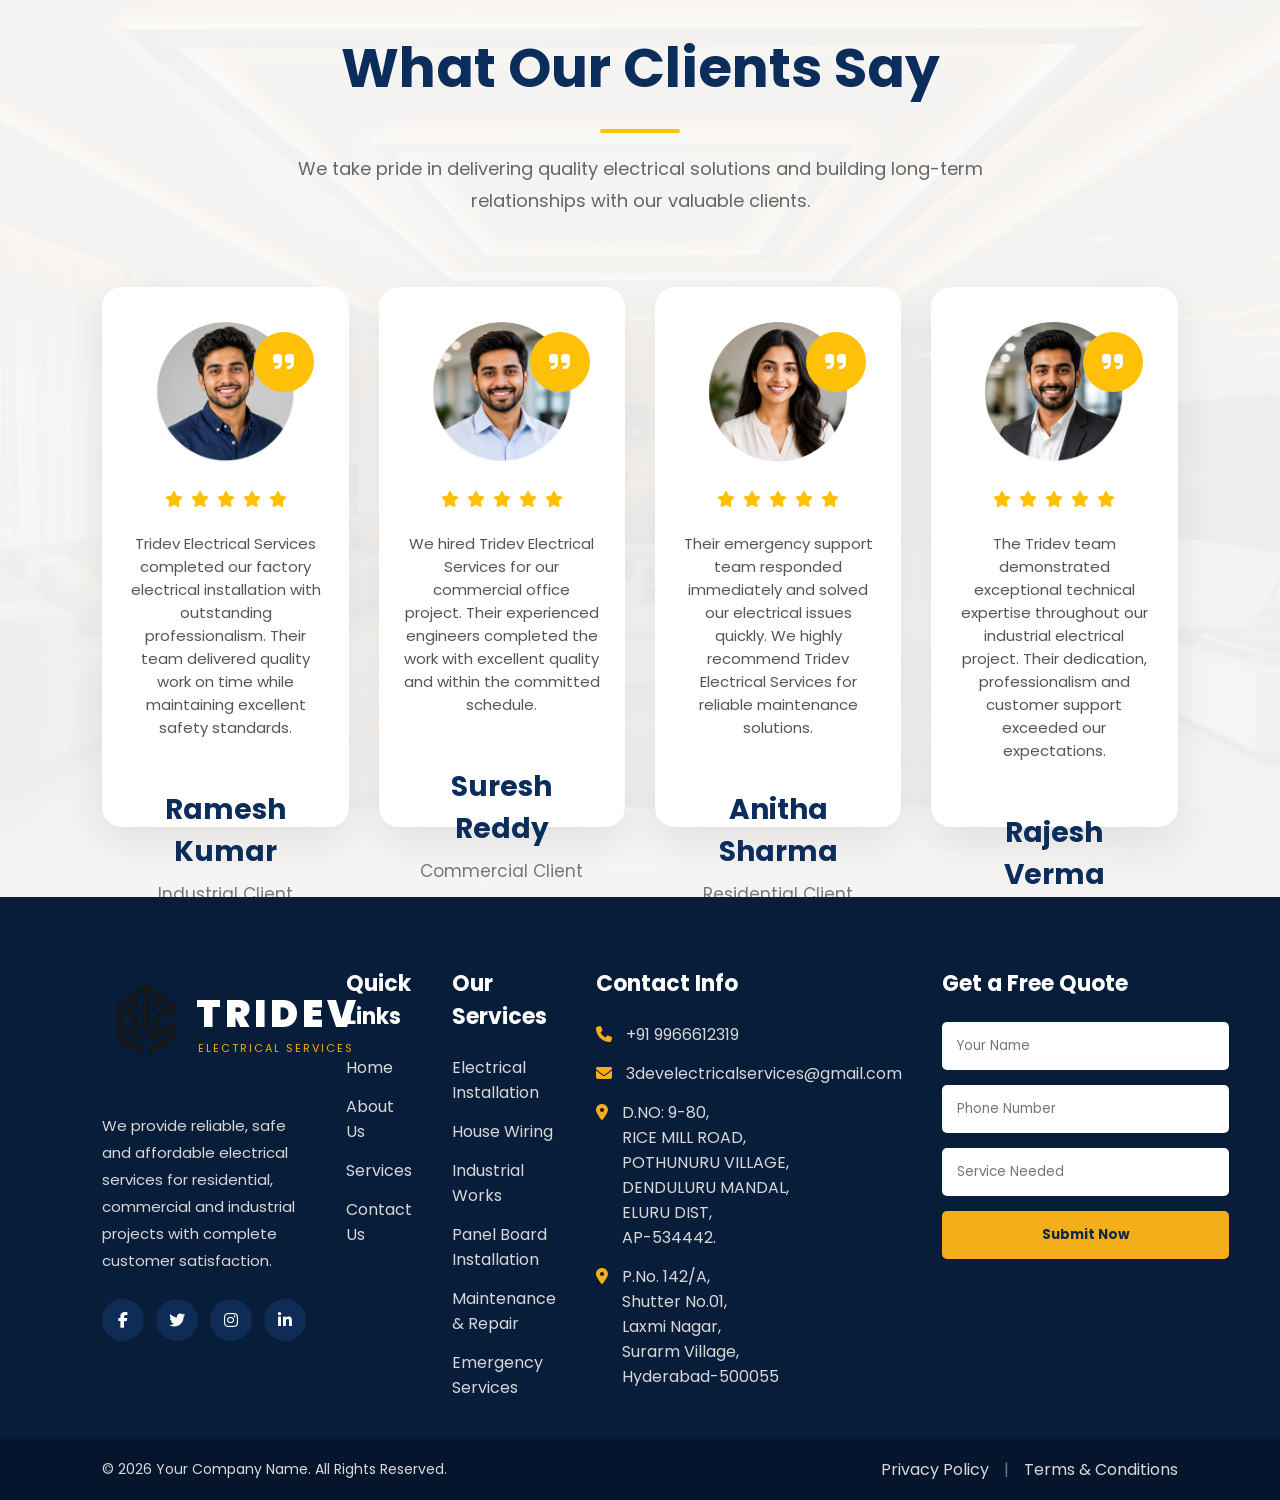
==== commit 37057dce: "Updated" ====
--- a/htmls/about.html
+++ b/htmls/about.html
@@ -29,8 +29,8 @@
  <div class="top-bar">
 
         <div class="top-left">
-            <span><i class="fa-solid fa-phone"></i> +91 9876543210</span>
-            <span><i class="fa-solid fa-envelope"></i> info@tridevelectrical.com</span>
+            <span><i class="fa-solid fa-phone"></i> +91 9966612319</span>
+            <span><i class="fa-solid fa-envelope"></i> 3develectricalservices@gmail.com</span>
         </div>
 
         <div class="top-right">
--- a/css/about.css
+++ b/css/about.css
@@ -6737,4 +6737,234 @@
         pointer-events: none !important;
     }
 
+}
+
+
+/* =========================================================
+   FINAL MOBILE WIDTH / ZOOM-OUT FIX
+   TOUCH DEVICES ONLY
+   KEEPS MOBILE CONTENT FITTED TO SCREEN
+========================================================= */
+
+@media screen and (hover: none) and (pointer: coarse) and (max-width: 799px) {
+
+    html,
+    body {
+        width: 100% !important;
+        max-width: 100% !important;
+        min-width: 0 !important;
+
+        margin: 0 !important;
+        padding: 0 !important;
+
+        overflow-x: hidden !important;
+    }
+
+
+    /* =========================================
+       IMPORTANT - PREVENT ANY ELEMENT
+       FROM CREATING RIGHT-SIDE SPACE
+    ========================================= */
+
+    *,
+    *::before,
+    *::after {
+        box-sizing: border-box !important;
+    }
+
+
+    /* =========================================
+       MAIN PAGE ELEMENTS
+    ========================================= */
+
+    body > *,
+    main,
+    section,
+    header,
+    footer,
+    nav,
+    div {
+        max-width: 100% !important;
+    }
+
+
+    /* =========================================
+       IMAGES
+    ========================================= */
+
+    img {
+        max-width: 100% !important;
+    }
+
+
+    /* =========================================
+       HEADER
+    ========================================= */
+
+    header,
+    header.sticky {
+        width: 100% !important;
+        max-width: 100% !important;
+
+        left: 0 !important;
+        right: 0 !important;
+    }
+
+
+    /* =========================================
+       TOP BAR
+    ========================================= */
+
+    .top-bar {
+        width: 100% !important;
+        max-width: 100% !important;
+
+        left: 0 !important;
+        right: 0 !important;
+    }
+
+
+    /* =========================================
+       HERO SECTIONS
+    ========================================= */
+
+    .about-hero,
+    .contact-hero,
+    .projects-hero,
+    .service-hero {
+        width: 100% !important;
+        max-width: 100% !important;
+
+        margin-left: 0 !important;
+        margin-right: 0 !important;
+    }
+
+
+    /* =========================================
+       MAIN SECTIONS
+    ========================================= */
+
+    .about,
+    .about-section,
+    .services,
+    .industries,
+    .projects,
+    .contact-section,
+    .map-section,
+    .main-footer {
+        width: 100% !important;
+        max-width: 100% !important;
+
+        margin-left: 0 !important;
+        margin-right: 0 !important;
+    }
+
+
+    /* =========================================
+       COMMON CONTAINERS
+    ========================================= */
+
+    .container,
+    .about .container,
+    .services .container,
+    .contact-container,
+    .footer-container,
+    .service-container,
+    .industry-container {
+        width: 100% !important;
+        max-width: 100% !important;
+
+        margin-left: auto !important;
+        margin-right: auto !important;
+    }
+
+
+    /* =========================================
+       PREVENT TEXT FROM MAKING PAGE WIDER
+    ========================================= */
+
+    h1,
+    h2,
+    h3,
+    h4,
+    h5,
+    h6,
+    p,
+    a,
+    span {
+        max-width: 100% !important;
+
+        overflow-wrap: break-word !important;
+        word-wrap: break-word !important;
+    }
+
+
+    /* =========================================
+       FORMS
+    ========================================= */
+
+    input,
+    textarea,
+    select,
+    button {
+        max-width: 100% !important;
+    }
+
+
+    /* =========================================
+       MOBILE NAV
+       HIDDEN UNTIL MENU BUTTON IS CLICKED
+    ========================================= */
+
+    nav#mobileNav {
+        position: fixed !important;
+
+        top: 72px !important;
+        right: -240px !important;
+        left: auto !important;
+
+        width: 220px !important;
+        max-width: 220px !important;
+
+        opacity: 0 !important;
+        visibility: hidden !important;
+        pointer-events: none !important;
+
+        z-index: 9999 !important;
+
+        transition:
+            right 0.35s ease,
+            opacity 0.2s ease,
+            visibility 0.2s ease !important;
+    }
+
+
+    /* =========================================
+       SHOW ONLY AFTER HAMBURGER CLICK
+    ========================================= */
+
+    nav#mobileNav.mobile-active {
+        right: 0 !important;
+
+        opacity: 1 !important;
+        visibility: visible !important;
+        pointer-events: auto !important;
+
+        width: 220px !important;
+        max-width: 220px !important;
+    }
+
+
+    /* =========================================
+       HAMBURGER ALWAYS VISIBLE
+    ========================================= */
+
+    .menu-button {
+        display: flex !important;
+
+        visibility: visible !important;
+        opacity: 1 !important;
+
+        pointer-events: auto !important;
+    }
 }
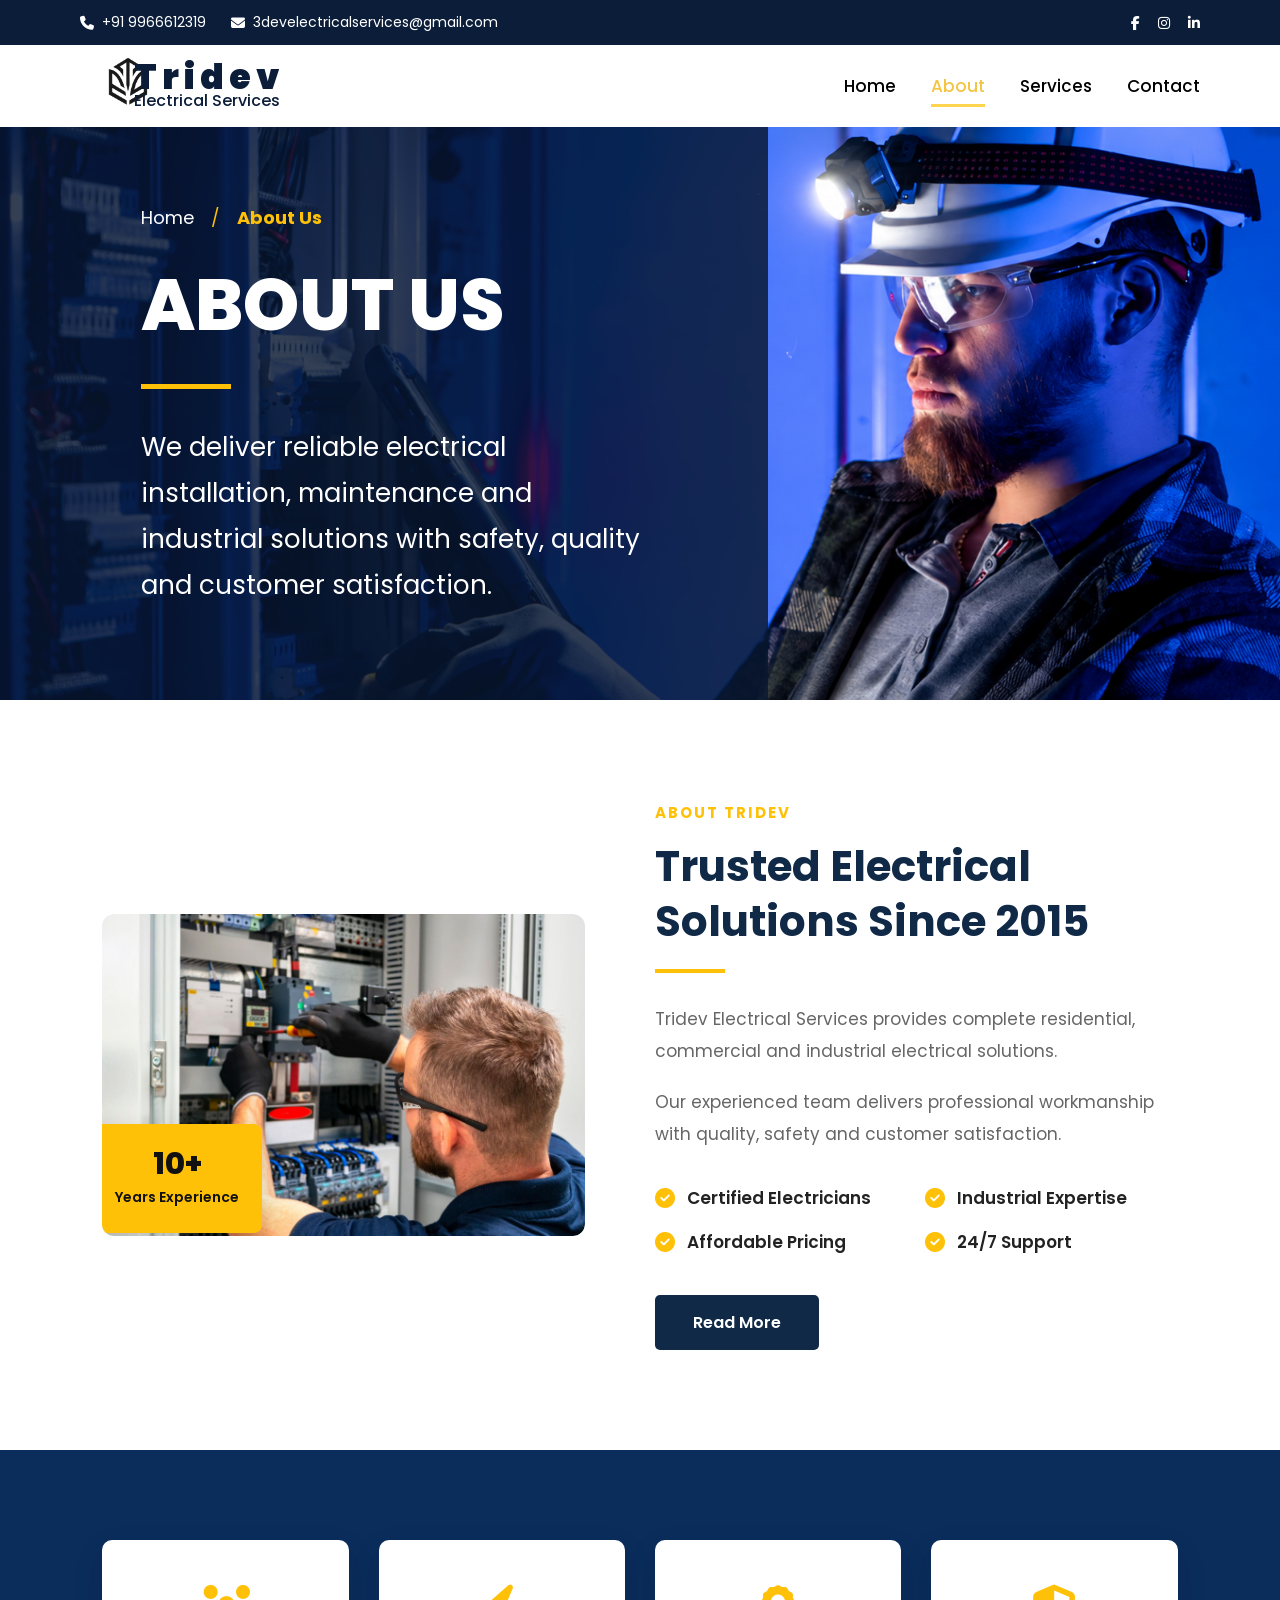
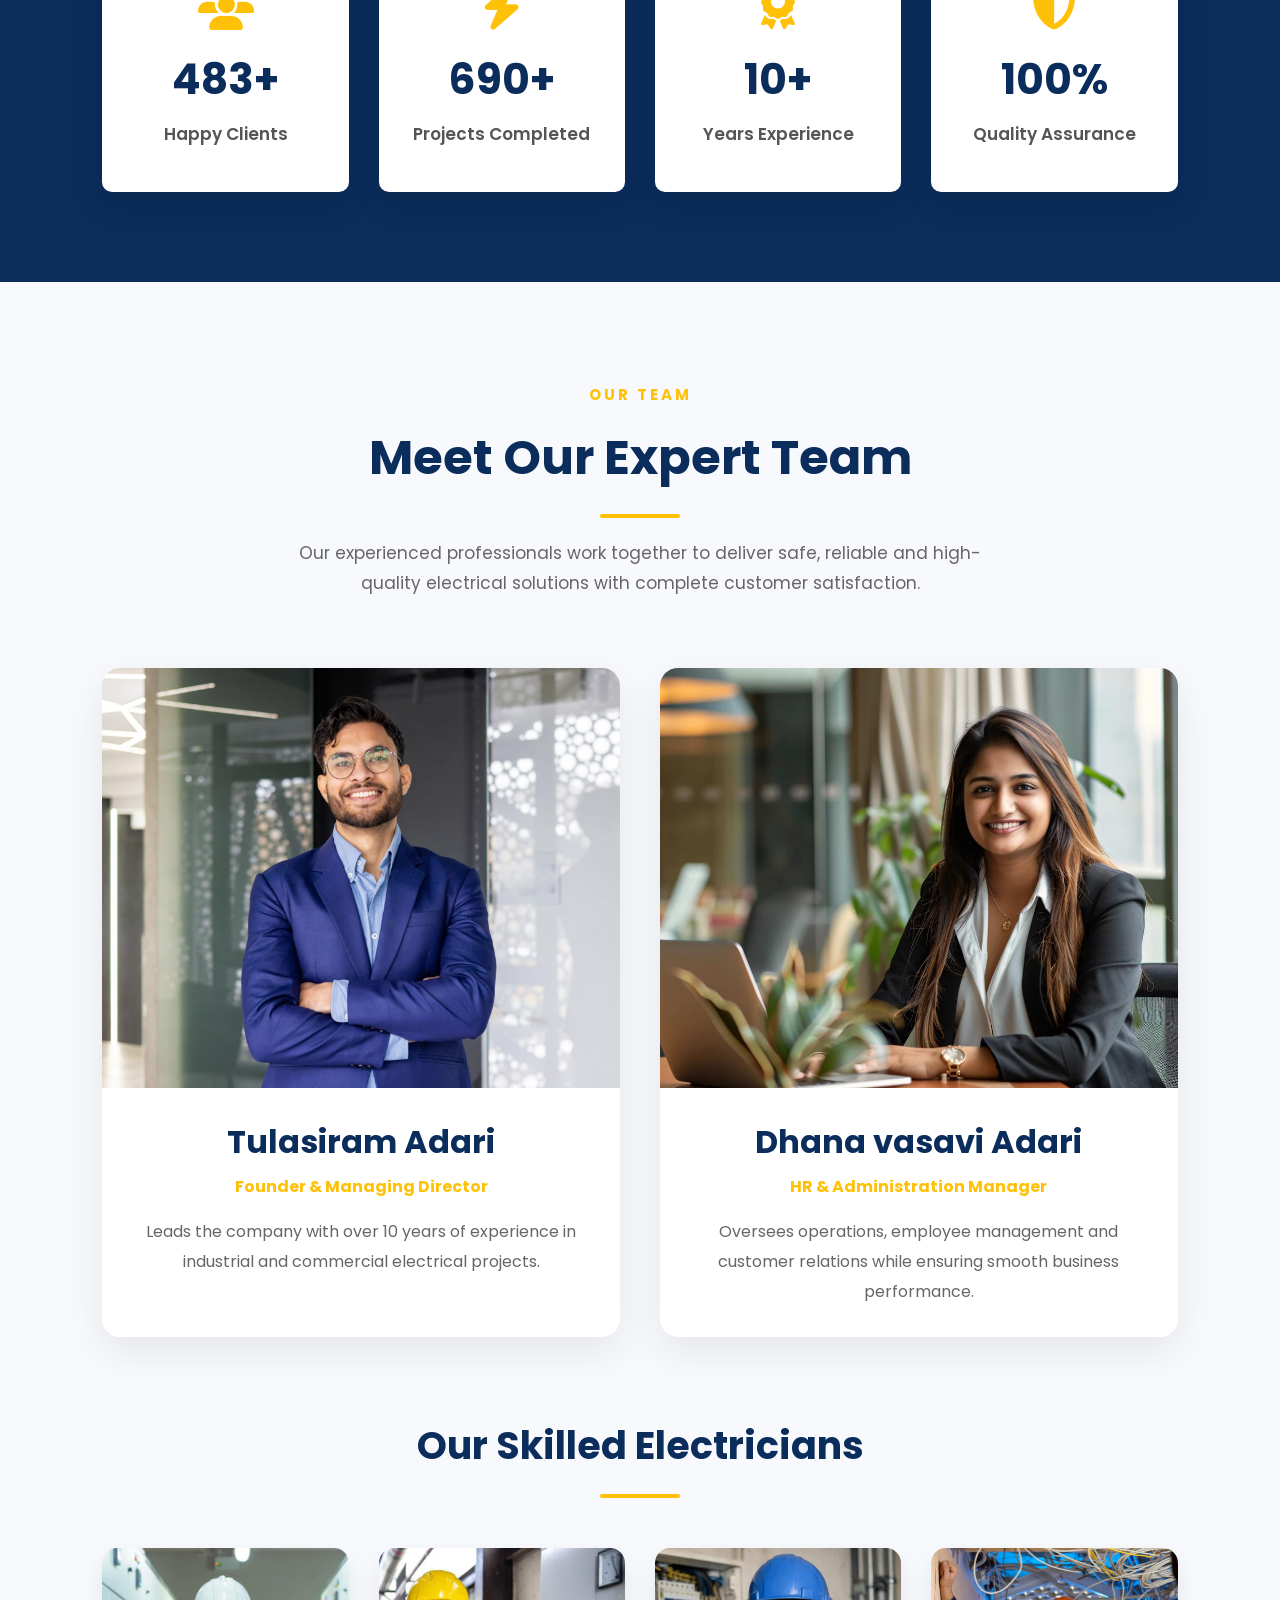
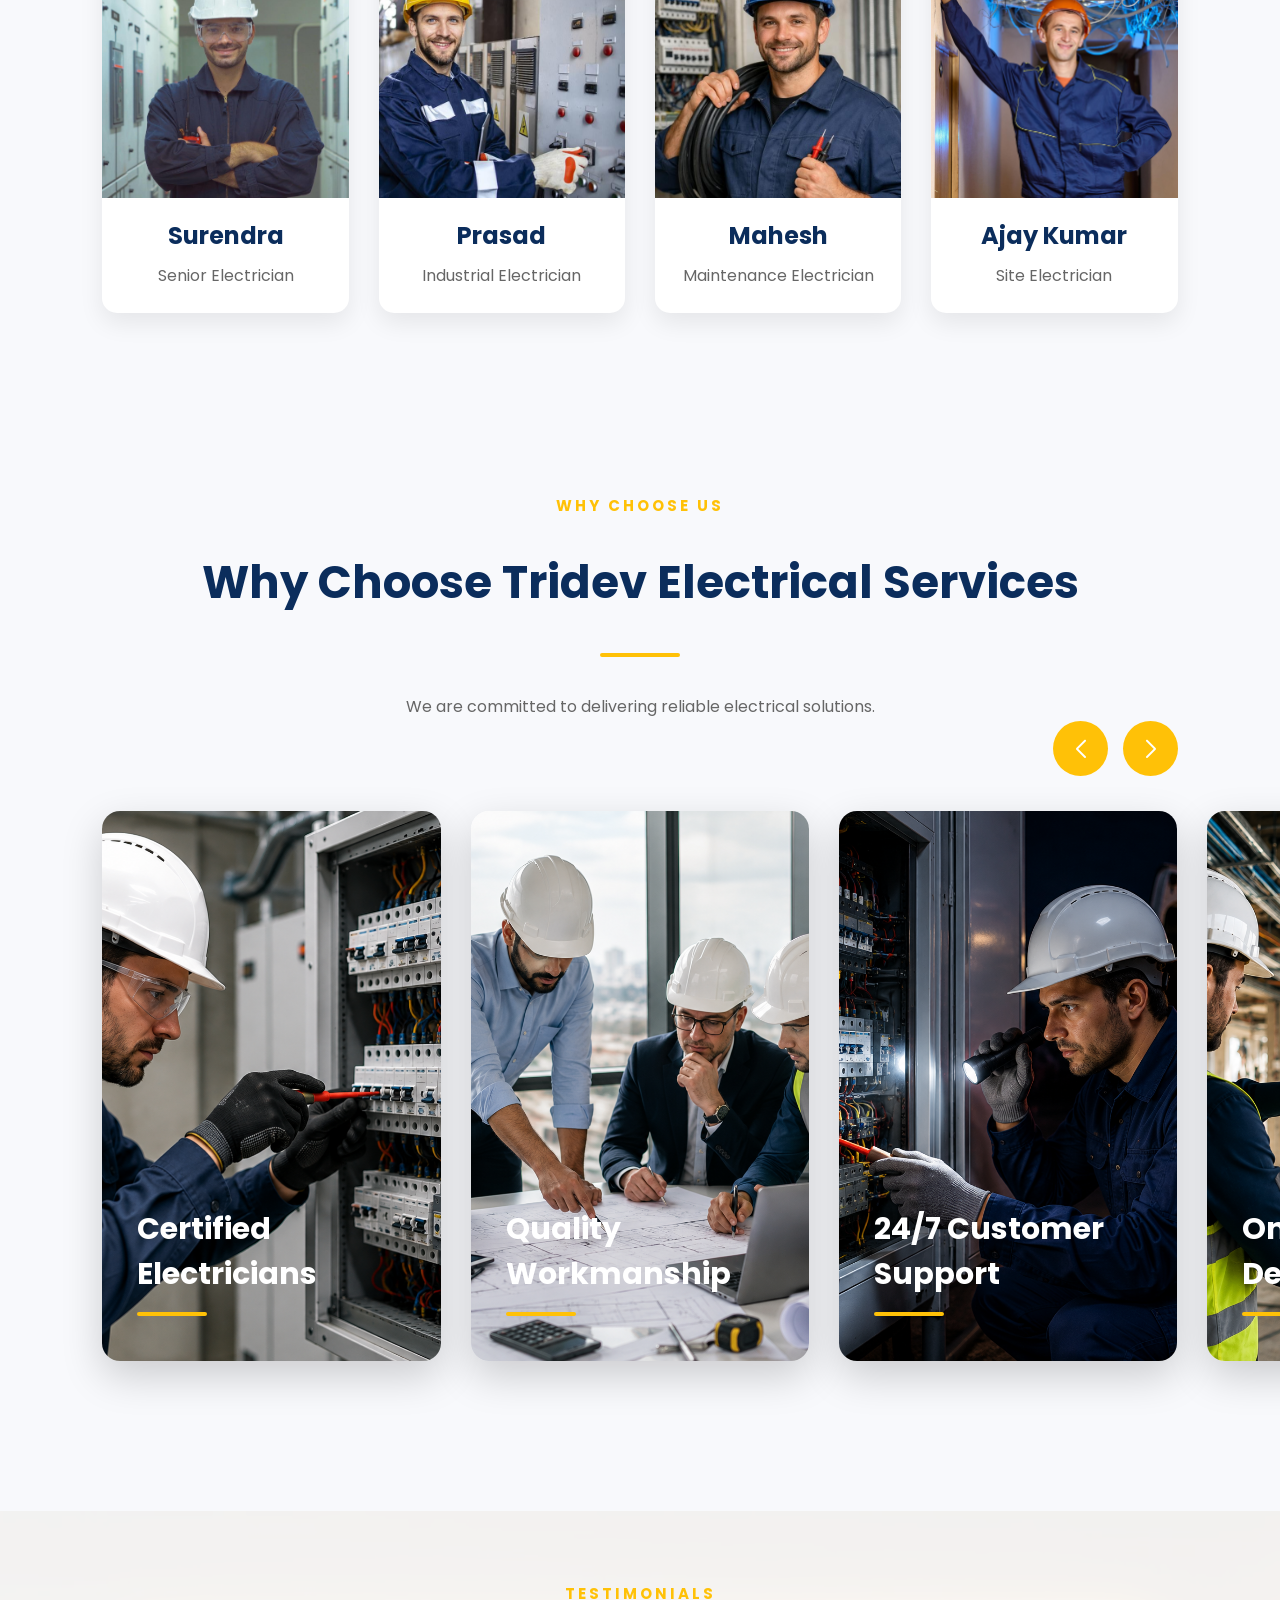
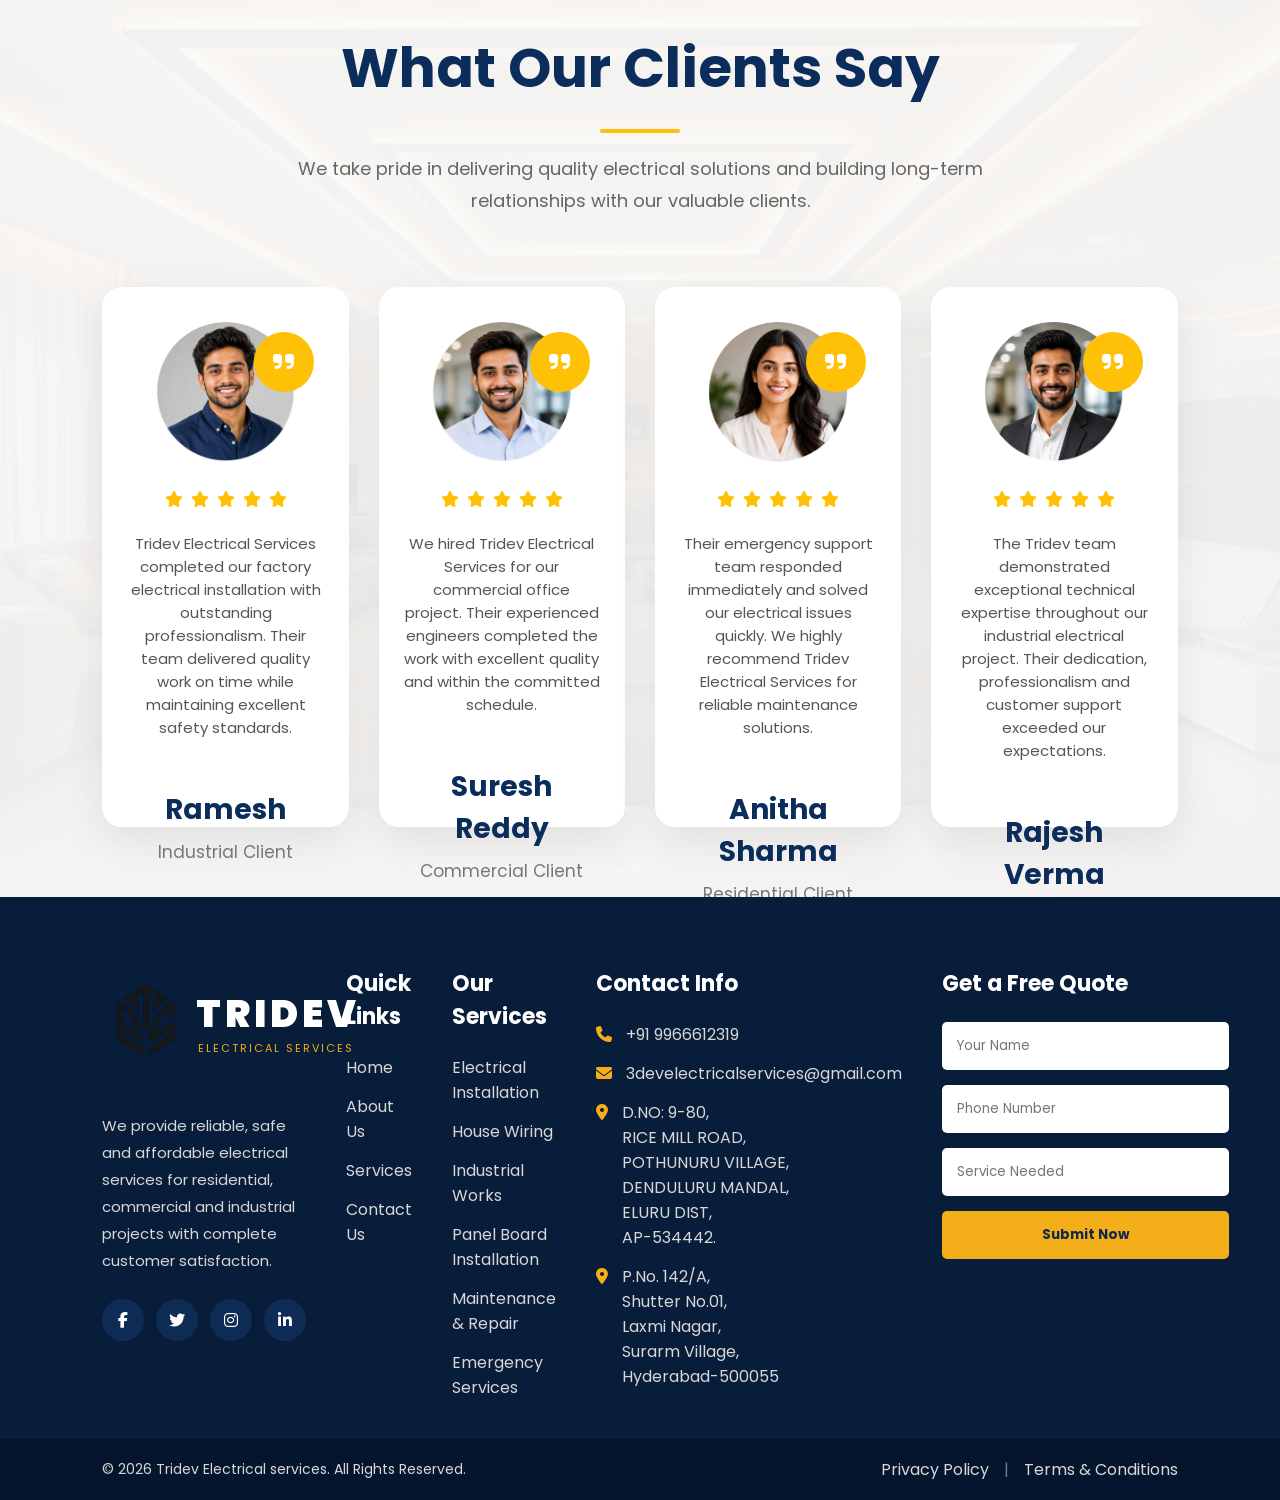
==== commit e111e463: "Updated" ====
--- a/htmls/about.html
+++ b/htmls/about.html
@@ -304,7 +304,7 @@
 
             <div class="team-content">
 
-                <h3>Ramesh Kumar</h3>
+                <h3>Tulasiram Adari</h3>
 
                 <span>Founder & Managing Director</span>
 
@@ -325,7 +325,7 @@
 
             <div class="team-content">
 
-                <h3>Anitha Sharma</h3>
+                <h3>Dhana vasavi Adari </h3>
 
                 <span>HR & Administration Manager</span>
 
@@ -358,7 +358,7 @@
 
             <img src="../images/team3.jpg" alt="Electrician">
 
-            <h3>Ravi Kumar</h3>
+            <h3>Surendra</h3>
 
             <span>Senior Electrician</span>
 
@@ -368,7 +368,7 @@
 
             <img src="../images/team4.jpg" alt="Electrician">
 
-            <h3>Suresh Reddy</h3>
+            <h3>Prasad </h3>
 
             <span>Industrial Electrician</span>
 
@@ -378,7 +378,7 @@
 
             <img src="../images/team5.jpg" alt="Electrician">
 
-            <h3>Mahesh Kumar</h3>
+            <h3>Mahesh</h3>
 
             <span>Maintenance Electrician</span>
 
@@ -645,7 +645,7 @@
 
             <div class="small-line"></div>
 
-            <h3>Ramesh Kumar</h3>
+            <h3>Ramesh</h3>
 
             <span>Industrial Client</span>
 
@@ -940,7 +940,7 @@
 
         <div class="copyright">
 
-            © 2026 Your Company Name. All Rights Reserved.
+            © 2026 Tridev Electrical services. All Rights Reserved.
 
         </div>
 
